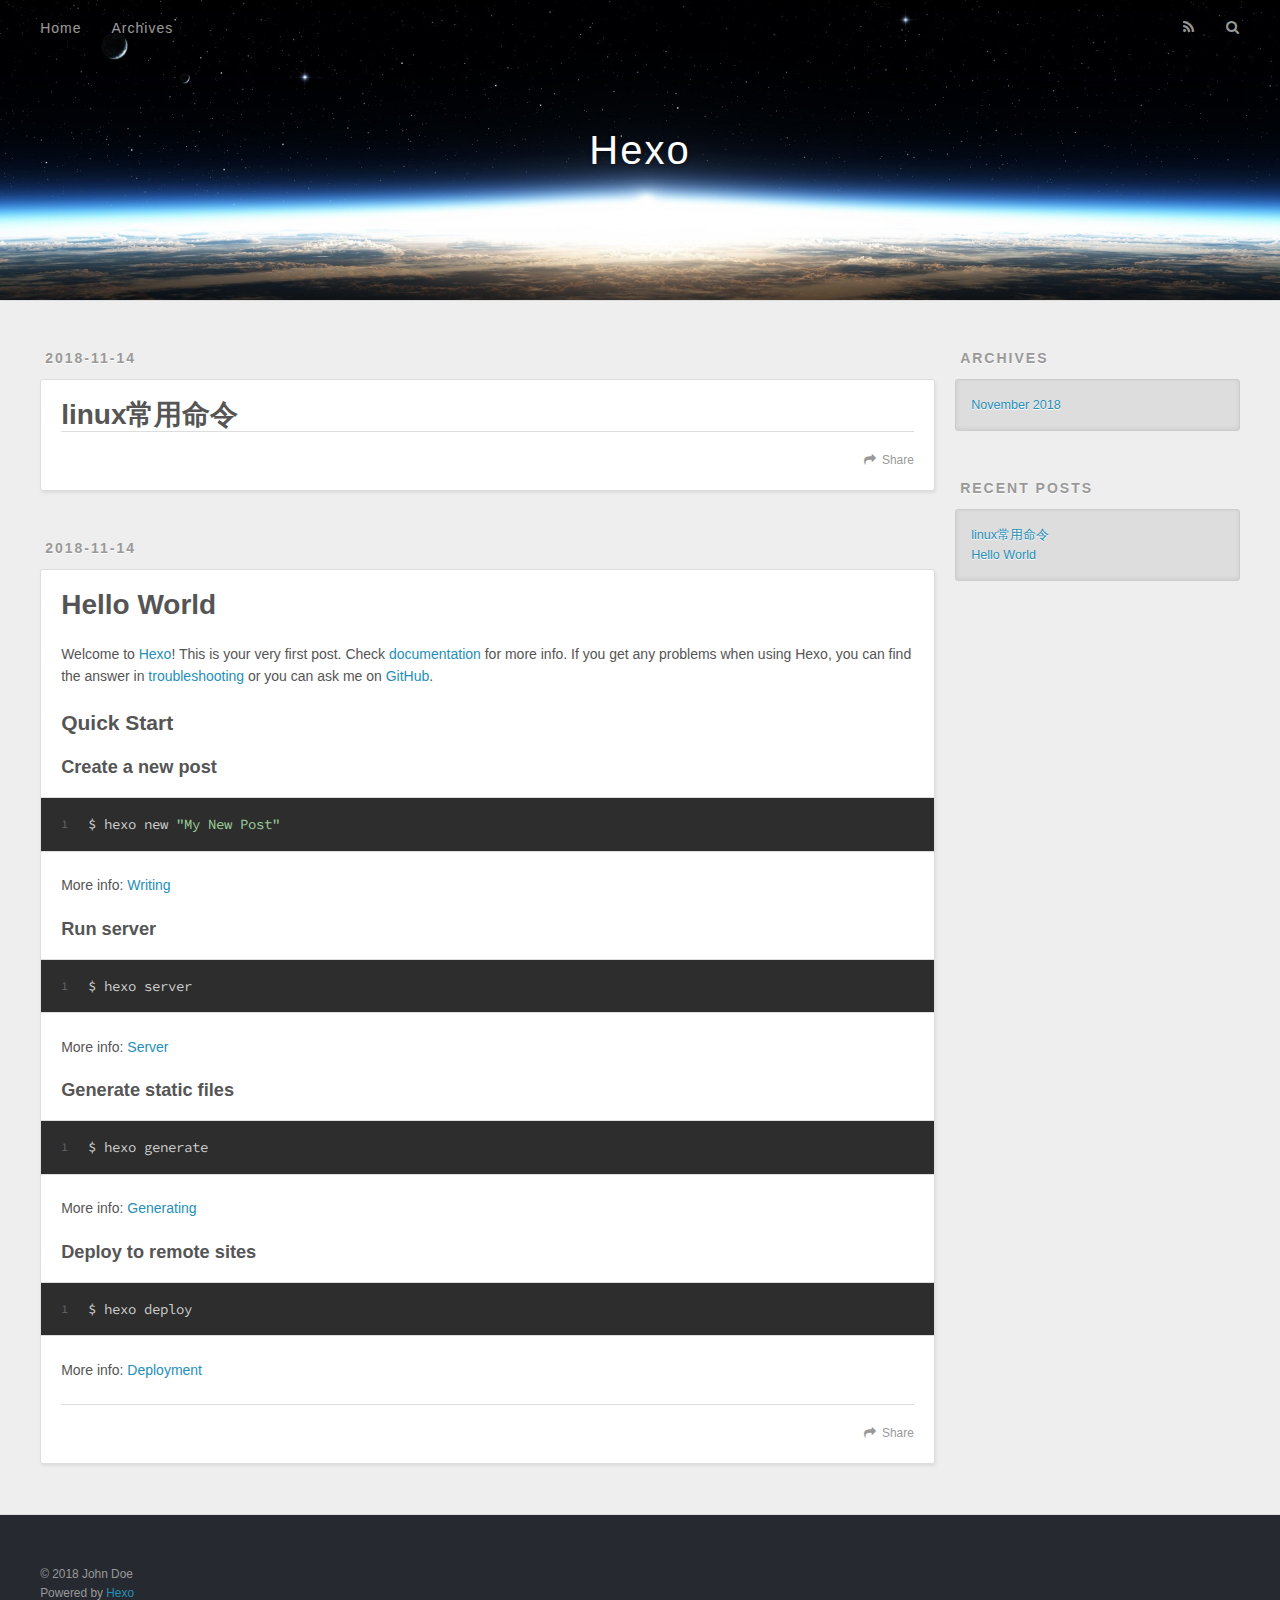
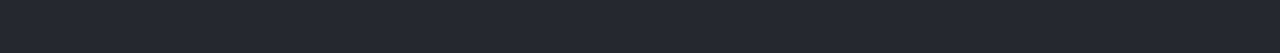
==== index.html @ 0364ac7b "Site updated: 2018-11-14 00:40:52" ====
<!DOCTYPE html>
<html>
<head><meta name="generator" content="Hexo 3.8.0">
  <meta charset="utf-8">
  

  
  <title>Hexo</title>
  <meta name="viewport" content="width=device-width, initial-scale=1, maximum-scale=1">
  <meta property="og:type" content="website">
<meta property="og:title" content="Hexo">
<meta property="og:url" content="http://yoursite.com/index.html">
<meta property="og:site_name" content="Hexo">
<meta property="og:locale" content="default">
<meta name="twitter:card" content="summary">
<meta name="twitter:title" content="Hexo">
  
    <link rel="alternate" href="/atom.xml" title="Hexo" type="application/atom+xml">
  
  
    <link rel="icon" href="/favicon.png">
  
  
    <link href="//fonts.googleapis.com/css?family=Source+Code+Pro" rel="stylesheet" type="text/css">
  
  <link rel="stylesheet" href="/css/style.css">
</head>
</html>
<body>
  <div id="container">
    <div id="wrap">
      <header id="header">
  <div id="banner"></div>
  <div id="header-outer" class="outer">
    <div id="header-title" class="inner">
      <h1 id="logo-wrap">
        <a href="/" id="logo">Hexo</a>
      </h1>
      
    </div>
    <div id="header-inner" class="inner">
      <nav id="main-nav">
        <a id="main-nav-toggle" class="nav-icon"></a>
        
          <a class="main-nav-link" href="/">Home</a>
        
          <a class="main-nav-link" href="/archives">Archives</a>
        
      </nav>
      <nav id="sub-nav">
        
          <a id="nav-rss-link" class="nav-icon" href="/atom.xml" title="RSS Feed"></a>
        
        <a id="nav-search-btn" class="nav-icon" title="Search"></a>
      </nav>
      <div id="search-form-wrap">
        <form action="//google.com/search" method="get" accept-charset="UTF-8" class="search-form"><input type="search" name="q" class="search-form-input" placeholder="Search"><button type="submit" class="search-form-submit">&#xF002;</button><input type="hidden" name="sitesearch" value="http://yoursite.com"></form>
      </div>
    </div>
  </div>
</header>
      <div class="outer">
        <section id="main">
  
    <article id="post-linux常用命令" class="article article-type-post" itemscope="" itemprop="blogPost">
  <div class="article-meta">
    <a href="/2018/11/14/linux常用命令/" class="article-date">
  <time datetime="2018-11-13T16:33:30.000Z" itemprop="datePublished">2018-11-14</time>
</a>
    
  </div>
  <div class="article-inner">
    
    
      <header class="article-header">
        
  
    <h1 itemprop="name">
      <a class="article-title" href="/2018/11/14/linux常用命令/">linux常用命令</a>
    </h1>
  

      </header>
    
    <div class="article-entry" itemprop="articleBody">
      
        
      
    </div>
    <footer class="article-footer">
      <a data-url="http://yoursite.com/2018/11/14/linux常用命令/" data-id="cjofyqvc00001dwv011heximp" class="article-share-link">Share</a>
      
      
    </footer>
  </div>
  
</article>


  
    <article id="post-hello-world" class="article article-type-post" itemscope="" itemprop="blogPost">
  <div class="article-meta">
    <a href="/2018/11/14/hello-world/" class="article-date">
  <time datetime="2018-11-13T16:28:07.221Z" itemprop="datePublished">2018-11-14</time>
</a>
    
  </div>
  <div class="article-inner">
    
    
      <header class="article-header">
        
  
    <h1 itemprop="name">
      <a class="article-title" href="/2018/11/14/hello-world/">Hello World</a>
    </h1>
  

      </header>
    
    <div class="article-entry" itemprop="articleBody">
      
        <p>Welcome to <a href="https://hexo.io/" target="_blank" rel="noopener">Hexo</a>! This is your very first post. Check <a href="https://hexo.io/docs/" target="_blank" rel="noopener">documentation</a> for more info. If you get any problems when using Hexo, you can find the answer in <a href="https://hexo.io/docs/troubleshooting.html" target="_blank" rel="noopener">troubleshooting</a> or you can ask me on <a href="https://github.com/hexojs/hexo/issues" target="_blank" rel="noopener">GitHub</a>.</p>
<h2 id="Quick-Start"><a href="#Quick-Start" class="headerlink" title="Quick Start"></a>Quick Start</h2><h3 id="Create-a-new-post"><a href="#Create-a-new-post" class="headerlink" title="Create a new post"></a>Create a new post</h3><figure class="highlight bash"><table><tr><td class="gutter"><pre><span class="line">1</span><br></pre></td><td class="code"><pre><span class="line">$ hexo new <span class="string">"My New Post"</span></span><br></pre></td></tr></table></figure>
<p>More info: <a href="https://hexo.io/docs/writing.html" target="_blank" rel="noopener">Writing</a></p>
<h3 id="Run-server"><a href="#Run-server" class="headerlink" title="Run server"></a>Run server</h3><figure class="highlight bash"><table><tr><td class="gutter"><pre><span class="line">1</span><br></pre></td><td class="code"><pre><span class="line">$ hexo server</span><br></pre></td></tr></table></figure>
<p>More info: <a href="https://hexo.io/docs/server.html" target="_blank" rel="noopener">Server</a></p>
<h3 id="Generate-static-files"><a href="#Generate-static-files" class="headerlink" title="Generate static files"></a>Generate static files</h3><figure class="highlight bash"><table><tr><td class="gutter"><pre><span class="line">1</span><br></pre></td><td class="code"><pre><span class="line">$ hexo generate</span><br></pre></td></tr></table></figure>
<p>More info: <a href="https://hexo.io/docs/generating.html" target="_blank" rel="noopener">Generating</a></p>
<h3 id="Deploy-to-remote-sites"><a href="#Deploy-to-remote-sites" class="headerlink" title="Deploy to remote sites"></a>Deploy to remote sites</h3><figure class="highlight bash"><table><tr><td class="gutter"><pre><span class="line">1</span><br></pre></td><td class="code"><pre><span class="line">$ hexo deploy</span><br></pre></td></tr></table></figure>
<p>More info: <a href="https://hexo.io/docs/deployment.html" target="_blank" rel="noopener">Deployment</a></p>

      
    </div>
    <footer class="article-footer">
      <a data-url="http://yoursite.com/2018/11/14/hello-world/" data-id="cjofyqvbm0000dwv0embj4l1k" class="article-share-link">Share</a>
      
      
    </footer>
  </div>
  
</article>


  


</section>
        
          <aside id="sidebar">
  
    

  
    

  
    
  
    
  <div class="widget-wrap">
    <h3 class="widget-title">Archives</h3>
    <div class="widget">
      <ul class="archive-list"><li class="archive-list-item"><a class="archive-list-link" href="/archives/2018/11/">November 2018</a></li></ul>
    </div>
  </div>


  
    
  <div class="widget-wrap">
    <h3 class="widget-title">Recent Posts</h3>
    <div class="widget">
      <ul>
        
          <li>
            <a href="/2018/11/14/linux常用命令/">linux常用命令</a>
          </li>
        
          <li>
            <a href="/2018/11/14/hello-world/">Hello World</a>
          </li>
        
      </ul>
    </div>
  </div>

  
</aside>
        
      </div>
      <footer id="footer">
  
  <div class="outer">
    <div id="footer-info" class="inner">
      &copy; 2018 John Doe<br>
      Powered by <a href="http://hexo.io/" target="_blank">Hexo</a>
    </div>
  </div>
</footer>
    </div>
    <nav id="mobile-nav">
  
    <a href="/" class="mobile-nav-link">Home</a>
  
    <a href="/archives" class="mobile-nav-link">Archives</a>
  
</nav>
    

<script src="//ajax.googleapis.com/ajax/libs/jquery/2.0.3/jquery.min.js"></script>


  <link rel="stylesheet" href="/fancybox/jquery.fancybox.css">
  <script src="/fancybox/jquery.fancybox.pack.js"></script>


<script src="/js/script.js"></script>



  </div>
</body>
</html>
---- css/style.css ----
body {
  width: 100%;
}
body:before,
body:after {
  content: "";
  display: table;
}
body:after {
  clear: both;
}
html,
body,
div,
span,
applet,
object,
iframe,
h1,
h2,
h3,
h4,
h5,
h6,
p,
blockquote,
pre,
a,
abbr,
acronym,
address,
big,
cite,
code,
del,
dfn,
em,
img,
ins,
kbd,
q,
s,
samp,
small,
strike,
strong,
sub,
sup,
tt,
var,
dl,
dt,
dd,
ol,
ul,
li,
fieldset,
form,
label,
legend,
table,
caption,
tbody,
tfoot,
thead,
tr,
th,
td {
  margin: 0;
  padding: 0;
  border: 0;
  outline: 0;
  font-weight: inherit;
  font-style: inherit;
  font-family: inherit;
  font-size: 100%;
  vertical-align: baseline;
}
body {
  line-height: 1;
  color: #000;
  background: #fff;
}
ol,
ul {
  list-style: none;
}
table {
  border-collapse: separate;
  border-spacing: 0;
  vertical-align: middle;
}
caption,
th,
td {
  text-align: left;
  font-weight: normal;
  vertical-align: middle;
}
a img {
  border: none;
}
input,
button {
  margin: 0;
  padding: 0;
}
input::-moz-focus-inner,
button::-moz-focus-inner {
  border: 0;
  padding: 0;
}
@font-face {
  font-family: FontAwesome;
  font-style: normal;
  font-weight: normal;
  src: url("fonts/fontawesome-webfont.eot?v=#4.0.3");
  src: url("fonts/fontawesome-webfont.eot?#iefix&v=#4.0.3") format("embedded-opentype"), url("fonts/fontawesome-webfont.woff?v=#4.0.3") format("woff"), url("fonts/fontawesome-webfont.ttf?v=#4.0.3") format("truetype"), url("fonts/fontawesome-webfont.svg#fontawesomeregular?v=#4.0.3") format("svg");
}
html,
body,
#container {
  height: 100%;
}
body {
  background: #eee;
  font: 14px -apple-system, BlinkMacSystemFont, "Segoe UI", "Roboto", "Oxygen", "Ubuntu", "Cantarell", "Fira Sans", "Droid Sans", "Helvetica Neue", sans-serif;
  -webkit-text-size-adjust: 100%;
}
.outer {
  max-width: 1220px;
  margin: 0 auto;
  padding: 0 20px;
}
.outer:before,
.outer:after {
  content: "";
  display: table;
}
.outer:after {
  clear: both;
}
.inner {
  display: inline;
  float: left;
  width: 98.33333333333333%;
  margin: 0 0.833333333333333%;
}
.left,
.alignleft {
  float: left;
}
.right,
.alignright {
  float: right;
}
.clear {
  clear: both;
}
#container {
  position: relative;
}
.mobile-nav-on {
  overflow: hidden;
}
#wrap {
  height: 100%;
  width: 100%;
  position: absolute;
  top: 0;
  left: 0;
  -webkit-transition: 0.2s ease-out;
  -moz-transition: 0.2s ease-out;
  -ms-transition: 0.2s ease-out;
  transition: 0.2s ease-out;
  z-index: 1;
  background: #eee;
}
.mobile-nav-on #wrap {
  left: 280px;
}
@media screen and (min-width: 768px) {
  #main {
    display: inline;
    float: left;
    width: 73.33333333333333%;
    margin: 0 0.833333333333333%;
  }
}
.article-date,
.article-category-link,
.archive-year,
.widget-title {
  text-decoration: none;
  text-transform: uppercase;
  letter-spacing: 2px;
  color: #999;
  margin-bottom: 1em;
  margin-left: 5px;
  line-height: 1em;
  text-shadow: 0 1px #fff;
  font-weight: bold;
}
.article-inner,
.archive-article-inner {
  background: #fff;
  -webkit-box-shadow: 1px 2px 3px #ddd;
  box-shadow: 1px 2px 3px #ddd;
  border: 1px solid #ddd;
  border-radius: 3px;
}
.article-entry h1,
.widget h1 {
  font-size: 2em;
}
.article-entry h2,
.widget h2 {
  font-size: 1.5em;
}
.article-entry h3,
.widget h3 {
  font-size: 1.3em;
}
.article-entry h4,
.widget h4 {
  font-size: 1.2em;
}
.article-entry h5,
.widget h5 {
  font-size: 1em;
}
.article-entry h6,
.widget h6 {
  font-size: 1em;
  color: #999;
}
.article-entry hr,
.widget hr {
  border: 1px dashed #ddd;
}
.article-entry strong,
.widget strong {
  font-weight: bold;
}
.article-entry em,
.widget em,
.article-entry cite,
.widget cite {
  font-style: italic;
}
.article-entry sup,
.widget sup,
.article-entry sub,
.widget sub {
  font-size: 0.75em;
  line-height: 0;
  position: relative;
  vertical-align: baseline;
}
.article-entry sup,
.widget sup {
  top: -0.5em;
}
.article-entry sub,
.widget sub {
  bottom: -0.2em;
}
.article-entry small,
.widget small {
  font-size: 0.85em;
}
.article-entry acronym,
.widget acronym,
.article-entry abbr,
.widget abbr {
  border-bottom: 1px dotted;
}
.article-entry ul,
.widget ul,
.article-entry ol,
.widget ol,
.article-entry dl,
.widget dl {
  margin: 0 20px;
  line-height: 1.6em;
}
.article-entry ul ul,
.widget ul ul,
.article-entry ol ul,
.widget ol ul,
.article-entry ul ol,
.widget ul ol,
.article-entry ol ol,
.widget ol ol {
  margin-top: 0;
  margin-bottom: 0;
}
.article-entry ul,
.widget ul {
  list-style: disc;
}
.article-entry ol,
.widget ol {
  list-style: decimal;
}
.article-entry dt,
.widget dt {
  font-weight: bold;
}
#header {
  height: 300px;
  position: relative;
  border-bottom: 1px solid #ddd;
}
#header:before,
#header:after {
  content: "";
  position: absolute;
  left: 0;
  right: 0;
  height: 40px;
}
#header:before {
  top: 0;
  background: -webkit-linear-gradient(rgba(0,0,0,0.2), transparent);
  background: -moz-linear-gradient(rgba(0,0,0,0.2), transparent);
  background: -ms-linear-gradient(rgba(0,0,0,0.2), transparent);
  background: linear-gradient(rgba(0,0,0,0.2), transparent);
}
#header:after {
  bottom: 0;
  background: -webkit-linear-gradient(transparent, rgba(0,0,0,0.2));
  background: -moz-linear-gradient(transparent, rgba(0,0,0,0.2));
  background: -ms-linear-gradient(transparent, rgba(0,0,0,0.2));
  background: linear-gradient(transparent, rgba(0,0,0,0.2));
}
#header-outer {
  height: 100%;
  position: relative;
}
#header-inner {
  position: relative;
  overflow: hidden;
}
#banner {
  position: absolute;
  top: 0;
  left: 0;
  width: 100%;
  height: 100%;
  background: url("images/banner.jpg") center #000;
  -webkit-background-size: cover;
  -moz-background-size: cover;
  background-size: cover;
  z-index: -1;
}
#header-title {
  text-align: center;
  height: 40px;
  position: absolute;
  top: 50%;
  left: 0;
  margin-top: -20px;
}
#logo,
#subtitle {
  text-decoration: none;
  color: #fff;
  font-weight: 300;
  text-shadow: 0 1px 4px rgba(0,0,0,0.3);
}
#logo {
  font-size: 40px;
  line-height: 40px;
  letter-spacing: 2px;
}
#subtitle {
  font-size: 16px;
  line-height: 16px;
  letter-spacing: 1px;
}
#subtitle-wrap {
  margin-top: 16px;
}
#main-nav {
  float: left;
  margin-left: -15px;
}
.nav-icon,
.main-nav-link {
  float: left;
  color: #fff;
  opacity: 0.6;
  text-decoration: none;
  text-shadow: 0 1px rgba(0,0,0,0.2);
  -webkit-transition: opacity 0.2s;
  -moz-transition: opacity 0.2s;
  -ms-transition: opacity 0.2s;
  transition: opacity 0.2s;
  display: block;
  padding: 20px 15px;
}
.nav-icon:hover,
.main-nav-link:hover {
  opacity: 1;
}
.nav-icon {
  font-family: FontAwesome;
  text-align: center;
  font-size: 14px;
  width: 14px;
  height: 14px;
  padding: 20px 15px;
  position: relative;
  cursor: pointer;
}
.main-nav-link {
  font-weight: 300;
  letter-spacing: 1px;
}
@media screen and (max-width: 479px) {
  .main-nav-link {
    display: none;
  }
}
#main-nav-toggle {
  display: none;
}
#main-nav-toggle:before {
  content: "\f0c9";
}
@media screen and (max-width: 479px) {
  #main-nav-toggle {
    display: block;
  }
}
#sub-nav {
  float: right;
  margin-right: -15px;
}
#nav-rss-link:before {
  content: "\f09e";
}
#nav-search-btn:before {
  content: "\f002";
}
#search-form-wrap {
  position: absolute;
  top: 15px;
  width: 150px;
  height: 30px;
  right: -150px;
  opacity: 0;
  -webkit-transition: 0.2s ease-out;
  -moz-transition: 0.2s ease-out;
  -ms-transition: 0.2s ease-out;
  transition: 0.2s ease-out;
}
#search-form-wrap.on {
  opacity: 1;
  right: 0;
}
@media screen and (max-width: 479px) {
  #search-form-wrap {
    width: 100%;
    right: -100%;
  }
}
.search-form {
  position: absolute;
  top: 0;
  left: 0;
  right: 0;
  background: #fff;
  padding: 5px 15px;
  border-radius: 15px;
  -webkit-box-shadow: 0 0 10px rgba(0,0,0,0.3);
  box-shadow: 0 0 10px rgba(0,0,0,0.3);
}
.search-form-input {
  border: none;
  background: none;
  color: #555;
  width: 100%;
  font: 13px -apple-system, BlinkMacSystemFont, "Segoe UI", "Roboto", "Oxygen", "Ubuntu", "Cantarell", "Fira Sans", "Droid Sans", "Helvetica Neue", sans-serif;
  outline: none;
}
.search-form-input::-webkit-search-results-decoration,
.search-form-input::-webkit-search-cancel-button {
  -webkit-appearance: none;
}
.search-form-submit {
  position: absolute;
  top: 50%;
  right: 10px;
  margin-top: -7px;
  font: 13px FontAwesome;
  border: none;
  background: none;
  color: #bbb;
  cursor: pointer;
}
.search-form-submit:hover,
.search-form-submit:focus {
  color: #777;
}
.article {
  margin: 50px 0;
}
.article-inner {
  overflow: hidden;
}
.article-meta:before,
.article-meta:after {
  content: "";
  display: table;
}
.article-meta:after {
  clear: both;
}
.article-date {
  float: left;
}
.article-category {
  float: left;
  line-height: 1em;
  color: #ccc;
  text-shadow: 0 1px #fff;
  margin-left: 8px;
}
.article-category:before {
  content: "\2022";
}
.article-category-link {
  margin: 0 12px 1em;
}
.article-header {
  padding: 20px 20px 0;
}
.article-title {
  text-decoration: none;
  font-size: 2em;
  font-weight: bold;
  color: #555;
  line-height: 1.1em;
  -webkit-transition: color 0.2s;
  -moz-transition: color 0.2s;
  -ms-transition: color 0.2s;
  transition: color 0.2s;
}
a.article-title:hover {
  color: #258fb8;
}
.article-entry {
  color: #555;
  padding: 0 20px;
}
.article-entry:before,
.article-entry:after {
  content: "";
  display: table;
}
.article-entry:after {
  clear: both;
}
.article-entry p,
.article-entry table {
  line-height: 1.6em;
  margin: 1.6em 0;
}
.article-entry h1,
.article-entry h2,
.article-entry h3,
.article-entry h4,
.article-entry h5,
.article-entry h6 {
  font-weight: bold;
}
.article-entry h1,
.article-entry h2,
.article-entry h3,
.article-entry h4,
.article-entry h5,
.article-entry h6 {
  line-height: 1.1em;
  margin: 1.1em 0;
}
.article-entry a {
  color: #258fb8;
  text-decoration: none;
}
.article-entry a:hover {
  text-decoration: underline;
}
.article-entry ul,
.article-entry ol,
.article-entry dl {
  margin-top: 1.6em;
  margin-bottom: 1.6em;
}
.article-entry img,
.article-entry video {
  max-width: 100%;
  height: auto;
  display: block;
  margin: auto;
}
.article-entry iframe {
  border: none;
}
.article-entry table {
  width: 100%;
  border-collapse: collapse;
  border-spacing: 0;
}
.article-entry th {
  font-weight: bold;
  border-bottom: 3px solid #ddd;
  padding-bottom: 0.5em;
}
.article-entry td {
  border-bottom: 1px solid #ddd;
  padding: 10px 0;
}
.article-entry blockquote {
  font-family: Georgia, "Times New Roman", serif;
  font-size: 1.4em;
  margin: 1.6em 20px;
  text-align: center;
}
.article-entry blockquote footer {
  font-size: 14px;
  margin: 1.6em 0;
  font-family: -apple-system, BlinkMacSystemFont, "Segoe UI", "Roboto", "Oxygen", "Ubuntu", "Cantarell", "Fira Sans", "Droid Sans", "Helvetica Neue", sans-serif;
}
.article-entry blockquote footer cite:before {
  content: "—";
  padding: 0 0.5em;
}
.article-entry .pullquote {
  text-align: left;
  width: 45%;
  margin: 0;
}
.article-entry .pullquote.left {
  margin-left: 0.5em;
  margin-right: 1em;
}
.article-entry .pullquote.right {
  margin-right: 0.5em;
  margin-left: 1em;
}
.article-entry .caption {
  color: #999;
  display: block;
  font-size: 0.9em;
  margin-top: 0.5em;
  position: relative;
  text-align: center;
}
.article-entry .video-container {
  position: relative;
  padding-top: 56.25%;
  height: 0;
  overflow: hidden;
}
.article-entry .video-container iframe,
.article-entry .video-container object,
.article-entry .video-container embed {
  position: absolute;
  top: 0;
  left: 0;
  width: 100%;
  height: 100%;
  margin-top: 0;
}
.article-more-link a {
  display: inline-block;
  line-height: 1em;
  padding: 6px 15px;
  border-radius: 15px;
  background: #eee;
  color: #999;
  text-shadow: 0 1px #fff;
  text-decoration: none;
}
.article-more-link a:hover {
  background: #258fb8;
  color: #fff;
  text-decoration: none;
  text-shadow: 0 1px #1e7293;
}
.article-footer {
  font-size: 0.85em;
  line-height: 1.6em;
  border-top: 1px solid #ddd;
  padding-top: 1.6em;
  margin: 0 20px 20px;
}
.article-footer:before,
.article-footer:after {
  content: "";
  display: table;
}
.article-footer:after {
  clear: both;
}
.article-footer a {
  color: #999;
  text-decoration: none;
}
.article-footer a:hover {
  color: #555;
}
.article-tag-list-item {
  float: left;
  margin-right: 10px;
}
.article-tag-list-link:before {
  content: "#";
}
.article-comment-link {
  float: right;
}
.article-comment-link:before {
  content: "\f075";
  font-family: FontAwesome;
  padding-right: 8px;
}
.article-share-link {
  cursor: pointer;
  float: right;
  margin-left: 20px;
}
.article-share-link:before {
  content: "\f064";
  font-family: FontAwesome;
  padding-right: 6px;
}
#article-nav {
  position: relative;
}
#article-nav:before,
#article-nav:after {
  content: "";
  display: table;
}
#article-nav:after {
  clear: both;
}
@media screen and (min-width: 768px) {
  #article-nav {
    margin: 50px 0;
  }
  #article-nav:before {
    width: 8px;
    height: 8px;
    position: absolute;
    top: 50%;
    left: 50%;
    margin-top: -4px;
    margin-left: -4px;
    content: "";
    border-radius: 50%;
    background: #ddd;
    -webkit-box-shadow: 0 1px 2px #fff;
    box-shadow: 0 1px 2px #fff;
  }
}
.article-nav-link-wrap {
  text-decoration: none;
  text-shadow: 0 1px #fff;
  color: #999;
  -webkit-box-sizing: border-box;
  -moz-box-sizing: border-box;
  box-sizing: border-box;
  margin-top: 50px;
  text-align: center;
  display: block;
}
.article-nav-link-wrap:hover {
  color: #555;
}
@media screen and (min-width: 768px) {
  .article-nav-link-wrap {
    width: 50%;
    margin-top: 0;
  }
}
@media screen and (min-width: 768px) {
  #article-nav-newer {
    float: left;
    text-align: right;
    padding-right: 20px;
  }
}
@media screen and (min-width: 768px) {
  #article-nav-older {
    float: right;
    text-align: left;
    padding-left: 20px;
  }
}
.article-nav-caption {
  text-transform: uppercase;
  letter-spacing: 2px;
  color: #ddd;
  line-height: 1em;
  font-weight: bold;
}
#article-nav-newer .article-nav-caption {
  margin-right: -2px;
}
.article-nav-title {
  font-size: 0.85em;
  line-height: 1.6em;
  margin-top: 0.5em;
}
.article-share-box {
  position: absolute;
  display: none;
  background: #fff;
  -webkit-box-shadow: 1px 2px 10px rgba(0,0,0,0.2);
  box-shadow: 1px 2px 10px rgba(0,0,0,0.2);
  border-radius: 3px;
  margin-left: -145px;
  overflow: hidden;
  z-index: 1;
}
.article-share-box.on {
  display: block;
}
.article-share-input {
  width: 100%;
  background: none;
  -webkit-box-sizing: border-box;
  -moz-box-sizing: border-box;
  box-sizing: border-box;
  font: 14px -apple-system, BlinkMacSystemFont, "Segoe UI", "Roboto", "Oxygen", "Ubuntu", "Cantarell", "Fira Sans", "Droid Sans", "Helvetica Neue", sans-serif;
  padding: 0 15px;
  color: #555;
  outline: none;
  border: 1px solid #ddd;
  border-radius: 3px 3px 0 0;
  height: 36px;
  line-height: 36px;
}
.article-share-links {
  background: #eee;
}
.article-share-links:before,
.article-share-links:after {
  content: "";
  display: table;
}
.article-share-links:after {
  clear: both;
}
.article-share-twitter,
.article-share-facebook,
.article-share-pinterest,
.article-share-google {
  width: 50px;
  height: 36px;
  display: block;
  float: left;
  position: relative;
  color: #999;
  text-shadow: 0 1px #fff;
}
.article-share-twitter:before,
.article-share-facebook:before,
.article-share-pinterest:before,
.article-share-google:before {
  font-size: 20px;
  font-family: FontAwesome;
  width: 20px;
  height: 20px;
  position: absolute;
  top: 50%;
  left: 50%;
  margin-top: -10px;
  margin-left: -10px;
  text-align: center;
}
.article-share-twitter:hover,
.article-share-facebook:hover,
.article-share-pinterest:hover,
.article-share-google:hover {
  color: #fff;
}
.article-share-twitter:before {
  content: "\f099";
}
.article-share-twitter:hover {
  background: #00aced;
  text-shadow: 0 1px #008abe;
}
.article-share-facebook:before {
  content: "\f09a";
}
.article-share-facebook:hover {
  background: #3b5998;
  text-shadow: 0 1px #2f477a;
}
.article-share-pinterest:before {
  content: "\f0d2";
}
.article-share-pinterest:hover {
  background: #cb2027;
  text-shadow: 0 1px #a21a1f;
}
.article-share-google:before {
  content: "\f0d5";
}
.article-share-google:hover {
  background: #dd4b39;
  text-shadow: 0 1px #be3221;
}
.article-gallery {
  background: #000;
  position: relative;
}
.article-gallery-photos {
  position: relative;
  overflow: hidden;
}
.article-gallery-img {
  display: none;
  max-width: 100%;
}
.article-gallery-img:first-child {
  display: block;
}
.article-gallery-img.loaded {
  position: absolute;
  display: block;
}
.article-gallery-img img {
  display: block;
  max-width: 100%;
  margin: 0 auto;
}
#comments {
  background: #fff;
  -webkit-box-shadow: 1px 2px 3px #ddd;
  box-shadow: 1px 2px 3px #ddd;
  padding: 20px;
  border: 1px solid #ddd;
  border-radius: 3px;
  margin: 50px 0;
}
#comments a {
  color: #258fb8;
}
.archives-wrap {
  margin: 50px 0;
}
.archives:before,
.archives:after {
  content: "";
  display: table;
}
.archives:after {
  clear: both;
}
.archive-year-wrap {
  margin-bottom: 1em;
}
.archives {
  -webkit-column-gap: 10px;
  -moz-column-gap: 10px;
  column-gap: 10px;
}
@media screen and (min-width: 480px) and (max-width: 767px) {
  .archives {
    -webkit-column-count: 2;
    -moz-column-count: 2;
    column-count: 2;
  }
}
@media screen and (min-width: 768px) {
  .archives {
    -webkit-column-count: 3;
    -moz-column-count: 3;
    column-count: 3;
  }
}
.archive-article {
  -webkit-column-break-inside: avoid;
  page-break-inside: avoid;
  overflow: hidden;
  break-inside: avoid-column;
}
.archive-article-inner {
  padding: 10px;
  margin-bottom: 15px;
}
.archive-article-title {
  text-decoration: none;
  font-weight: bold;
  color: #555;
  -webkit-transition: color 0.2s;
  -moz-transition: color 0.2s;
  -ms-transition: color 0.2s;
  transition: color 0.2s;
  line-height: 1.6em;
}
.archive-article-title:hover {
  color: #258fb8;
}
.archive-article-footer {
  margin-top: 1em;
}
.archive-article-date {
  color: #999;
  text-decoration: none;
  font-size: 0.85em;
  line-height: 1em;
  margin-bottom: 0.5em;
  display: block;
}
#page-nav {
  margin: 50px auto;
  background: #fff;
  -webkit-box-shadow: 1px 2px 3px #ddd;
  box-shadow: 1px 2px 3px #ddd;
  border: 1px solid #ddd;
  border-radius: 3px;
  text-align: center;
  color: #999;
  overflow: hidden;
}
#page-nav:before,
#page-nav:after {
  content: "";
  display: table;
}
#page-nav:after {
  clear: both;
}
#page-nav a,
#page-nav span {
  padding: 10px 20px;
  line-height: 1;
  height: 2ex;
}
#page-nav a {
  color: #999;
  text-decoration: none;
}
#page-nav a:hover {
  background: #999;
  color: #fff;
}
#page-nav .prev {
  float: left;
}
#page-nav .next {
  float: right;
}
#page-nav .page-number {
  display: inline-block;
}
@media screen and (max-width: 479px) {
  #page-nav .page-number {
    display: none;
  }
}
#page-nav .current {
  color: #555;
  font-weight: bold;
}
#page-nav .space {
  color: #ddd;
}
#footer {
  background: #262a30;
  padding: 50px 0;
  border-top: 1px solid #ddd;
  color: #999;
}
#footer a {
  color: #258fb8;
  text-decoration: none;
}
#footer a:hover {
  text-decoration: underline;
}
#footer-info {
  line-height: 1.6em;
  font-size: 0.85em;
}
.article-entry pre,
.article-entry .highlight {
  background: #2d2d2d;
  margin: 0 -20px;
  padding: 15px 20px;
  border-style: solid;
  border-color: #ddd;
  border-width: 1px 0;
  overflow: auto;
  color: #ccc;
  line-height: 22.400000000000002px;
}
.article-entry .highlight .gutter pre,
.article-entry .gist .gist-file .gist-data .line-numbers {
  color: #666;
  font-size: 0.85em;
}
.article-entry pre,
.article-entry code {
  font-family: "Source Code Pro", Consolas, Monaco, Menlo, Consolas, monospace;
}
.article-entry code {
  background: #eee;
  text-shadow: 0 1px #fff;
  padding: 0 0.3em;
}
.article-entry pre code {
  background: none;
  text-shadow: none;
  padding: 0;
}
.article-entry .highlight pre {
  border: none;
  margin: 0;
  padding: 0;
}
.article-entry .highlight table {
  margin: 0;
  width: auto;
}
.article-entry .highlight td {
  border: none;
  padding: 0;
}
.article-entry .highlight figcaption {
  font-size: 0.85em;
  color: #999;
  line-height: 1em;
  margin-bottom: 1em;
}
.article-entry .highlight figcaption:before,
.article-entry .highlight figcaption:after {
  content: "";
  display: table;
}
.article-entry .highlight figcaption:after {
  clear: both;
}
.article-entry .highlight figcaption a {
  float: right;
}
.article-entry .highlight .gutter pre {
  text-align: right;
  padding-right: 20px;
}
.article-entry .highlight .line {
  height: 22.400000000000002px;
}
.article-entry .highlight .line.marked {
  background: #515151;
}
.article-entry .gist {
  margin: 0 -20px;
  border-style: solid;
  border-color: #ddd;
  border-width: 1px 0;
  background: #2d2d2d;
  padding: 15px 20px 15px 0;
}
.article-entry .gist .gist-file {
  border: none;
  font-family: "Source Code Pro", Consolas, Monaco, Menlo, Consolas, monospace;
  margin: 0;
}
.article-entry .gist .gist-file .gist-data {
  background: none;
  border: none;
}
.article-entry .gist .gist-file .gist-data .line-numbers {
  background: none;
  border: none;
  padding: 0 20px 0 0;
}
.article-entry .gist .gist-file .gist-data .line-data {
  padding: 0 !important;
}
.article-entry .gist .gist-file .highlight {
  margin: 0;
  padding: 0;
  border: none;
}
.article-entry .gist .gist-file .gist-meta {
  background: #2d2d2d;
  color: #999;
  font: 0.85em -apple-system, BlinkMacSystemFont, "Segoe UI", "Roboto", "Oxygen", "Ubuntu", "Cantarell", "Fira Sans", "Droid Sans", "Helvetica Neue", sans-serif;
  text-shadow: 0 0;
  padding: 0;
  margin-top: 1em;
  margin-left: 20px;
}
.article-entry .gist .gist-file .gist-meta a {
  color: #258fb8;
  font-weight: normal;
}
.article-entry .gist .gist-file .gist-meta a:hover {
  text-decoration: underline;
}
pre .comment,
pre .title {
  color: #999;
}
pre .variable,
pre .attribute,
pre .tag,
pre .regexp,
pre .ruby .constant,
pre .xml .tag .title,
pre .xml .pi,
pre .xml .doctype,
pre .html .doctype,
pre .css .id,
pre .css .class,
pre .css .pseudo {
  color: #f2777a;
}
pre .number,
pre .preprocessor,
pre .built_in,
pre .literal,
pre .params,
pre .constant {
  color: #f99157;
}
pre .class,
pre .ruby .class .title,
pre .css .rules .attribute {
  color: #9c9;
}
pre .string,
pre .value,
pre .inheritance,
pre .header,
pre .ruby .symbol,
pre .xml .cdata {
  color: #9c9;
}
pre .css .hexcolor {
  color: #6cc;
}
pre .function,
pre .python .decorator,
pre .python .title,
pre .ruby .function .title,
pre .ruby .title .keyword,
pre .perl .sub,
pre .javascript .title,
pre .coffeescript .title {
  color: #69c;
}
pre .keyword,
pre .javascript .function {
  color: #c9c;
}
@media screen and (max-width: 479px) {
  #mobile-nav {
    position: absolute;
    top: 0;
    left: 0;
    width: 280px;
    height: 100%;
    background: #191919;
    border-right: 1px solid #fff;
  }
}
@media screen and (max-width: 479px) {
  .mobile-nav-link {
    display: block;
    color: #999;
    text-decoration: none;
    padding: 15px 20px;
    font-weight: bold;
  }
  .mobile-nav-link:hover {
    color: #fff;
  }
}
@media screen and (min-width: 768px) {
  #sidebar {
    display: inline;
    float: left;
    width: 23.333333333333332%;
    margin: 0 0.833333333333333%;
  }
}
.widget-wrap {
  margin: 50px 0;
}
.widget {
  color: #777;
  text-shadow: 0 1px #fff;
  background: #ddd;
  -webkit-box-shadow: 0 -1px 4px #ccc inset;
  box-shadow: 0 -1px 4px #ccc inset;
  border: 1px solid #ccc;
  padding: 15px;
  border-radius: 3px;
}
.widget a {
  color: #258fb8;
  text-decoration: none;
}
.widget a:hover {
  text-decoration: underline;
}
.widget ul ul,
.widget ol ul,
.widget dl ul,
.widget ul ol,
.widget ol ol,
.widget dl ol,
.widget ul dl,
.widget ol dl,
.widget dl dl {
  margin-left: 15px;
  list-style: disc;
}
.widget {
  line-height: 1.6em;
  word-wrap: break-word;
  font-size: 0.9em;
}
.widget ul,
.widget ol {
  list-style: none;
  margin: 0;
}
.widget ul ul,
.widget ol ul,
.widget ul ol,
.widget ol ol {
  margin: 0 20px;
}
.widget ul ul,
.widget ol ul {
  list-style: disc;
}
.widget ul ol,
.widget ol ol {
  list-style: decimal;
}
.category-list-count,
.tag-list-count,
.archive-list-count {
  padding-left: 5px;
  color: #999;
  font-size: 0.85em;
}
.category-list-count:before,
.tag-list-count:before,
.archive-list-count:before {
  content: "(";
}
.category-list-count:after,
.tag-list-count:after,
.archive-list-count:after {
  content: ")";
}
.tagcloud a {
  margin-right: 5px;
  display: inline-block;
}
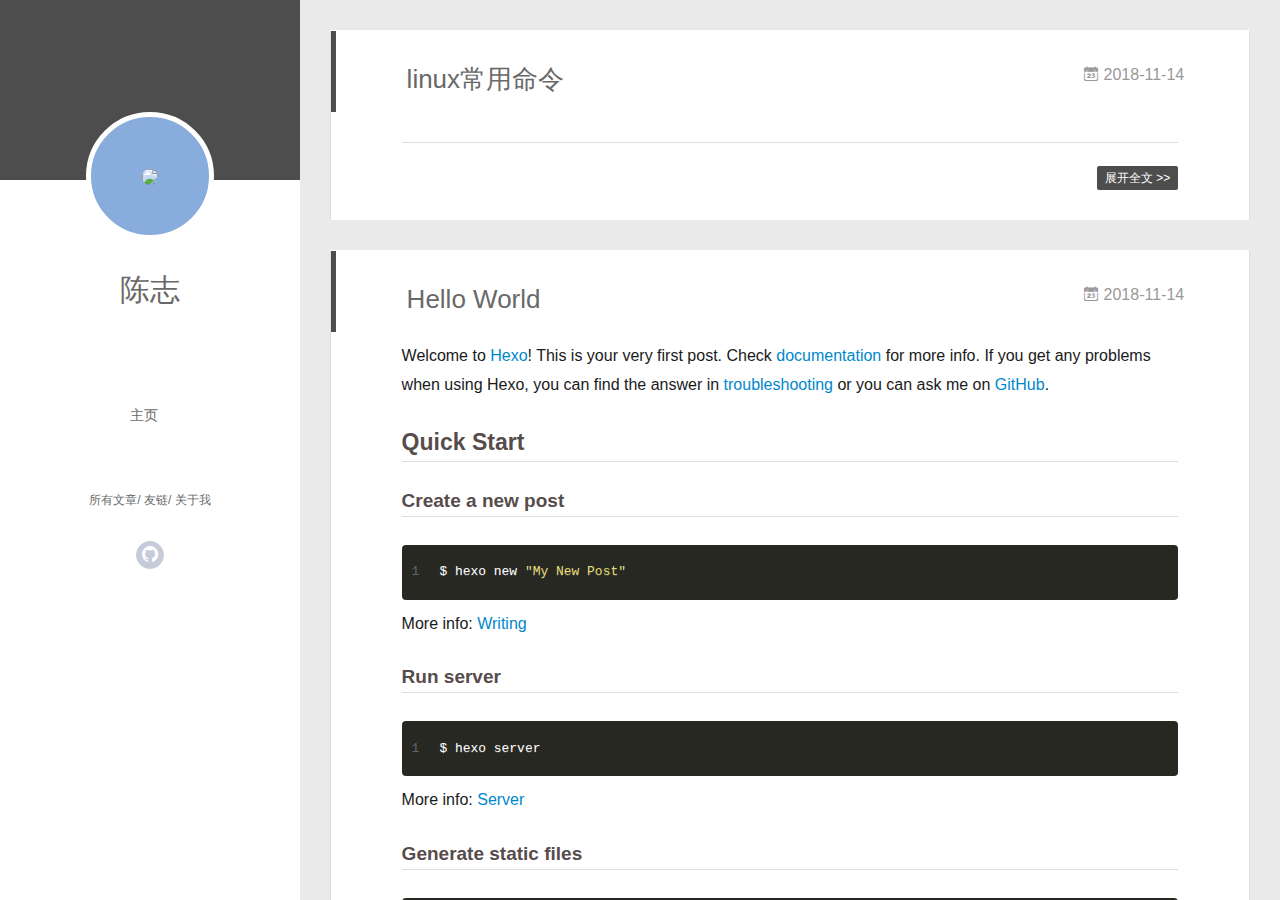
==== commit e06ab9ea: "Site updated: 2018-11-24 00:10:48" ====
--- a/index.html
+++ b/index.html
@@ -3,74 +3,139 @@
 <head><meta name="generator" content="Hexo 3.8.0">
   <meta charset="utf-8">
   
-
-  
-  <title>Hexo</title>
+  <meta name="renderer" content="webkit">
+  <meta http-equiv="X-UA-Compatible" content="IE=edge">
+  <link rel="dns-prefetch" href="http://yoursite.com">
+  <title>社会主义好青年的个人博客</title>
   <meta name="viewport" content="width=device-width, initial-scale=1, maximum-scale=1">
   <meta property="og:type" content="website">
-<meta property="og:title" content="Hexo">
+<meta property="og:title" content="社会主义好青年的个人博客">
 <meta property="og:url" content="http://yoursite.com/index.html">
-<meta property="og:site_name" content="Hexo">
-<meta property="og:locale" content="default">
+<meta property="og:site_name" content="社会主义好青年的个人博客">
+<meta property="og:locale" content="zh-CN">
 <meta name="twitter:card" content="summary">
-<meta name="twitter:title" content="Hexo">
-  
-    <link rel="alternate" href="/atom.xml" title="Hexo" type="application/atom+xml">
+<meta name="twitter:title" content="社会主义好青年的个人博客">
+  
+    <link rel="alternative" href="/atom.xml" title="社会主义好青年的个人博客" type="application/atom+xml">
   
   
     <link rel="icon" href="/favicon.png">
   
-  
-    <link href="//fonts.googleapis.com/css?family=Source+Code+Pro" rel="stylesheet" type="text/css">
-  
-  <link rel="stylesheet" href="/css/style.css">
+  <link rel="stylesheet" type="text/css" href="/./main.0cf68a.css">
+  <style type="text/css">
+  
+    #container.show {
+      background: linear-gradient(200deg,#a0cfe4,#e8c37e);
+    }
+  </style>
+  
+
+  
+
 </head>
 </html>
 <body>
-  <div id="container">
-    <div id="wrap">
-      <header id="header">
-  <div id="banner"></div>
-  <div id="header-outer" class="outer">
-    <div id="header-title" class="inner">
-      <h1 id="logo-wrap">
-        <a href="/" id="logo">Hexo</a>
-      </h1>
-      
-    </div>
-    <div id="header-inner" class="inner">
-      <nav id="main-nav">
-        <a id="main-nav-toggle" class="nav-icon"></a>
-        
-          <a class="main-nav-link" href="/">Home</a>
-        
-          <a class="main-nav-link" href="/archives">Archives</a>
-        
-      </nav>
-      <nav id="sub-nav">
-        
-          <a id="nav-rss-link" class="nav-icon" href="/atom.xml" title="RSS Feed"></a>
-        
-        <a id="nav-search-btn" class="nav-icon" title="Search"></a>
-      </nav>
-      <div id="search-form-wrap">
-        <form action="//google.com/search" method="get" accept-charset="UTF-8" class="search-form"><input type="search" name="q" class="search-form-input" placeholder="Search"><button type="submit" class="search-form-submit">&#xF002;</button><input type="hidden" name="sitesearch" value="http://yoursite.com"></form>
-      </div>
-    </div>
-  </div>
-</header>
-      <div class="outer">
-        <section id="main">
-  
-    <article id="post-linux常用命令" class="article article-type-post" itemscope="" itemprop="blogPost">
-  <div class="article-meta">
-    <a href="/2018/11/14/linux常用命令/" class="article-date">
-  <time datetime="2018-11-13T16:33:30.000Z" itemprop="datePublished">2018-11-14</time>
-</a>
-    
-  </div>
+  <div id="container" q-class="show:isCtnShow">
+    <canvas id="anm-canvas" class="anm-canvas"></canvas>
+    <div class="left-col" q-class="show:isShow">
+      
+<div class="overlay" style="background: #4d4d4d"></div>
+<div class="intrude-less">
+	<header id="header" class="inner">
+		<a href="/" class="profilepic">
+			<img src="http://localhost:4000/img/header.jpg" class="js-avatar">
+		</a>
+		<hgroup>
+		  <h1 class="header-author"><a href="/">陈志</a></h1>
+		</hgroup>
+		
+
+		<nav class="header-menu">
+			<ul>
+			
+				<li><a href="/">主页</a></li>
+	        
+			</ul>
+		</nav>
+		<nav class="header-smart-menu">
+    		
+    			
+    			<a q-on="click: openSlider(e, 'innerArchive')" href="javascript:void(0)">所有文章</a>
+    			
+            
+    			
+    			<a q-on="click: openSlider(e, 'friends')" href="javascript:void(0)">友链</a>
+    			
+            
+    			
+    			<a q-on="click: openSlider(e, 'aboutme')" href="javascript:void(0)">关于我</a>
+    			
+            
+		</nav>
+		<nav class="header-nav">
+			<div class="social">
+				
+					<a class="github" target="_blank" href="https://github.com/Evilcrown" title="github"><i class="icon-github"></i></a>
+		        
+			</div>
+		</nav>
+	</header>		
+</div>
+
+    </div>
+    <div class="mid-col" q-class="show:isShow,hide:isShow|isFalse">
+      
+<nav id="mobile-nav">
+  	<div class="overlay js-overlay" style="background: #4d4d4d"></div>
+	<div class="btnctn js-mobile-btnctn">
+  		<div class="slider-trigger list" q-on="click: openSlider(e)"><i class="icon icon-sort"></i></div>
+	</div>
+	<div class="intrude-less">
+		<header id="header" class="inner">
+			<div class="profilepic">
+				<img src="http://localhost:4000/img/header.jpg" class="js-avatar">
+			</div>
+			<hgroup>
+			  <h1 class="header-author js-header-author">陈志</h1>
+			</hgroup>
+			
+			
+			
+				
+			
+			
+			
+			<nav class="header-nav">
+				<div class="social">
+					
+						<a class="github" target="_blank" href="https://github.com/Evilcrown" title="github"><i class="icon-github"></i></a>
+			        
+				</div>
+			</nav>
+
+			<nav class="header-menu js-header-menu">
+				<ul style="width: 50%">
+				
+				
+					<li style="width: 100%"><a href="/">主页</a></li>
+		        
+				</ul>
+			</nav>
+		</header>				
+	</div>
+	<div class="mobile-mask" style="display:none" q-show="isShow"></div>
+</nav>
+
+      <div id="wrapper" class="body-wrap">
+        <div class="menu-l">
+          <div class="canvas-wrap">
+            <canvas data-colors="#eaeaea" data-sectionHeight="100" data-contentId="js-content" id="myCanvas1" class="anm-canvas"></canvas>
+          </div>
+          <div id="js-content" class="content-ll">
+            
+  
+    <article id="post-linux常用命令" class="article article-type-post  article-index" itemscope="" itemprop="blogPost">
   <div class="article-inner">
-    
     
       <header class="article-header">
         
@@ -80,33 +145,59 @@
     </h1>
   
 
+        
+        <a href="/2018/11/14/linux常用命令/" class="archive-article-date">
+  	<time datetime="2018-11-13T16:33:30.000Z" itemprop="datePublished"><i class="icon-calendar icon"></i>2018-11-14</time>
+</a>
+        
       </header>
     
     <div class="article-entry" itemprop="articleBody">
       
         
       
-    </div>
-    <footer class="article-footer">
-      <a data-url="http://yoursite.com/2018/11/14/linux常用命令/" data-id="cjofyqvc00001dwv011heximp" class="article-share-link">Share</a>
-      
-      
-    </footer>
-  </div>
-  
+
+      
+    </div>
+    <div class="article-info article-info-index">
+      
+      
+      
+
+      
+        <p class="article-more-link">
+          <a class="article-more-a" href="/2018/11/14/linux常用命令/">展开全文 >></a>
+        </p>
+      
+
+      
+      <div class="clearfix"></div>
+    </div>
+  </div>
 </article>
 
-
-  
-    <article id="post-hello-world" class="article article-type-post" itemscope="" itemprop="blogPost">
-  <div class="article-meta">
-    <a href="/2018/11/14/hello-world/" class="article-date">
-  <time datetime="2018-11-13T16:28:07.221Z" itemprop="datePublished">2018-11-14</time>
-</a>
-    
-  </div>
+<aside class="wrap-side-operation">
+    <div class="mod-side-operation">
+        
+        <div class="jump-container" id="js-jump-container" style="display:none;">
+            <a href="javascript:void(0)" class="mod-side-operation__jump-to-top">
+                <i class="icon-font icon-back"></i>
+            </a>
+            <div id="js-jump-plan-container" class="jump-plan-container" style="top: -11px;">
+                <i class="icon-font icon-plane jump-plane"></i>
+            </div>
+        </div>
+        
+        
+    </div>
+</aside>
+
+
+
+
+  
+    <article id="post-hello-world" class="article article-type-post  article-index" itemscope="" itemprop="blogPost">
   <div class="article-inner">
-    
     
       <header class="article-header">
         
@@ -116,6 +207,11 @@
     </h1>
   
 
+        
+        <a href="/2018/11/14/hello-world/" class="archive-article-date">
+  	<time datetime="2018-11-13T16:28:07.221Z" itemprop="datePublished"><i class="icon-calendar icon"></i>2018-11-14</time>
+</a>
+        
       </header>
     
     <div class="article-entry" itemprop="articleBody">
@@ -131,94 +227,272 @@
 <p>More info: <a href="https://hexo.io/docs/deployment.html" target="_blank" rel="noopener">Deployment</a></p>
 
       
-    </div>
-    <footer class="article-footer">
-      <a data-url="http://yoursite.com/2018/11/14/hello-world/" data-id="cjofyqvbm0000dwv0embj4l1k" class="article-share-link">Share</a>
-      
-      
-    </footer>
-  </div>
-  
+
+      
+    </div>
+    <div class="article-info article-info-index">
+      
+      
+      
+
+      
+        <p class="article-more-link">
+          <a class="article-more-a" href="/2018/11/14/hello-world/">展开全文 >></a>
+        </p>
+      
+
+      
+      <div class="clearfix"></div>
+    </div>
+  </div>
 </article>
 
-
-  
-
-
-</section>
-        
-          <aside id="sidebar">
-  
-    
-
-  
-    
-
-  
-    
-  
-    
-  <div class="widget-wrap">
-    <h3 class="widget-title">Archives</h3>
-    <div class="widget">
-      <ul class="archive-list"><li class="archive-list-item"><a class="archive-list-link" href="/archives/2018/11/">November 2018</a></li></ul>
-    </div>
-  </div>
-
-
-  
-    
-  <div class="widget-wrap">
-    <h3 class="widget-title">Recent Posts</h3>
-    <div class="widget">
-      <ul>
-        
-          <li>
-            <a href="/2018/11/14/linux常用命令/">linux常用命令</a>
-          </li>
-        
-          <li>
-            <a href="/2018/11/14/hello-world/">Hello World</a>
-          </li>
-        
-      </ul>
-    </div>
-  </div>
-
-  
+<aside class="wrap-side-operation">
+    <div class="mod-side-operation">
+        
+        <div class="jump-container" id="js-jump-container" style="display:none;">
+            <a href="javascript:void(0)" class="mod-side-operation__jump-to-top">
+                <i class="icon-font icon-back"></i>
+            </a>
+            <div id="js-jump-plan-container" class="jump-plan-container" style="top: -11px;">
+                <i class="icon-font icon-plane jump-plane"></i>
+            </div>
+        </div>
+        
+        
+    </div>
 </aside>
-        
+
+
+
+
+  
+  
+
+
+          </div>
+        </div>
       </div>
       <footer id="footer">
-  
   <div class="outer">
-    <div id="footer-info" class="inner">
-      &copy; 2018 John Doe<br>
-      Powered by <a href="http://hexo.io/" target="_blank">Hexo</a>
+    <div id="footer-info">
+    	<div class="footer-left">
+    		&copy; 2018 陈志
+    	</div>
+      	<div class="footer-right">
+      		<a href="http://hexo.io/" target="_blank">Hexo</a>  Theme <a href="https://github.com/litten/hexo-theme-yilia" target="_blank">Yilia</a> by Litten
+      	</div>
     </div>
   </div>
 </footer>
     </div>
-    <nav id="mobile-nav">
-  
-    <a href="/" class="mobile-nav-link">Home</a>
-  
-    <a href="/archives" class="mobile-nav-link">Archives</a>
-  
-</nav>
-    
-
-<script src="//ajax.googleapis.com/ajax/libs/jquery/2.0.3/jquery.min.js"></script>
-
-
-  <link rel="stylesheet" href="/fancybox/jquery.fancybox.css">
-  <script src="/fancybox/jquery.fancybox.pack.js"></script>
-
-
-<script src="/js/script.js"></script>
-
-
-
+    <script>
+	var yiliaConfig = {
+		mathjax: false,
+		isHome: true,
+		isPost: false,
+		isArchive: false,
+		isTag: false,
+		isCategory: false,
+		open_in_new: false,
+		toc_hide_index: true,
+		root: "/",
+		innerArchive: true,
+		showTags: false
+	}
+</script>
+
+<script>!function(t){function n(e){if(r[e])return r[e].exports;var i=r[e]={exports:{},id:e,loaded:!1};return t[e].call(i.exports,i,i.exports,n),i.loaded=!0,i.exports}var r={};n.m=t,n.c=r,n.p="./",n(0)}([function(t,n,r){r(195),t.exports=r(191)},function(t,n,r){var e=r(3),i=r(52),o=r(27),u=r(28),c=r(53),f="prototype",a=function(t,n,r){var s,l,h,v,p=t&a.F,d=t&a.G,y=t&a.S,g=t&a.P,b=t&a.B,m=d?e:y?e[n]||(e[n]={}):(e[n]||{})[f],x=d?i:i[n]||(i[n]={}),w=x[f]||(x[f]={});d&&(r=n);for(s in r)l=!p&&m&&void 0!==m[s],h=(l?m:r)[s],v=b&&l?c(h,e):g&&"function"==typeof h?c(Function.call,h):h,m&&u(m,s,h,t&a.U),x[s]!=h&&o(x,s,v),g&&w[s]!=h&&(w[s]=h)};e.core=i,a.F=1,a.G=2,a.S=4,a.P=8,a.B=16,a.W=32,a.U=64,a.R=128,t.exports=a},function(t,n,r){var e=r(6);t.exports=function(t){if(!e(t))throw TypeError(t+" is not an object!");return t}},function(t,n){var r=t.exports="undefined"!=typeof window&&window.Math==Math?window:"undefined"!=typeof self&&self.Math==Math?self:Function("return this")();"number"==typeof __g&&(__g=r)},function(t,n){t.exports=function(t){try{return!!t()}catch(t){return!0}}},function(t,n){var r=t.exports="undefined"!=typeof window&&window.Math==Math?window:"undefined"!=typeof self&&self.Math==Math?self:Function("return this")();"number"==typeof __g&&(__g=r)},function(t,n){t.exports=function(t){return"object"==typeof t?null!==t:"function"==typeof t}},function(t,n,r){var e=r(126)("wks"),i=r(76),o=r(3).Symbol,u="function"==typeof o;(t.exports=function(t){return e[t]||(e[t]=u&&o[t]||(u?o:i)("Symbol."+t))}).store=e},function(t,n){var r={}.hasOwnProperty;t.exports=function(t,n){return r.call(t,n)}},function(t,n,r){var e=r(94),i=r(33);t.exports=function(t){return e(i(t))}},function(t,n,r){t.exports=!r(4)(function(){return 7!=Object.defineProperty({},"a",{get:function(){return 7}}).a})},function(t,n,r){var e=r(2),i=r(167),o=r(50),u=Object.defineProperty;n.f=r(10)?Object.defineProperty:function(t,n,r){if(e(t),n=o(n,!0),e(r),i)try{return u(t,n,r)}catch(t){}if("get"in r||"set"in r)throw TypeError("Accessors not supported!");return"value"in r&&(t[n]=r.value),t}},function(t,n,r){t.exports=!r(18)(function(){return 7!=Object.defineProperty({},"a",{get:function(){return 7}}).a})},function(t,n,r){var e=r(14),i=r(22);t.exports=r(12)?function(t,n,r){return e.f(t,n,i(1,r))}:function(t,n,r){return t[n]=r,t}},function(t,n,r){var e=r(20),i=r(58),o=r(42),u=Object.defineProperty;n.f=r(12)?Object.defineProperty:function(t,n,r){if(e(t),n=o(n,!0),e(r),i)try{return u(t,n,r)}catch(t){}if("get"in r||"set"in r)throw TypeError("Accessors not supported!");return"value"in r&&(t[n]=r.value),t}},function(t,n,r){var e=r(40)("wks"),i=r(23),o=r(5).Symbol,u="function"==typeof o;(t.exports=function(t){return e[t]||(e[t]=u&&o[t]||(u?o:i)("Symbol."+t))}).store=e},function(t,n,r){var e=r(67),i=Math.min;t.exports=function(t){return t>0?i(e(t),9007199254740991):0}},function(t,n,r){var e=r(46);t.exports=function(t){return Object(e(t))}},function(t,n){t.exports=function(t){try{return!!t()}catch(t){return!0}}},function(t,n,r){var e=r(63),i=r(34);t.exports=Object.keys||function(t){return e(t,i)}},function(t,n,r){var e=r(21);t.exports=function(t){if(!e(t))throw TypeError(t+" is not an object!");return t}},function(t,n){t.exports=function(t){return"object"==typeof t?null!==t:"function"==typeof t}},function(t,n){t.exports=function(t,n){return{enumerable:!(1&t),configurable:!(2&t),writable:!(4&t),value:n}}},function(t,n){var r=0,e=Math.random();t.exports=function(t){return"Symbol(".concat(void 0===t?"":t,")_",(++r+e).toString(36))}},function(t,n){var r={}.hasOwnProperty;t.exports=function(t,n){return r.call(t,n)}},function(t,n){var r=t.exports={version:"2.4.0"};"number"==typeof __e&&(__e=r)},function(t,n){t.exports=function(t){if("function"!=typeof t)throw TypeError(t+" is not a function!");return t}},function(t,n,r){var e=r(11),i=r(66);t.exports=r(10)?function(t,n,r){return e.f(t,n,i(1,r))}:function(t,n,r){return t[n]=r,t}},function(t,n,r){var e=r(3),i=r(27),o=r(24),u=r(76)("src"),c="toString",f=Function[c],a=(""+f).split(c);r(52).inspectSource=function(t){return f.call(t)},(t.exports=function(t,n,r,c){var f="function"==typeof r;f&&(o(r,"name")||i(r,"name",n)),t[n]!==r&&(f&&(o(r,u)||i(r,u,t[n]?""+t[n]:a.join(String(n)))),t===e?t[n]=r:c?t[n]?t[n]=r:i(t,n,r):(delete t[n],i(t,n,r)))})(Function.prototype,c,function(){return"function"==typeof this&&this[u]||f.call(this)})},function(t,n,r){var e=r(1),i=r(4),o=r(46),u=function(t,n,r,e){var i=String(o(t)),u="<"+n;return""!==r&&(u+=" "+r+'="'+String(e).replace(/"/g,"&quot;")+'"'),u+">"+i+"</"+n+">"};t.exports=function(t,n){var r={};r[t]=n(u),e(e.P+e.F*i(function(){var n=""[t]('"');return n!==n.toLowerCase()||n.split('"').length>3}),"String",r)}},function(t,n,r){var e=r(115),i=r(46);t.exports=function(t){return e(i(t))}},function(t,n,r){var e=r(116),i=r(66),o=r(30),u=r(50),c=r(24),f=r(167),a=Object.getOwnPropertyDescriptor;n.f=r(10)?a:function(t,n){if(t=o(t),n=u(n,!0),f)try{return a(t,n)}catch(t){}if(c(t,n))return i(!e.f.call(t,n),t[n])}},function(t,n,r){var e=r(24),i=r(17),o=r(145)("IE_PROTO"),u=Object.prototype;t.exports=Object.getPrototypeOf||function(t){return t=i(t),e(t,o)?t[o]:"function"==typeof t.constructor&&t instanceof t.constructor?t.constructor.prototype:t instanceof Object?u:null}},function(t,n){t.exports=function(t){if(void 0==t)throw TypeError("Can't call method on  "+t);return t}},function(t,n){t.exports="constructor,hasOwnProperty,isPrototypeOf,propertyIsEnumerable,toLocaleString,toString,valueOf".split(",")},function(t,n){t.exports={}},function(t,n){t.exports=!0},function(t,n){n.f={}.propertyIsEnumerable},function(t,n,r){var e=r(14).f,i=r(8),o=r(15)("toStringTag");t.exports=function(t,n,r){t&&!i(t=r?t:t.prototype,o)&&e(t,o,{configurable:!0,value:n})}},function(t,n,r){var e=r(40)("keys"),i=r(23);t.exports=function(t){return e[t]||(e[t]=i(t))}},function(t,n,r){var e=r(5),i="__core-js_shared__",o=e[i]||(e[i]={});t.exports=function(t){return o[t]||(o[t]={})}},function(t,n){var r=Math.ceil,e=Math.floor;t.exports=function(t){return isNaN(t=+t)?0:(t>0?e:r)(t)}},function(t,n,r){var e=r(21);t.exports=function(t,n){if(!e(t))return t;var r,i;if(n&&"function"==typeof(r=t.toString)&&!e(i=r.call(t)))return i;if("function"==typeof(r=t.valueOf)&&!e(i=r.call(t)))return i;if(!n&&"function"==typeof(r=t.toString)&&!e(i=r.call(t)))return i;throw TypeError("Can't convert object to primitive value")}},function(t,n,r){var e=r(5),i=r(25),o=r(36),u=r(44),c=r(14).f;t.exports=function(t){var n=i.Symbol||(i.Symbol=o?{}:e.Symbol||{});"_"==t.charAt(0)||t in n||c(n,t,{value:u.f(t)})}},function(t,n,r){n.f=r(15)},function(t,n){var r={}.toString;t.exports=function(t){return r.call(t).slice(8,-1)}},function(t,n){t.exports=function(t){if(void 0==t)throw TypeError("Can't call method on  "+t);return t}},function(t,n,r){var e=r(4);t.exports=function(t,n){return!!t&&e(function(){n?t.call(null,function(){},1):t.call(null)})}},function(t,n,r){var e=r(53),i=r(115),o=r(17),u=r(16),c=r(203);t.exports=function(t,n){var r=1==t,f=2==t,a=3==t,s=4==t,l=6==t,h=5==t||l,v=n||c;return function(n,c,p){for(var d,y,g=o(n),b=i(g),m=e(c,p,3),x=u(b.length),w=0,S=r?v(n,x):f?v(n,0):void 0;x>w;w++)if((h||w in b)&&(d=b[w],y=m(d,w,g),t))if(r)S[w]=y;else if(y)switch(t){case 3:return!0;case 5:return d;case 6:return w;case 2:S.push(d)}else if(s)return!1;return l?-1:a||s?s:S}}},function(t,n,r){var e=r(1),i=r(52),o=r(4);t.exports=function(t,n){var r=(i.Object||{})[t]||Object[t],u={};u[t]=n(r),e(e.S+e.F*o(function(){r(1)}),"Object",u)}},function(t,n,r){var e=r(6);t.exports=function(t,n){if(!e(t))return t;var r,i;if(n&&"function"==typeof(r=t.toString)&&!e(i=r.call(t)))return i;if("function"==typeof(r=t.valueOf)&&!e(i=r.call(t)))return i;if(!n&&"function"==typeof(r=t.toString)&&!e(i=r.call(t)))return i;throw TypeError("Can't convert object to primitive value")}},function(t,n,r){var e=r(5),i=r(25),o=r(91),u=r(13),c="prototype",f=function(t,n,r){var a,s,l,h=t&f.F,v=t&f.G,p=t&f.S,d=t&f.P,y=t&f.B,g=t&f.W,b=v?i:i[n]||(i[n]={}),m=b[c],x=v?e:p?e[n]:(e[n]||{})[c];v&&(r=n);for(a in r)(s=!h&&x&&void 0!==x[a])&&a in b||(l=s?x[a]:r[a],b[a]=v&&"function"!=typeof x[a]?r[a]:y&&s?o(l,e):g&&x[a]==l?function(t){var n=function(n,r,e){if(this instanceof t){switch(arguments.length){case 0:return new t;case 1:return new t(n);case 2:return new t(n,r)}return new t(n,r,e)}return t.apply(this,arguments)};return n[c]=t[c],n}(l):d&&"function"==typeof l?o(Function.call,l):l,d&&((b.virtual||(b.virtual={}))[a]=l,t&f.R&&m&&!m[a]&&u(m,a,l)))};f.F=1,f.G=2,f.S=4,f.P=8,f.B=16,f.W=32,f.U=64,f.R=128,t.exports=f},function(t,n){var r=t.exports={version:"2.4.0"};"number"==typeof __e&&(__e=r)},function(t,n,r){var e=r(26);t.exports=function(t,n,r){if(e(t),void 0===n)return t;switch(r){case 1:return function(r){return t.call(n,r)};case 2:return function(r,e){return t.call(n,r,e)};case 3:return function(r,e,i){return t.call(n,r,e,i)}}return function(){return t.apply(n,arguments)}}},function(t,n,r){var e=r(183),i=r(1),o=r(126)("metadata"),u=o.store||(o.store=new(r(186))),c=function(t,n,r){var i=u.get(t);if(!i){if(!r)return;u.set(t,i=new e)}var o=i.get(n);if(!o){if(!r)return;i.set(n,o=new e)}return o},f=function(t,n,r){var e=c(n,r,!1);return void 0!==e&&e.has(t)},a=function(t,n,r){var e=c(n,r,!1);return void 0===e?void 0:e.get(t)},s=function(t,n,r,e){c(r,e,!0).set(t,n)},l=function(t,n){var r=c(t,n,!1),e=[];return r&&r.forEach(function(t,n){e.push(n)}),e},h=function(t){return void 0===t||"symbol"==typeof t?t:String(t)},v=function(t){i(i.S,"Reflect",t)};t.exports={store:u,map:c,has:f,get:a,set:s,keys:l,key:h,exp:v}},function(t,n,r){"use strict";if(r(10)){var e=r(69),i=r(3),o=r(4),u=r(1),c=r(127),f=r(152),a=r(53),s=r(68),l=r(66),h=r(27),v=r(73),p=r(67),d=r(16),y=r(75),g=r(50),b=r(24),m=r(180),x=r(114),w=r(6),S=r(17),_=r(137),O=r(70),E=r(32),P=r(71).f,j=r(154),F=r(76),M=r(7),A=r(48),N=r(117),T=r(146),I=r(155),k=r(80),L=r(123),R=r(74),C=r(130),D=r(160),U=r(11),W=r(31),G=U.f,B=W.f,V=i.RangeError,z=i.TypeError,q=i.Uint8Array,K="ArrayBuffer",J="Shared"+K,Y="BYTES_PER_ELEMENT",H="prototype",$=Array[H],X=f.ArrayBuffer,Q=f.DataView,Z=A(0),tt=A(2),nt=A(3),rt=A(4),et=A(5),it=A(6),ot=N(!0),ut=N(!1),ct=I.values,ft=I.keys,at=I.entries,st=$.lastIndexOf,lt=$.reduce,ht=$.reduceRight,vt=$.join,pt=$.sort,dt=$.slice,yt=$.toString,gt=$.toLocaleString,bt=M("iterator"),mt=M("toStringTag"),xt=F("typed_constructor"),wt=F("def_constructor"),St=c.CONSTR,_t=c.TYPED,Ot=c.VIEW,Et="Wrong length!",Pt=A(1,function(t,n){return Tt(T(t,t[wt]),n)}),jt=o(function(){return 1===new q(new Uint16Array([1]).buffer)[0]}),Ft=!!q&&!!q[H].set&&o(function(){new q(1).set({})}),Mt=function(t,n){if(void 0===t)throw z(Et);var r=+t,e=d(t);if(n&&!m(r,e))throw V(Et);return e},At=function(t,n){var r=p(t);if(r<0||r%n)throw V("Wrong offset!");return r},Nt=function(t){if(w(t)&&_t in t)return t;throw z(t+" is not a typed array!")},Tt=function(t,n){if(!(w(t)&&xt in t))throw z("It is not a typed array constructor!");return new t(n)},It=function(t,n){return kt(T(t,t[wt]),n)},kt=function(t,n){for(var r=0,e=n.length,i=Tt(t,e);e>r;)i[r]=n[r++];return i},Lt=function(t,n,r){G(t,n,{get:function(){return this._d[r]}})},Rt=function(t){var n,r,e,i,o,u,c=S(t),f=arguments.length,s=f>1?arguments[1]:void 0,l=void 0!==s,h=j(c);if(void 0!=h&&!_(h)){for(u=h.call(c),e=[],n=0;!(o=u.next()).done;n++)e.push(o.value);c=e}for(l&&f>2&&(s=a(s,arguments[2],2)),n=0,r=d(c.length),i=Tt(this,r);r>n;n++)i[n]=l?s(c[n],n):c[n];return i},Ct=function(){for(var t=0,n=arguments.length,r=Tt(this,n);n>t;)r[t]=arguments[t++];return r},Dt=!!q&&o(function(){gt.call(new q(1))}),Ut=function(){return gt.apply(Dt?dt.call(Nt(this)):Nt(this),arguments)},Wt={copyWithin:function(t,n){return D.call(Nt(this),t,n,arguments.length>2?arguments[2]:void 0)},every:function(t){return rt(Nt(this),t,arguments.length>1?arguments[1]:void 0)},fill:function(t){return C.apply(Nt(this),arguments)},filter:function(t){return It(this,tt(Nt(this),t,arguments.length>1?arguments[1]:void 0))},find:function(t){return et(Nt(this),t,arguments.length>1?arguments[1]:void 0)},findIndex:function(t){return it(Nt(this),t,arguments.length>1?arguments[1]:void 0)},forEach:function(t){Z(Nt(this),t,arguments.length>1?arguments[1]:void 0)},indexOf:function(t){return ut(Nt(this),t,arguments.length>1?arguments[1]:void 0)},includes:function(t){return ot(Nt(this),t,arguments.length>1?arguments[1]:void 0)},join:function(t){return vt.apply(Nt(this),arguments)},lastIndexOf:function(t){return st.apply(Nt(this),arguments)},map:function(t){return Pt(Nt(this),t,arguments.length>1?arguments[1]:void 0)},reduce:function(t){return lt.apply(Nt(this),arguments)},reduceRight:function(t){return ht.apply(Nt(this),arguments)},reverse:function(){for(var t,n=this,r=Nt(n).length,e=Math.floor(r/2),i=0;i<e;)t=n[i],n[i++]=n[--r],n[r]=t;return n},some:function(t){return nt(Nt(this),t,arguments.length>1?arguments[1]:void 0)},sort:function(t){return pt.call(Nt(this),t)},subarray:function(t,n){var r=Nt(this),e=r.length,i=y(t,e);return new(T(r,r[wt]))(r.buffer,r.byteOffset+i*r.BYTES_PER_ELEMENT,d((void 0===n?e:y(n,e))-i))}},Gt=function(t,n){return It(this,dt.call(Nt(this),t,n))},Bt=function(t){Nt(this);var n=At(arguments[1],1),r=this.length,e=S(t),i=d(e.length),o=0;if(i+n>r)throw V(Et);for(;o<i;)this[n+o]=e[o++]},Vt={entries:function(){return at.call(Nt(this))},keys:function(){return ft.call(Nt(this))},values:function(){return ct.call(Nt(this))}},zt=function(t,n){return w(t)&&t[_t]&&"symbol"!=typeof n&&n in t&&String(+n)==String(n)},qt=function(t,n){return zt(t,n=g(n,!0))?l(2,t[n]):B(t,n)},Kt=function(t,n,r){return!(zt(t,n=g(n,!0))&&w(r)&&b(r,"value"))||b(r,"get")||b(r,"set")||r.configurable||b(r,"writable")&&!r.writable||b(r,"enumerable")&&!r.enumerable?G(t,n,r):(t[n]=r.value,t)};St||(W.f=qt,U.f=Kt),u(u.S+u.F*!St,"Object",{getOwnPropertyDescriptor:qt,defineProperty:Kt}),o(function(){yt.call({})})&&(yt=gt=function(){return vt.call(this)});var Jt=v({},Wt);v(Jt,Vt),h(Jt,bt,Vt.values),v(Jt,{slice:Gt,set:Bt,constructor:function(){},toString:yt,toLocaleString:Ut}),Lt(Jt,"buffer","b"),Lt(Jt,"byteOffset","o"),Lt(Jt,"byteLength","l"),Lt(Jt,"length","e"),G(Jt,mt,{get:function(){return this[_t]}}),t.exports=function(t,n,r,f){f=!!f;var a=t+(f?"Clamped":"")+"Array",l="Uint8Array"!=a,v="get"+t,p="set"+t,y=i[a],g=y||{},b=y&&E(y),m=!y||!c.ABV,S={},_=y&&y[H],j=function(t,r){var e=t._d;return e.v[v](r*n+e.o,jt)},F=function(t,r,e){var i=t._d;f&&(e=(e=Math.round(e))<0?0:e>255?255:255&e),i.v[p](r*n+i.o,e,jt)},M=function(t,n){G(t,n,{get:function(){return j(this,n)},set:function(t){return F(this,n,t)},enumerable:!0})};m?(y=r(function(t,r,e,i){s(t,y,a,"_d");var o,u,c,f,l=0,v=0;if(w(r)){if(!(r instanceof X||(f=x(r))==K||f==J))return _t in r?kt(y,r):Rt.call(y,r);o=r,v=At(e,n);var p=r.byteLength;if(void 0===i){if(p%n)throw V(Et);if((u=p-v)<0)throw V(Et)}else if((u=d(i)*n)+v>p)throw V(Et);c=u/n}else c=Mt(r,!0),u=c*n,o=new X(u);for(h(t,"_d",{b:o,o:v,l:u,e:c,v:new Q(o)});l<c;)M(t,l++)}),_=y[H]=O(Jt),h(_,"constructor",y)):L(function(t){new y(null),new y(t)},!0)||(y=r(function(t,r,e,i){s(t,y,a);var o;return w(r)?r instanceof X||(o=x(r))==K||o==J?void 0!==i?new g(r,At(e,n),i):void 0!==e?new g(r,At(e,n)):new g(r):_t in r?kt(y,r):Rt.call(y,r):new g(Mt(r,l))}),Z(b!==Function.prototype?P(g).concat(P(b)):P(g),function(t){t in y||h(y,t,g[t])}),y[H]=_,e||(_.constructor=y));var A=_[bt],N=!!A&&("values"==A.name||void 0==A.name),T=Vt.values;h(y,xt,!0),h(_,_t,a),h(_,Ot,!0),h(_,wt,y),(f?new y(1)[mt]==a:mt in _)||G(_,mt,{get:function(){return a}}),S[a]=y,u(u.G+u.W+u.F*(y!=g),S),u(u.S,a,{BYTES_PER_ELEMENT:n,from:Rt,of:Ct}),Y in _||h(_,Y,n),u(u.P,a,Wt),R(a),u(u.P+u.F*Ft,a,{set:Bt}),u(u.P+u.F*!N,a,Vt),u(u.P+u.F*(_.toString!=yt),a,{toString:yt}),u(u.P+u.F*o(function(){new y(1).slice()}),a,{slice:Gt}),u(u.P+u.F*(o(function(){return[1,2].toLocaleString()!=new y([1,2]).toLocaleString()})||!o(function(){_.toLocaleString.call([1,2])})),a,{toLocaleString:Ut}),k[a]=N?A:T,e||N||h(_,bt,T)}}else t.exports=function(){}},function(t,n){var r={}.toString;t.exports=function(t){return r.call(t).slice(8,-1)}},function(t,n,r){var e=r(21),i=r(5).document,o=e(i)&&e(i.createElement);t.exports=function(t){return o?i.createElement(t):{}}},function(t,n,r){t.exports=!r(12)&&!r(18)(function(){return 7!=Object.defineProperty(r(57)("div"),"a",{get:function(){return 7}}).a})},function(t,n,r){"use strict";var e=r(36),i=r(51),o=r(64),u=r(13),c=r(8),f=r(35),a=r(96),s=r(38),l=r(103),h=r(15)("iterator"),v=!([].keys&&"next"in[].keys()),p="keys",d="values",y=function(){return this};t.exports=function(t,n,r,g,b,m,x){a(r,n,g);var w,S,_,O=function(t){if(!v&&t in F)return F[t];switch(t){case p:case d:return function(){return new r(this,t)}}return function(){return new r(this,t)}},E=n+" Iterator",P=b==d,j=!1,F=t.prototype,M=F[h]||F["@@iterator"]||b&&F[b],A=M||O(b),N=b?P?O("entries"):A:void 0,T="Array"==n?F.entries||M:M;if(T&&(_=l(T.call(new t)))!==Object.prototype&&(s(_,E,!0),e||c(_,h)||u(_,h,y)),P&&M&&M.name!==d&&(j=!0,A=function(){return M.call(this)}),e&&!x||!v&&!j&&F[h]||u(F,h,A),f[n]=A,f[E]=y,b)if(w={values:P?A:O(d),keys:m?A:O(p),entries:N},x)for(S in w)S in F||o(F,S,w[S]);else i(i.P+i.F*(v||j),n,w);return w}},function(t,n,r){var e=r(20),i=r(100),o=r(34),u=r(39)("IE_PROTO"),c=function(){},f="prototype",a=function(){var t,n=r(57)("iframe"),e=o.length;for(n.style.display="none",r(93).appendChild(n),n.src="javascript:",t=n.contentWindow.document,t.open(),t.write("<script>document.F=Object<\/script>"),t.close(),a=t.F;e--;)delete a[f][o[e]];return a()};t.exports=Object.create||function(t,n){var r;return null!==t?(c[f]=e(t),r=new c,c[f]=null,r[u]=t):r=a(),void 0===n?r:i(r,n)}},function(t,n,r){var e=r(63),i=r(34).concat("length","prototype");n.f=Object.getOwnPropertyNames||function(t){return e(t,i)}},function(t,n){n.f=Object.getOwnPropertySymbols},function(t,n,r){var e=r(8),i=r(9),o=r(90)(!1),u=r(39)("IE_PROTO");t.exports=function(t,n){var r,c=i(t),f=0,a=[];for(r in c)r!=u&&e(c,r)&&a.push(r);for(;n.length>f;)e(c,r=n[f++])&&(~o(a,r)||a.push(r));return a}},function(t,n,r){t.exports=r(13)},function(t,n,r){var e=r(76)("meta"),i=r(6),o=r(24),u=r(11).f,c=0,f=Object.isExtensible||function(){return!0},a=!r(4)(function(){return f(Object.preventExtensions({}))}),s=function(t){u(t,e,{value:{i:"O"+ ++c,w:{}}})},l=function(t,n){if(!i(t))return"symbol"==typeof t?t:("string"==typeof t?"S":"P")+t;if(!o(t,e)){if(!f(t))return"F";if(!n)return"E";s(t)}return t[e].i},h=function(t,n){if(!o(t,e)){if(!f(t))return!0;if(!n)return!1;s(t)}return t[e].w},v=function(t){return a&&p.NEED&&f(t)&&!o(t,e)&&s(t),t},p=t.exports={KEY:e,NEED:!1,fastKey:l,getWeak:h,onFreeze:v}},function(t,n){t.exports=function(t,n){return{enumerable:!(1&t),configurable:!(2&t),writable:!(4&t),value:n}}},function(t,n){var r=Math.ceil,e=Math.floor;t.exports=function(t){return isNaN(t=+t)?0:(t>0?e:r)(t)}},function(t,n){t.exports=function(t,n,r,e){if(!(t instanceof n)||void 0!==e&&e in t)throw TypeError(r+": incorrect invocation!");return t}},function(t,n){t.exports=!1},function(t,n,r){var e=r(2),i=r(173),o=r(133),u=r(145)("IE_PROTO"),c=function(){},f="prototype",a=function(){var t,n=r(132)("iframe"),e=o.length;for(n.style.display="none",r(135).appendChild(n),n.src="javascript:",t=n.contentWindow.document,t.open(),t.write("<script>document.F=Object<\/script>"),t.close(),a=t.F;e--;)delete a[f][o[e]];return a()};t.exports=Object.create||function(t,n){var r;return null!==t?(c[f]=e(t),r=new c,c[f]=null,r[u]=t):r=a(),void 0===n?r:i(r,n)}},function(t,n,r){var e=r(175),i=r(133).concat("length","prototype");n.f=Object.getOwnPropertyNames||function(t){return e(t,i)}},function(t,n,r){var e=r(175),i=r(133);t.exports=Object.keys||function(t){return e(t,i)}},function(t,n,r){var e=r(28);t.exports=function(t,n,r){for(var i in n)e(t,i,n[i],r);return t}},function(t,n,r){"use strict";var e=r(3),i=r(11),o=r(10),u=r(7)("species");t.exports=function(t){var n=e[t];o&&n&&!n[u]&&i.f(n,u,{configurable:!0,get:function(){return this}})}},function(t,n,r){var e=r(67),i=Math.max,o=Math.min;t.exports=function(t,n){return t=e(t),t<0?i(t+n,0):o(t,n)}},function(t,n){var r=0,e=Math.random();t.exports=function(t){return"Symbol(".concat(void 0===t?"":t,")_",(++r+e).toString(36))}},function(t,n,r){var e=r(33);t.exports=function(t){return Object(e(t))}},function(t,n,r){var e=r(7)("unscopables"),i=Array.prototype;void 0==i[e]&&r(27)(i,e,{}),t.exports=function(t){i[e][t]=!0}},function(t,n,r){var e=r(53),i=r(169),o=r(137),u=r(2),c=r(16),f=r(154),a={},s={},n=t.exports=function(t,n,r,l,h){var v,p,d,y,g=h?function(){return t}:f(t),b=e(r,l,n?2:1),m=0;if("function"!=typeof g)throw TypeError(t+" is not iterable!");if(o(g)){for(v=c(t.length);v>m;m++)if((y=n?b(u(p=t[m])[0],p[1]):b(t[m]))===a||y===s)return y}else for(d=g.call(t);!(p=d.next()).done;)if((y=i(d,b,p.value,n))===a||y===s)return y};n.BREAK=a,n.RETURN=s},function(t,n){t.exports={}},function(t,n,r){var e=r(11).f,i=r(24),o=r(7)("toStringTag");t.exports=function(t,n,r){t&&!i(t=r?t:t.prototype,o)&&e(t,o,{configurable:!0,value:n})}},function(t,n,r){var e=r(1),i=r(46),o=r(4),u=r(150),c="["+u+"]",f="​+",a=RegExp("^"+c+c+"*"),s=RegExp(c+c+"*$"),l=function(t,n,r){var i={},c=o(function(){return!!u[t]()||f[t]()!=f}),a=i[t]=c?n(h):u[t];r&&(i[r]=a),e(e.P+e.F*c,"String",i)},h=l.trim=function(t,n){return t=String(i(t)),1&n&&(t=t.replace(a,"")),2&n&&(t=t.replace(s,"")),t};t.exports=l},function(t,n,r){t.exports={default:r(86),__esModule:!0}},function(t,n,r){t.exports={default:r(87),__esModule:!0}},function(t,n,r){"use strict";function e(t){return t&&t.__esModule?t:{default:t}}n.__esModule=!0;var i=r(84),o=e(i),u=r(83),c=e(u),f="function"==typeof c.default&&"symbol"==typeof o.default?function(t){return typeof t}:function(t){return t&&"function"==typeof c.default&&t.constructor===c.default&&t!==c.default.prototype?"symbol":typeof t};n.default="function"==typeof c.default&&"symbol"===f(o.default)?function(t){return void 0===t?"undefined":f(t)}:function(t){return t&&"function"==typeof c.default&&t.constructor===c.default&&t!==c.default.prototype?"symbol":void 0===t?"undefined":f(t)}},function(t,n,r){r(110),r(108),r(111),r(112),t.exports=r(25).Symbol},function(t,n,r){r(109),r(113),t.exports=r(44).f("iterator")},function(t,n){t.exports=function(t){if("function"!=typeof t)throw TypeError(t+" is not a function!");return t}},function(t,n){t.exports=function(){}},function(t,n,r){var e=r(9),i=r(106),o=r(105);t.exports=function(t){return function(n,r,u){var c,f=e(n),a=i(f.length),s=o(u,a);if(t&&r!=r){for(;a>s;)if((c=f[s++])!=c)return!0}else for(;a>s;s++)if((t||s in f)&&f[s]===r)return t||s||0;return!t&&-1}}},function(t,n,r){var e=r(88);t.exports=function(t,n,r){if(e(t),void 0===n)return t;switch(r){case 1:return function(r){return t.call(n,r)};case 2:return function(r,e){return t.call(n,r,e)};case 3:return function(r,e,i){return t.call(n,r,e,i)}}return function(){return t.apply(n,arguments)}}},function(t,n,r){var e=r(19),i=r(62),o=r(37);t.exports=function(t){var n=e(t),r=i.f;if(r)for(var u,c=r(t),f=o.f,a=0;c.length>a;)f.call(t,u=c[a++])&&n.push(u);return n}},function(t,n,r){t.exports=r(5).document&&document.documentElement},function(t,n,r){var e=r(56);t.exports=Object("z").propertyIsEnumerable(0)?Object:function(t){return"String"==e(t)?t.split(""):Object(t)}},function(t,n,r){var e=r(56);t.exports=Array.isArray||function(t){return"Array"==e(t)}},function(t,n,r){"use strict";var e=r(60),i=r(22),o=r(38),u={};r(13)(u,r(15)("iterator"),function(){return this}),t.exports=function(t,n,r){t.prototype=e(u,{next:i(1,r)}),o(t,n+" Iterator")}},function(t,n){t.exports=function(t,n){return{value:n,done:!!t}}},function(t,n,r){var e=r(19),i=r(9);t.exports=function(t,n){for(var r,o=i(t),u=e(o),c=u.length,f=0;c>f;)if(o[r=u[f++]]===n)return r}},function(t,n,r){var e=r(23)("meta"),i=r(21),o=r(8),u=r(14).f,c=0,f=Object.isExtensible||function(){return!0},a=!r(18)(function(){return f(Object.preventExtensions({}))}),s=function(t){u(t,e,{value:{i:"O"+ ++c,w:{}}})},l=function(t,n){if(!i(t))return"symbol"==typeof t?t:("string"==typeof t?"S":"P")+t;if(!o(t,e)){if(!f(t))return"F";if(!n)return"E";s(t)}return t[e].i},h=function(t,n){if(!o(t,e)){if(!f(t))return!0;if(!n)return!1;s(t)}return t[e].w},v=function(t){return a&&p.NEED&&f(t)&&!o(t,e)&&s(t),t},p=t.exports={KEY:e,NEED:!1,fastKey:l,getWeak:h,onFreeze:v}},function(t,n,r){var e=r(14),i=r(20),o=r(19);t.exports=r(12)?Object.defineProperties:function(t,n){i(t);for(var r,u=o(n),c=u.length,f=0;c>f;)e.f(t,r=u[f++],n[r]);return t}},function(t,n,r){var e=r(37),i=r(22),o=r(9),u=r(42),c=r(8),f=r(58),a=Object.getOwnPropertyDescriptor;n.f=r(12)?a:function(t,n){if(t=o(t),n=u(n,!0),f)try{return a(t,n)}catch(t){}if(c(t,n))return i(!e.f.call(t,n),t[n])}},function(t,n,r){var e=r(9),i=r(61).f,o={}.toString,u="object"==typeof window&&window&&Object.getOwnPropertyNames?Object.getOwnPropertyNames(window):[],c=function(t){try{return i(t)}catch(t){return u.slice()}};t.exports.f=function(t){return u&&"[object Window]"==o.call(t)?c(t):i(e(t))}},function(t,n,r){var e=r(8),i=r(77),o=r(39)("IE_PROTO"),u=Object.prototype;t.exports=Object.getPrototypeOf||function(t){return t=i(t),e(t,o)?t[o]:"function"==typeof t.constructor&&t instanceof t.constructor?t.constructor.prototype:t instanceof Object?u:null}},function(t,n,r){var e=r(41),i=r(33);t.exports=function(t){return function(n,r){var o,u,c=String(i(n)),f=e(r),a=c.length;return f<0||f>=a?t?"":void 0:(o=c.charCodeAt(f),o<55296||o>56319||f+1===a||(u=c.charCodeAt(f+1))<56320||u>57343?t?c.charAt(f):o:t?c.slice(f,f+2):u-56320+(o-55296<<10)+65536)}}},function(t,n,r){var e=r(41),i=Math.max,o=Math.min;t.exports=function(t,n){return t=e(t),t<0?i(t+n,0):o(t,n)}},function(t,n,r){var e=r(41),i=Math.min;t.exports=function(t){return t>0?i(e(t),9007199254740991):0}},function(t,n,r){"use strict";var e=r(89),i=r(97),o=r(35),u=r(9);t.exports=r(59)(Array,"Array",function(t,n){this._t=u(t),this._i=0,this._k=n},function(){var t=this._t,n=this._k,r=this._i++;return!t||r>=t.length?(this._t=void 0,i(1)):"keys"==n?i(0,r):"values"==n?i(0,t[r]):i(0,[r,t[r]])},"values"),o.Arguments=o.Array,e("keys"),e("values"),e("entries")},function(t,n){},function(t,n,r){"use strict";var e=r(104)(!0);r(59)(String,"String",function(t){this._t=String(t),this._i=0},function(){var t,n=this._t,r=this._i;return r>=n.length?{value:void 0,done:!0}:(t=e(n,r),this._i+=t.length,{value:t,done:!1})})},function(t,n,r){"use strict";var e=r(5),i=r(8),o=r(12),u=r(51),c=r(64),f=r(99).KEY,a=r(18),s=r(40),l=r(38),h=r(23),v=r(15),p=r(44),d=r(43),y=r(98),g=r(92),b=r(95),m=r(20),x=r(9),w=r(42),S=r(22),_=r(60),O=r(102),E=r(101),P=r(14),j=r(19),F=E.f,M=P.f,A=O.f,N=e.Symbol,T=e.JSON,I=T&&T.stringify,k="prototype",L=v("_hidden"),R=v("toPrimitive"),C={}.propertyIsEnumerable,D=s("symbol-registry"),U=s("symbols"),W=s("op-symbols"),G=Object[k],B="function"==typeof N,V=e.QObject,z=!V||!V[k]||!V[k].findChild,q=o&&a(function(){return 7!=_(M({},"a",{get:function(){return M(this,"a",{value:7}).a}})).a})?function(t,n,r){var e=F(G,n);e&&delete G[n],M(t,n,r),e&&t!==G&&M(G,n,e)}:M,K=function(t){var n=U[t]=_(N[k]);return n._k=t,n},J=B&&"symbol"==typeof N.iterator?function(t){return"symbol"==typeof t}:function(t){return t instanceof N},Y=function(t,n,r){return t===G&&Y(W,n,r),m(t),n=w(n,!0),m(r),i(U,n)?(r.enumerable?(i(t,L)&&t[L][n]&&(t[L][n]=!1),r=_(r,{enumerable:S(0,!1)})):(i(t,L)||M(t,L,S(1,{})),t[L][n]=!0),q(t,n,r)):M(t,n,r)},H=function(t,n){m(t);for(var r,e=g(n=x(n)),i=0,o=e.length;o>i;)Y(t,r=e[i++],n[r]);return t},$=function(t,n){return void 0===n?_(t):H(_(t),n)},X=function(t){var n=C.call(this,t=w(t,!0));return!(this===G&&i(U,t)&&!i(W,t))&&(!(n||!i(this,t)||!i(U,t)||i(this,L)&&this[L][t])||n)},Q=function(t,n){if(t=x(t),n=w(n,!0),t!==G||!i(U,n)||i(W,n)){var r=F(t,n);return!r||!i(U,n)||i(t,L)&&t[L][n]||(r.enumerable=!0),r}},Z=function(t){for(var n,r=A(x(t)),e=[],o=0;r.length>o;)i(U,n=r[o++])||n==L||n==f||e.push(n);return e},tt=function(t){for(var n,r=t===G,e=A(r?W:x(t)),o=[],u=0;e.length>u;)!i(U,n=e[u++])||r&&!i(G,n)||o.push(U[n]);return o};B||(N=function(){if(this instanceof N)throw TypeError("Symbol is not a constructor!");var t=h(arguments.length>0?arguments[0]:void 0),n=function(r){this===G&&n.call(W,r),i(this,L)&&i(this[L],t)&&(this[L][t]=!1),q(this,t,S(1,r))};return o&&z&&q(G,t,{configurable:!0,set:n}),K(t)},c(N[k],"toString",function(){return this._k}),E.f=Q,P.f=Y,r(61).f=O.f=Z,r(37).f=X,r(62).f=tt,o&&!r(36)&&c(G,"propertyIsEnumerable",X,!0),p.f=function(t){return K(v(t))}),u(u.G+u.W+u.F*!B,{Symbol:N});for(var nt="hasInstance,isConcatSpreadable,iterator,match,replace,search,species,split,toPrimitive,toStringTag,unscopables".split(","),rt=0;nt.length>rt;)v(nt[rt++]);for(var nt=j(v.store),rt=0;nt.length>rt;)d(nt[rt++]);u(u.S+u.F*!B,"Symbol",{for:function(t){return i(D,t+="")?D[t]:D[t]=N(t)},keyFor:function(t){if(J(t))return y(D,t);throw TypeError(t+" is not a symbol!")},useSetter:function(){z=!0},useSimple:function(){z=!1}}),u(u.S+u.F*!B,"Object",{create:$,defineProperty:Y,defineProperties:H,getOwnPropertyDescriptor:Q,getOwnPropertyNames:Z,getOwnPropertySymbols:tt}),T&&u(u.S+u.F*(!B||a(function(){var t=N();return"[null]"!=I([t])||"{}"!=I({a:t})||"{}"!=I(Object(t))})),"JSON",{stringify:function(t){if(void 0!==t&&!J(t)){for(var n,r,e=[t],i=1;arguments.length>i;)e.push(arguments[i++]);return n=e[1],"function"==typeof n&&(r=n),!r&&b(n)||(n=function(t,n){if(r&&(n=r.call(this,t,n)),!J(n))return n}),e[1]=n,I.apply(T,e)}}}),N[k][R]||r(13)(N[k],R,N[k].valueOf),l(N,"Symbol"),l(Math,"Math",!0),l(e.JSON,"JSON",!0)},function(t,n,r){r(43)("asyncIterator")},function(t,n,r){r(43)("observable")},function(t,n,r){r(107);for(var e=r(5),i=r(13),o=r(35),u=r(15)("toStringTag"),c=["NodeList","DOMTokenList","MediaList","StyleSheetList","CSSRuleList"],f=0;f<5;f++){var a=c[f],s=e[a],l=s&&s.prototype;l&&!l[u]&&i(l,u,a),o[a]=o.Array}},function(t,n,r){var e=r(45),i=r(7)("toStringTag"),o="Arguments"==e(function(){return arguments}()),u=function(t,n){try{return t[n]}catch(t){}};t.exports=function(t){var n,r,c;return void 0===t?"Undefined":null===t?"Null":"string"==typeof(r=u(n=Object(t),i))?r:o?e(n):"Object"==(c=e(n))&&"function"==typeof n.callee?"Arguments":c}},function(t,n,r){var e=r(45);t.exports=Object("z").propertyIsEnumerable(0)?Object:function(t){return"String"==e(t)?t.split(""):Object(t)}},function(t,n){n.f={}.propertyIsEnumerable},function(t,n,r){var e=r(30),i=r(16),o=r(75);t.exports=function(t){return function(n,r,u){var c,f=e(n),a=i(f.length),s=o(u,a);if(t&&r!=r){for(;a>s;)if((c=f[s++])!=c)return!0}else for(;a>s;s++)if((t||s in f)&&f[s]===r)return t||s||0;return!t&&-1}}},function(t,n,r){"use strict";var e=r(3),i=r(1),o=r(28),u=r(73),c=r(65),f=r(79),a=r(68),s=r(6),l=r(4),h=r(123),v=r(81),p=r(136);t.exports=function(t,n,r,d,y,g){var b=e[t],m=b,x=y?"set":"add",w=m&&m.prototype,S={},_=function(t){var n=w[t];o(w,t,"delete"==t?function(t){return!(g&&!s(t))&&n.call(this,0===t?0:t)}:"has"==t?function(t){return!(g&&!s(t))&&n.call(this,0===t?0:t)}:"get"==t?function(t){return g&&!s(t)?void 0:n.call(this,0===t?0:t)}:"add"==t?function(t){return n.call(this,0===t?0:t),this}:function(t,r){return n.call(this,0===t?0:t,r),this})};if("function"==typeof m&&(g||w.forEach&&!l(function(){(new m).entries().next()}))){var O=new m,E=O[x](g?{}:-0,1)!=O,P=l(function(){O.has(1)}),j=h(function(t){new m(t)}),F=!g&&l(function(){for(var t=new m,n=5;n--;)t[x](n,n);return!t.has(-0)});j||(m=n(function(n,r){a(n,m,t);var e=p(new b,n,m);return void 0!=r&&f(r,y,e[x],e),e}),m.prototype=w,w.constructor=m),(P||F)&&(_("delete"),_("has"),y&&_("get")),(F||E)&&_(x),g&&w.clear&&delete w.clear}else m=d.getConstructor(n,t,y,x),u(m.prototype,r),c.NEED=!0;return v(m,t),S[t]=m,i(i.G+i.W+i.F*(m!=b),S),g||d.setStrong(m,t,y),m}},function(t,n,r){"use strict";var e=r(27),i=r(28),o=r(4),u=r(46),c=r(7);t.exports=function(t,n,r){var f=c(t),a=r(u,f,""[t]),s=a[0],l=a[1];o(function(){var n={};return n[f]=function(){return 7},7!=""[t](n)})&&(i(String.prototype,t,s),e(RegExp.prototype,f,2==n?function(t,n){return l.call(t,this,n)}:function(t){return l.call(t,this)}))}
+},function(t,n,r){"use strict";var e=r(2);t.exports=function(){var t=e(this),n="";return t.global&&(n+="g"),t.ignoreCase&&(n+="i"),t.multiline&&(n+="m"),t.unicode&&(n+="u"),t.sticky&&(n+="y"),n}},function(t,n){t.exports=function(t,n,r){var e=void 0===r;switch(n.length){case 0:return e?t():t.call(r);case 1:return e?t(n[0]):t.call(r,n[0]);case 2:return e?t(n[0],n[1]):t.call(r,n[0],n[1]);case 3:return e?t(n[0],n[1],n[2]):t.call(r,n[0],n[1],n[2]);case 4:return e?t(n[0],n[1],n[2],n[3]):t.call(r,n[0],n[1],n[2],n[3])}return t.apply(r,n)}},function(t,n,r){var e=r(6),i=r(45),o=r(7)("match");t.exports=function(t){var n;return e(t)&&(void 0!==(n=t[o])?!!n:"RegExp"==i(t))}},function(t,n,r){var e=r(7)("iterator"),i=!1;try{var o=[7][e]();o.return=function(){i=!0},Array.from(o,function(){throw 2})}catch(t){}t.exports=function(t,n){if(!n&&!i)return!1;var r=!1;try{var o=[7],u=o[e]();u.next=function(){return{done:r=!0}},o[e]=function(){return u},t(o)}catch(t){}return r}},function(t,n,r){t.exports=r(69)||!r(4)(function(){var t=Math.random();__defineSetter__.call(null,t,function(){}),delete r(3)[t]})},function(t,n){n.f=Object.getOwnPropertySymbols},function(t,n,r){var e=r(3),i="__core-js_shared__",o=e[i]||(e[i]={});t.exports=function(t){return o[t]||(o[t]={})}},function(t,n,r){for(var e,i=r(3),o=r(27),u=r(76),c=u("typed_array"),f=u("view"),a=!(!i.ArrayBuffer||!i.DataView),s=a,l=0,h="Int8Array,Uint8Array,Uint8ClampedArray,Int16Array,Uint16Array,Int32Array,Uint32Array,Float32Array,Float64Array".split(",");l<9;)(e=i[h[l++]])?(o(e.prototype,c,!0),o(e.prototype,f,!0)):s=!1;t.exports={ABV:a,CONSTR:s,TYPED:c,VIEW:f}},function(t,n){"use strict";var r={versions:function(){var t=window.navigator.userAgent;return{trident:t.indexOf("Trident")>-1,presto:t.indexOf("Presto")>-1,webKit:t.indexOf("AppleWebKit")>-1,gecko:t.indexOf("Gecko")>-1&&-1==t.indexOf("KHTML"),mobile:!!t.match(/AppleWebKit.*Mobile.*/),ios:!!t.match(/\(i[^;]+;( U;)? CPU.+Mac OS X/),android:t.indexOf("Android")>-1||t.indexOf("Linux")>-1,iPhone:t.indexOf("iPhone")>-1||t.indexOf("Mac")>-1,iPad:t.indexOf("iPad")>-1,webApp:-1==t.indexOf("Safari"),weixin:-1==t.indexOf("MicroMessenger")}}()};t.exports=r},function(t,n,r){"use strict";var e=r(85),i=function(t){return t&&t.__esModule?t:{default:t}}(e),o=function(){function t(t,n,e){return n||e?String.fromCharCode(n||e):r[t]||t}function n(t){return e[t]}var r={"&quot;":'"',"&lt;":"<","&gt;":">","&amp;":"&","&nbsp;":" "},e={};for(var u in r)e[r[u]]=u;return r["&apos;"]="'",e["'"]="&#39;",{encode:function(t){return t?(""+t).replace(/['<> "&]/g,n).replace(/\r?\n/g,"<br/>").replace(/\s/g,"&nbsp;"):""},decode:function(n){return n?(""+n).replace(/<br\s*\/?>/gi,"\n").replace(/&quot;|&lt;|&gt;|&amp;|&nbsp;|&apos;|&#(\d+);|&#(\d+)/g,t).replace(/\u00a0/g," "):""},encodeBase16:function(t){if(!t)return t;t+="";for(var n=[],r=0,e=t.length;e>r;r++)n.push(t.charCodeAt(r).toString(16).toUpperCase());return n.join("")},encodeBase16forJSON:function(t){if(!t)return t;t=t.replace(/[\u4E00-\u9FBF]/gi,function(t){return escape(t).replace("%u","\\u")});for(var n=[],r=0,e=t.length;e>r;r++)n.push(t.charCodeAt(r).toString(16).toUpperCase());return n.join("")},decodeBase16:function(t){if(!t)return t;t+="";for(var n=[],r=0,e=t.length;e>r;r+=2)n.push(String.fromCharCode("0x"+t.slice(r,r+2)));return n.join("")},encodeObject:function(t){if(t instanceof Array)for(var n=0,r=t.length;r>n;n++)t[n]=o.encodeObject(t[n]);else if("object"==(void 0===t?"undefined":(0,i.default)(t)))for(var e in t)t[e]=o.encodeObject(t[e]);else if("string"==typeof t)return o.encode(t);return t},loadScript:function(t){var n=document.createElement("script");document.getElementsByTagName("body")[0].appendChild(n),n.setAttribute("src",t)},addLoadEvent:function(t){var n=window.onload;"function"!=typeof window.onload?window.onload=t:window.onload=function(){n(),t()}}}}();t.exports=o},function(t,n,r){"use strict";var e=r(17),i=r(75),o=r(16);t.exports=function(t){for(var n=e(this),r=o(n.length),u=arguments.length,c=i(u>1?arguments[1]:void 0,r),f=u>2?arguments[2]:void 0,a=void 0===f?r:i(f,r);a>c;)n[c++]=t;return n}},function(t,n,r){"use strict";var e=r(11),i=r(66);t.exports=function(t,n,r){n in t?e.f(t,n,i(0,r)):t[n]=r}},function(t,n,r){var e=r(6),i=r(3).document,o=e(i)&&e(i.createElement);t.exports=function(t){return o?i.createElement(t):{}}},function(t,n){t.exports="constructor,hasOwnProperty,isPrototypeOf,propertyIsEnumerable,toLocaleString,toString,valueOf".split(",")},function(t,n,r){var e=r(7)("match");t.exports=function(t){var n=/./;try{"/./"[t](n)}catch(r){try{return n[e]=!1,!"/./"[t](n)}catch(t){}}return!0}},function(t,n,r){t.exports=r(3).document&&document.documentElement},function(t,n,r){var e=r(6),i=r(144).set;t.exports=function(t,n,r){var o,u=n.constructor;return u!==r&&"function"==typeof u&&(o=u.prototype)!==r.prototype&&e(o)&&i&&i(t,o),t}},function(t,n,r){var e=r(80),i=r(7)("iterator"),o=Array.prototype;t.exports=function(t){return void 0!==t&&(e.Array===t||o[i]===t)}},function(t,n,r){var e=r(45);t.exports=Array.isArray||function(t){return"Array"==e(t)}},function(t,n,r){"use strict";var e=r(70),i=r(66),o=r(81),u={};r(27)(u,r(7)("iterator"),function(){return this}),t.exports=function(t,n,r){t.prototype=e(u,{next:i(1,r)}),o(t,n+" Iterator")}},function(t,n,r){"use strict";var e=r(69),i=r(1),o=r(28),u=r(27),c=r(24),f=r(80),a=r(139),s=r(81),l=r(32),h=r(7)("iterator"),v=!([].keys&&"next"in[].keys()),p="keys",d="values",y=function(){return this};t.exports=function(t,n,r,g,b,m,x){a(r,n,g);var w,S,_,O=function(t){if(!v&&t in F)return F[t];switch(t){case p:case d:return function(){return new r(this,t)}}return function(){return new r(this,t)}},E=n+" Iterator",P=b==d,j=!1,F=t.prototype,M=F[h]||F["@@iterator"]||b&&F[b],A=M||O(b),N=b?P?O("entries"):A:void 0,T="Array"==n?F.entries||M:M;if(T&&(_=l(T.call(new t)))!==Object.prototype&&(s(_,E,!0),e||c(_,h)||u(_,h,y)),P&&M&&M.name!==d&&(j=!0,A=function(){return M.call(this)}),e&&!x||!v&&!j&&F[h]||u(F,h,A),f[n]=A,f[E]=y,b)if(w={values:P?A:O(d),keys:m?A:O(p),entries:N},x)for(S in w)S in F||o(F,S,w[S]);else i(i.P+i.F*(v||j),n,w);return w}},function(t,n){var r=Math.expm1;t.exports=!r||r(10)>22025.465794806718||r(10)<22025.465794806718||-2e-17!=r(-2e-17)?function(t){return 0==(t=+t)?t:t>-1e-6&&t<1e-6?t+t*t/2:Math.exp(t)-1}:r},function(t,n){t.exports=Math.sign||function(t){return 0==(t=+t)||t!=t?t:t<0?-1:1}},function(t,n,r){var e=r(3),i=r(151).set,o=e.MutationObserver||e.WebKitMutationObserver,u=e.process,c=e.Promise,f="process"==r(45)(u);t.exports=function(){var t,n,r,a=function(){var e,i;for(f&&(e=u.domain)&&e.exit();t;){i=t.fn,t=t.next;try{i()}catch(e){throw t?r():n=void 0,e}}n=void 0,e&&e.enter()};if(f)r=function(){u.nextTick(a)};else if(o){var s=!0,l=document.createTextNode("");new o(a).observe(l,{characterData:!0}),r=function(){l.data=s=!s}}else if(c&&c.resolve){var h=c.resolve();r=function(){h.then(a)}}else r=function(){i.call(e,a)};return function(e){var i={fn:e,next:void 0};n&&(n.next=i),t||(t=i,r()),n=i}}},function(t,n,r){var e=r(6),i=r(2),o=function(t,n){if(i(t),!e(n)&&null!==n)throw TypeError(n+": can't set as prototype!")};t.exports={set:Object.setPrototypeOf||("__proto__"in{}?function(t,n,e){try{e=r(53)(Function.call,r(31).f(Object.prototype,"__proto__").set,2),e(t,[]),n=!(t instanceof Array)}catch(t){n=!0}return function(t,r){return o(t,r),n?t.__proto__=r:e(t,r),t}}({},!1):void 0),check:o}},function(t,n,r){var e=r(126)("keys"),i=r(76);t.exports=function(t){return e[t]||(e[t]=i(t))}},function(t,n,r){var e=r(2),i=r(26),o=r(7)("species");t.exports=function(t,n){var r,u=e(t).constructor;return void 0===u||void 0==(r=e(u)[o])?n:i(r)}},function(t,n,r){var e=r(67),i=r(46);t.exports=function(t){return function(n,r){var o,u,c=String(i(n)),f=e(r),a=c.length;return f<0||f>=a?t?"":void 0:(o=c.charCodeAt(f),o<55296||o>56319||f+1===a||(u=c.charCodeAt(f+1))<56320||u>57343?t?c.charAt(f):o:t?c.slice(f,f+2):u-56320+(o-55296<<10)+65536)}}},function(t,n,r){var e=r(122),i=r(46);t.exports=function(t,n,r){if(e(n))throw TypeError("String#"+r+" doesn't accept regex!");return String(i(t))}},function(t,n,r){"use strict";var e=r(67),i=r(46);t.exports=function(t){var n=String(i(this)),r="",o=e(t);if(o<0||o==1/0)throw RangeError("Count can't be negative");for(;o>0;(o>>>=1)&&(n+=n))1&o&&(r+=n);return r}},function(t,n){t.exports="\t\n\v\f\r   ᠎             　\u2028\u2029\ufeff"},function(t,n,r){var e,i,o,u=r(53),c=r(121),f=r(135),a=r(132),s=r(3),l=s.process,h=s.setImmediate,v=s.clearImmediate,p=s.MessageChannel,d=0,y={},g="onreadystatechange",b=function(){var t=+this;if(y.hasOwnProperty(t)){var n=y[t];delete y[t],n()}},m=function(t){b.call(t.data)};h&&v||(h=function(t){for(var n=[],r=1;arguments.length>r;)n.push(arguments[r++]);return y[++d]=function(){c("function"==typeof t?t:Function(t),n)},e(d),d},v=function(t){delete y[t]},"process"==r(45)(l)?e=function(t){l.nextTick(u(b,t,1))}:p?(i=new p,o=i.port2,i.port1.onmessage=m,e=u(o.postMessage,o,1)):s.addEventListener&&"function"==typeof postMessage&&!s.importScripts?(e=function(t){s.postMessage(t+"","*")},s.addEventListener("message",m,!1)):e=g in a("script")?function(t){f.appendChild(a("script"))[g]=function(){f.removeChild(this),b.call(t)}}:function(t){setTimeout(u(b,t,1),0)}),t.exports={set:h,clear:v}},function(t,n,r){"use strict";var e=r(3),i=r(10),o=r(69),u=r(127),c=r(27),f=r(73),a=r(4),s=r(68),l=r(67),h=r(16),v=r(71).f,p=r(11).f,d=r(130),y=r(81),g="ArrayBuffer",b="DataView",m="prototype",x="Wrong length!",w="Wrong index!",S=e[g],_=e[b],O=e.Math,E=e.RangeError,P=e.Infinity,j=S,F=O.abs,M=O.pow,A=O.floor,N=O.log,T=O.LN2,I="buffer",k="byteLength",L="byteOffset",R=i?"_b":I,C=i?"_l":k,D=i?"_o":L,U=function(t,n,r){var e,i,o,u=Array(r),c=8*r-n-1,f=(1<<c)-1,a=f>>1,s=23===n?M(2,-24)-M(2,-77):0,l=0,h=t<0||0===t&&1/t<0?1:0;for(t=F(t),t!=t||t===P?(i=t!=t?1:0,e=f):(e=A(N(t)/T),t*(o=M(2,-e))<1&&(e--,o*=2),t+=e+a>=1?s/o:s*M(2,1-a),t*o>=2&&(e++,o/=2),e+a>=f?(i=0,e=f):e+a>=1?(i=(t*o-1)*M(2,n),e+=a):(i=t*M(2,a-1)*M(2,n),e=0));n>=8;u[l++]=255&i,i/=256,n-=8);for(e=e<<n|i,c+=n;c>0;u[l++]=255&e,e/=256,c-=8);return u[--l]|=128*h,u},W=function(t,n,r){var e,i=8*r-n-1,o=(1<<i)-1,u=o>>1,c=i-7,f=r-1,a=t[f--],s=127&a;for(a>>=7;c>0;s=256*s+t[f],f--,c-=8);for(e=s&(1<<-c)-1,s>>=-c,c+=n;c>0;e=256*e+t[f],f--,c-=8);if(0===s)s=1-u;else{if(s===o)return e?NaN:a?-P:P;e+=M(2,n),s-=u}return(a?-1:1)*e*M(2,s-n)},G=function(t){return t[3]<<24|t[2]<<16|t[1]<<8|t[0]},B=function(t){return[255&t]},V=function(t){return[255&t,t>>8&255]},z=function(t){return[255&t,t>>8&255,t>>16&255,t>>24&255]},q=function(t){return U(t,52,8)},K=function(t){return U(t,23,4)},J=function(t,n,r){p(t[m],n,{get:function(){return this[r]}})},Y=function(t,n,r,e){var i=+r,o=l(i);if(i!=o||o<0||o+n>t[C])throw E(w);var u=t[R]._b,c=o+t[D],f=u.slice(c,c+n);return e?f:f.reverse()},H=function(t,n,r,e,i,o){var u=+r,c=l(u);if(u!=c||c<0||c+n>t[C])throw E(w);for(var f=t[R]._b,a=c+t[D],s=e(+i),h=0;h<n;h++)f[a+h]=s[o?h:n-h-1]},$=function(t,n){s(t,S,g);var r=+n,e=h(r);if(r!=e)throw E(x);return e};if(u.ABV){if(!a(function(){new S})||!a(function(){new S(.5)})){S=function(t){return new j($(this,t))};for(var X,Q=S[m]=j[m],Z=v(j),tt=0;Z.length>tt;)(X=Z[tt++])in S||c(S,X,j[X]);o||(Q.constructor=S)}var nt=new _(new S(2)),rt=_[m].setInt8;nt.setInt8(0,2147483648),nt.setInt8(1,2147483649),!nt.getInt8(0)&&nt.getInt8(1)||f(_[m],{setInt8:function(t,n){rt.call(this,t,n<<24>>24)},setUint8:function(t,n){rt.call(this,t,n<<24>>24)}},!0)}else S=function(t){var n=$(this,t);this._b=d.call(Array(n),0),this[C]=n},_=function(t,n,r){s(this,_,b),s(t,S,b);var e=t[C],i=l(n);if(i<0||i>e)throw E("Wrong offset!");if(r=void 0===r?e-i:h(r),i+r>e)throw E(x);this[R]=t,this[D]=i,this[C]=r},i&&(J(S,k,"_l"),J(_,I,"_b"),J(_,k,"_l"),J(_,L,"_o")),f(_[m],{getInt8:function(t){return Y(this,1,t)[0]<<24>>24},getUint8:function(t){return Y(this,1,t)[0]},getInt16:function(t){var n=Y(this,2,t,arguments[1]);return(n[1]<<8|n[0])<<16>>16},getUint16:function(t){var n=Y(this,2,t,arguments[1]);return n[1]<<8|n[0]},getInt32:function(t){return G(Y(this,4,t,arguments[1]))},getUint32:function(t){return G(Y(this,4,t,arguments[1]))>>>0},getFloat32:function(t){return W(Y(this,4,t,arguments[1]),23,4)},getFloat64:function(t){return W(Y(this,8,t,arguments[1]),52,8)},setInt8:function(t,n){H(this,1,t,B,n)},setUint8:function(t,n){H(this,1,t,B,n)},setInt16:function(t,n){H(this,2,t,V,n,arguments[2])},setUint16:function(t,n){H(this,2,t,V,n,arguments[2])},setInt32:function(t,n){H(this,4,t,z,n,arguments[2])},setUint32:function(t,n){H(this,4,t,z,n,arguments[2])},setFloat32:function(t,n){H(this,4,t,K,n,arguments[2])},setFloat64:function(t,n){H(this,8,t,q,n,arguments[2])}});y(S,g),y(_,b),c(_[m],u.VIEW,!0),n[g]=S,n[b]=_},function(t,n,r){var e=r(3),i=r(52),o=r(69),u=r(182),c=r(11).f;t.exports=function(t){var n=i.Symbol||(i.Symbol=o?{}:e.Symbol||{});"_"==t.charAt(0)||t in n||c(n,t,{value:u.f(t)})}},function(t,n,r){var e=r(114),i=r(7)("iterator"),o=r(80);t.exports=r(52).getIteratorMethod=function(t){if(void 0!=t)return t[i]||t["@@iterator"]||o[e(t)]}},function(t,n,r){"use strict";var e=r(78),i=r(170),o=r(80),u=r(30);t.exports=r(140)(Array,"Array",function(t,n){this._t=u(t),this._i=0,this._k=n},function(){var t=this._t,n=this._k,r=this._i++;return!t||r>=t.length?(this._t=void 0,i(1)):"keys"==n?i(0,r):"values"==n?i(0,t[r]):i(0,[r,t[r]])},"values"),o.Arguments=o.Array,e("keys"),e("values"),e("entries")},function(t,n){function r(t,n){t.classList?t.classList.add(n):t.className+=" "+n}t.exports=r},function(t,n){function r(t,n){if(t.classList)t.classList.remove(n);else{var r=new RegExp("(^|\\b)"+n.split(" ").join("|")+"(\\b|$)","gi");t.className=t.className.replace(r," ")}}t.exports=r},function(t,n){function r(){throw new Error("setTimeout has not been defined")}function e(){throw new Error("clearTimeout has not been defined")}function i(t){if(s===setTimeout)return setTimeout(t,0);if((s===r||!s)&&setTimeout)return s=setTimeout,setTimeout(t,0);try{return s(t,0)}catch(n){try{return s.call(null,t,0)}catch(n){return s.call(this,t,0)}}}function o(t){if(l===clearTimeout)return clearTimeout(t);if((l===e||!l)&&clearTimeout)return l=clearTimeout,clearTimeout(t);try{return l(t)}catch(n){try{return l.call(null,t)}catch(n){return l.call(this,t)}}}function u(){d&&v&&(d=!1,v.length?p=v.concat(p):y=-1,p.length&&c())}function c(){if(!d){var t=i(u);d=!0;for(var n=p.length;n;){for(v=p,p=[];++y<n;)v&&v[y].run();y=-1,n=p.length}v=null,d=!1,o(t)}}function f(t,n){this.fun=t,this.array=n}function a(){}var s,l,h=t.exports={};!function(){try{s="function"==typeof setTimeout?setTimeout:r}catch(t){s=r}try{l="function"==typeof clearTimeout?clearTimeout:e}catch(t){l=e}}();var v,p=[],d=!1,y=-1;h.nextTick=function(t){var n=new Array(arguments.length-1);if(arguments.length>1)for(var r=1;r<arguments.length;r++)n[r-1]=arguments[r];p.push(new f(t,n)),1!==p.length||d||i(c)},f.prototype.run=function(){this.fun.apply(null,this.array)},h.title="browser",h.browser=!0,h.env={},h.argv=[],h.version="",h.versions={},h.on=a,h.addListener=a,h.once=a,h.off=a,h.removeListener=a,h.removeAllListeners=a,h.emit=a,h.prependListener=a,h.prependOnceListener=a,h.listeners=function(t){return[]},h.binding=function(t){throw new Error("process.binding is not supported")},h.cwd=function(){return"/"},h.chdir=function(t){throw new Error("process.chdir is not supported")},h.umask=function(){return 0}},function(t,n,r){var e=r(45);t.exports=function(t,n){if("number"!=typeof t&&"Number"!=e(t))throw TypeError(n);return+t}},function(t,n,r){"use strict";var e=r(17),i=r(75),o=r(16);t.exports=[].copyWithin||function(t,n){var r=e(this),u=o(r.length),c=i(t,u),f=i(n,u),a=arguments.length>2?arguments[2]:void 0,s=Math.min((void 0===a?u:i(a,u))-f,u-c),l=1;for(f<c&&c<f+s&&(l=-1,f+=s-1,c+=s-1);s-- >0;)f in r?r[c]=r[f]:delete r[c],c+=l,f+=l;return r}},function(t,n,r){var e=r(79);t.exports=function(t,n){var r=[];return e(t,!1,r.push,r,n),r}},function(t,n,r){var e=r(26),i=r(17),o=r(115),u=r(16);t.exports=function(t,n,r,c,f){e(n);var a=i(t),s=o(a),l=u(a.length),h=f?l-1:0,v=f?-1:1;if(r<2)for(;;){if(h in s){c=s[h],h+=v;break}if(h+=v,f?h<0:l<=h)throw TypeError("Reduce of empty array with no initial value")}for(;f?h>=0:l>h;h+=v)h in s&&(c=n(c,s[h],h,a));return c}},function(t,n,r){"use strict";var e=r(26),i=r(6),o=r(121),u=[].slice,c={},f=function(t,n,r){if(!(n in c)){for(var e=[],i=0;i<n;i++)e[i]="a["+i+"]";c[n]=Function("F,a","return new F("+e.join(",")+")")}return c[n](t,r)};t.exports=Function.bind||function(t){var n=e(this),r=u.call(arguments,1),c=function(){var e=r.concat(u.call(arguments));return this instanceof c?f(n,e.length,e):o(n,e,t)};return i(n.prototype)&&(c.prototype=n.prototype),c}},function(t,n,r){"use strict";var e=r(11).f,i=r(70),o=r(73),u=r(53),c=r(68),f=r(46),a=r(79),s=r(140),l=r(170),h=r(74),v=r(10),p=r(65).fastKey,d=v?"_s":"size",y=function(t,n){var r,e=p(n);if("F"!==e)return t._i[e];for(r=t._f;r;r=r.n)if(r.k==n)return r};t.exports={getConstructor:function(t,n,r,s){var l=t(function(t,e){c(t,l,n,"_i"),t._i=i(null),t._f=void 0,t._l=void 0,t[d]=0,void 0!=e&&a(e,r,t[s],t)});return o(l.prototype,{clear:function(){for(var t=this,n=t._i,r=t._f;r;r=r.n)r.r=!0,r.p&&(r.p=r.p.n=void 0),delete n[r.i];t._f=t._l=void 0,t[d]=0},delete:function(t){var n=this,r=y(n,t);if(r){var e=r.n,i=r.p;delete n._i[r.i],r.r=!0,i&&(i.n=e),e&&(e.p=i),n._f==r&&(n._f=e),n._l==r&&(n._l=i),n[d]--}return!!r},forEach:function(t){c(this,l,"forEach");for(var n,r=u(t,arguments.length>1?arguments[1]:void 0,3);n=n?n.n:this._f;)for(r(n.v,n.k,this);n&&n.r;)n=n.p},has:function(t){return!!y(this,t)}}),v&&e(l.prototype,"size",{get:function(){return f(this[d])}}),l},def:function(t,n,r){var e,i,o=y(t,n);return o?o.v=r:(t._l=o={i:i=p(n,!0),k:n,v:r,p:e=t._l,n:void 0,r:!1},t._f||(t._f=o),e&&(e.n=o),t[d]++,"F"!==i&&(t._i[i]=o)),t},getEntry:y,setStrong:function(t,n,r){s(t,n,function(t,n){this._t=t,this._k=n,this._l=void 0},function(){for(var t=this,n=t._k,r=t._l;r&&r.r;)r=r.p;return t._t&&(t._l=r=r?r.n:t._t._f)?"keys"==n?l(0,r.k):"values"==n?l(0,r.v):l(0,[r.k,r.v]):(t._t=void 0,l(1))},r?"entries":"values",!r,!0),h(n)}}},function(t,n,r){var e=r(114),i=r(161);t.exports=function(t){return function(){if(e(this)!=t)throw TypeError(t+"#toJSON isn't generic");return i(this)}}},function(t,n,r){"use strict";var e=r(73),i=r(65).getWeak,o=r(2),u=r(6),c=r(68),f=r(79),a=r(48),s=r(24),l=a(5),h=a(6),v=0,p=function(t){return t._l||(t._l=new d)},d=function(){this.a=[]},y=function(t,n){return l(t.a,function(t){return t[0]===n})};d.prototype={get:function(t){var n=y(this,t);if(n)return n[1]},has:function(t){return!!y(this,t)},set:function(t,n){var r=y(this,t);r?r[1]=n:this.a.push([t,n])},delete:function(t){var n=h(this.a,function(n){return n[0]===t});return~n&&this.a.splice(n,1),!!~n}},t.exports={getConstructor:function(t,n,r,o){var a=t(function(t,e){c(t,a,n,"_i"),t._i=v++,t._l=void 0,void 0!=e&&f(e,r,t[o],t)});return e(a.prototype,{delete:function(t){if(!u(t))return!1;var n=i(t);return!0===n?p(this).delete(t):n&&s(n,this._i)&&delete n[this._i]},has:function(t){if(!u(t))return!1;var n=i(t);return!0===n?p(this).has(t):n&&s(n,this._i)}}),a},def:function(t,n,r){var e=i(o(n),!0);return!0===e?p(t).set(n,r):e[t._i]=r,t},ufstore:p}},function(t,n,r){t.exports=!r(10)&&!r(4)(function(){return 7!=Object.defineProperty(r(132)("div"),"a",{get:function(){return 7}}).a})},function(t,n,r){var e=r(6),i=Math.floor;t.exports=function(t){return!e(t)&&isFinite(t)&&i(t)===t}},function(t,n,r){var e=r(2);t.exports=function(t,n,r,i){try{return i?n(e(r)[0],r[1]):n(r)}catch(n){var o=t.return;throw void 0!==o&&e(o.call(t)),n}}},function(t,n){t.exports=function(t,n){return{value:n,done:!!t}}},function(t,n){t.exports=Math.log1p||function(t){return(t=+t)>-1e-8&&t<1e-8?t-t*t/2:Math.log(1+t)}},function(t,n,r){"use strict";var e=r(72),i=r(125),o=r(116),u=r(17),c=r(115),f=Object.assign;t.exports=!f||r(4)(function(){var t={},n={},r=Symbol(),e="abcdefghijklmnopqrst";return t[r]=7,e.split("").forEach(function(t){n[t]=t}),7!=f({},t)[r]||Object.keys(f({},n)).join("")!=e})?function(t,n){for(var r=u(t),f=arguments.length,a=1,s=i.f,l=o.f;f>a;)for(var h,v=c(arguments[a++]),p=s?e(v).concat(s(v)):e(v),d=p.length,y=0;d>y;)l.call(v,h=p[y++])&&(r[h]=v[h]);return r}:f},function(t,n,r){var e=r(11),i=r(2),o=r(72);t.exports=r(10)?Object.defineProperties:function(t,n){i(t);for(var r,u=o(n),c=u.length,f=0;c>f;)e.f(t,r=u[f++],n[r]);return t}},function(t,n,r){var e=r(30),i=r(71).f,o={}.toString,u="object"==typeof window&&window&&Object.getOwnPropertyNames?Object.getOwnPropertyNames(window):[],c=function(t){try{return i(t)}catch(t){return u.slice()}};t.exports.f=function(t){return u&&"[object Window]"==o.call(t)?c(t):i(e(t))}},function(t,n,r){var e=r(24),i=r(30),o=r(117)(!1),u=r(145)("IE_PROTO");t.exports=function(t,n){var r,c=i(t),f=0,a=[];for(r in c)r!=u&&e(c,r)&&a.push(r);for(;n.length>f;)e(c,r=n[f++])&&(~o(a,r)||a.push(r));return a}},function(t,n,r){var e=r(72),i=r(30),o=r(116).f;t.exports=function(t){return function(n){for(var r,u=i(n),c=e(u),f=c.length,a=0,s=[];f>a;)o.call(u,r=c[a++])&&s.push(t?[r,u[r]]:u[r]);return s}}},function(t,n,r){var e=r(71),i=r(125),o=r(2),u=r(3).Reflect;t.exports=u&&u.ownKeys||function(t){var n=e.f(o(t)),r=i.f;return r?n.concat(r(t)):n}},function(t,n,r){var e=r(3).parseFloat,i=r(82).trim;t.exports=1/e(r(150)+"-0")!=-1/0?function(t){var n=i(String(t),3),r=e(n);return 0===r&&"-"==n.charAt(0)?-0:r}:e},function(t,n,r){var e=r(3).parseInt,i=r(82).trim,o=r(150),u=/^[\-+]?0[xX]/;t.exports=8!==e(o+"08")||22!==e(o+"0x16")?function(t,n){var r=i(String(t),3);return e(r,n>>>0||(u.test(r)?16:10))}:e},function(t,n){t.exports=Object.is||function(t,n){return t===n?0!==t||1/t==1/n:t!=t&&n!=n}},function(t,n,r){var e=r(16),i=r(149),o=r(46);t.exports=function(t,n,r,u){var c=String(o(t)),f=c.length,a=void 0===r?" ":String(r),s=e(n);if(s<=f||""==a)return c;var l=s-f,h=i.call(a,Math.ceil(l/a.length));return h.length>l&&(h=h.slice(0,l)),u?h+c:c+h}},function(t,n,r){n.f=r(7)},function(t,n,r){"use strict";var e=r(164);t.exports=r(118)("Map",function(t){return function(){return t(this,arguments.length>0?arguments[0]:void 0)}},{get:function(t){var n=e.getEntry(this,t);return n&&n.v},set:function(t,n){return e.def(this,0===t?0:t,n)}},e,!0)},function(t,n,r){r(10)&&"g"!=/./g.flags&&r(11).f(RegExp.prototype,"flags",{configurable:!0,get:r(120)})},function(t,n,r){"use strict";var e=r(164);t.exports=r(118)("Set",function(t){return function(){return t(this,arguments.length>0?arguments[0]:void 0)}},{add:function(t){return e.def(this,t=0===t?0:t,t)}},e)},function(t,n,r){"use strict";var e,i=r(48)(0),o=r(28),u=r(65),c=r(172),f=r(166),a=r(6),s=u.getWeak,l=Object.isExtensible,h=f.ufstore,v={},p=function(t){return function(){return t(this,arguments.length>0?arguments[0]:void 0)}},d={get:function(t){if(a(t)){var n=s(t);return!0===n?h(this).get(t):n?n[this._i]:void 0}},set:function(t,n){return f.def(this,t,n)}},y=t.exports=r(118)("WeakMap",p,d,f,!0,!0);7!=(new y).set((Object.freeze||Object)(v),7).get(v)&&(e=f.getConstructor(p),c(e.prototype,d),u.NEED=!0,i(["delete","has","get","set"],function(t){var n=y.prototype,r=n[t];o(n,t,function(n,i){if(a(n)&&!l(n)){this._f||(this._f=new e);var o=this._f[t](n,i);return"set"==t?this:o}return r.call(this,n,i)})}))},,,,function(t,n){"use strict";function r(){var t=document.querySelector("#page-nav");if(t&&!document.querySelector("#page-nav .extend.prev")&&(t.innerHTML='<a class="extend prev disabled" rel="prev">&laquo; Prev</a>'+t.innerHTML),t&&!document.querySelector("#page-nav .extend.next")&&(t.innerHTML=t.innerHTML+'<a class="extend next disabled" rel="next">Next &raquo;</a>'),yiliaConfig&&yiliaConfig.open_in_new){document.querySelectorAll(".article-entry a:not(.article-more-a)").forEach(function(t){var n=t.getAttribute("target");n&&""!==n||t.setAttribute("target","_blank")})}if(yiliaConfig&&yiliaConfig.toc_hide_index){document.querySelectorAll(".toc-number").forEach(function(t){t.style.display="none"})}var n=document.querySelector("#js-aboutme");n&&0!==n.length&&(n.innerHTML=n.innerText)}t.exports={init:r}},function(t,n,r){"use strict";function e(t){return t&&t.__esModule?t:{default:t}}function i(t,n){var r=/\/|index.html/g;return t.replace(r,"")===n.replace(r,"")}function o(){for(var t=document.querySelectorAll(".js-header-menu li a"),n=window.location.pathname,r=0,e=t.length;r<e;r++){var o=t[r];i(n,o.getAttribute("href"))&&(0,h.default)(o,"active")}}function u(t){for(var n=t.offsetLeft,r=t.offsetParent;null!==r;)n+=r.offsetLeft,r=r.offsetParent;return n}function c(t){for(var n=t.offsetTop,r=t.offsetParent;null!==r;)n+=r.offsetTop,r=r.offsetParent;return n}function f(t,n,r,e,i){var o=u(t),f=c(t)-n;if(f-r<=i){var a=t.$newDom;a||(a=t.cloneNode(!0),(0,d.default)(t,a),t.$newDom=a,a.style.position="fixed",a.style.top=(r||f)+"px",a.style.left=o+"px",a.style.zIndex=e||2,a.style.width="100%",a.style.color="#fff"),a.style.visibility="visible",t.style.visibility="hidden"}else{t.style.visibility="visible";var s=t.$newDom;s&&(s.style.visibility="hidden")}}function a(){var t=document.querySelector(".js-overlay"),n=document.querySelector(".js-header-menu");f(t,document.body.scrollTop,-63,2,0),f(n,document.body.scrollTop,1,3,0)}function s(){document.querySelector("#container").addEventListener("scroll",function(t){a()}),window.addEventListener("scroll",function(t){a()}),a()}var l=r(156),h=e(l),v=r(157),p=(e(v),r(382)),d=e(p),y=r(128),g=e(y),b=r(190),m=e(b),x=r(129);(function(){g.default.versions.mobile&&window.screen.width<800&&(o(),s())})(),(0,x.addLoadEvent)(function(){m.default.init()}),t.exports={}},,,,function(t,n,r){(function(t){"use strict";function n(t,n,r){t[n]||Object[e](t,n,{writable:!0,configurable:!0,value:r})}if(r(381),r(391),r(198),t._babelPolyfill)throw new Error("only one instance of babel-polyfill is allowed");t._babelPolyfill=!0;var e="defineProperty";n(String.prototype,"padLeft","".padStart),n(String.prototype,"padRight","".padEnd),"pop,reverse,shift,keys,values,entries,indexOf,every,some,forEach,map,filter,find,findIndex,includes,join,slice,concat,push,splice,unshift,sort,lastIndexOf,reduce,reduceRight,copyWithin,fill".split(",").forEach(function(t){[][t]&&n(Array,t,Function.call.bind([][t]))})}).call(n,function(){return this}())},,,function(t,n,r){r(210),t.exports=r(52).RegExp.escape},,,,function(t,n,r){var e=r(6),i=r(138),o=r(7)("species");t.exports=function(t){var n;return i(t)&&(n=t.constructor,"function"!=typeof n||n!==Array&&!i(n.prototype)||(n=void 0),e(n)&&null===(n=n[o])&&(n=void 0)),void 0===n?Array:n}},function(t,n,r){var e=r(202);t.exports=function(t,n){return new(e(t))(n)}},function(t,n,r){"use strict";var e=r(2),i=r(50),o="number";t.exports=function(t){if("string"!==t&&t!==o&&"default"!==t)throw TypeError("Incorrect hint");return i(e(this),t!=o)}},function(t,n,r){var e=r(72),i=r(125),o=r(116);t.exports=function(t){var n=e(t),r=i.f;if(r)for(var u,c=r(t),f=o.f,a=0;c.length>a;)f.call(t,u=c[a++])&&n.push(u);return n}},function(t,n,r){var e=r(72),i=r(30);t.exports=function(t,n){for(var r,o=i(t),u=e(o),c=u.length,f=0;c>f;)if(o[r=u[f++]]===n)return r}},function(t,n,r){"use strict";var e=r(208),i=r(121),o=r(26);t.exports=function(){for(var t=o(this),n=arguments.length,r=Array(n),u=0,c=e._,f=!1;n>u;)(r[u]=arguments[u++])===c&&(f=!0);return function(){var e,o=this,u=arguments.length,a=0,s=0;if(!f&&!u)return i(t,r,o);if(e=r.slice(),f)for(;n>a;a++)e[a]===c&&(e[a]=arguments[s++]);for(;u>s;)e.push(arguments[s++]);return i(t,e,o)}}},function(t,n,r){t.exports=r(3)},function(t,n){t.exports=function(t,n){var r=n===Object(n)?function(t){return n[t]}:n;return function(n){return String(n).replace(t,r)}}},function(t,n,r){var e=r(1),i=r(209)(/[\\^$*+?.()|[\]{}]/g,"\\$&");e(e.S,"RegExp",{escape:function(t){return i(t)}})},function(t,n,r){var e=r(1);e(e.P,"Array",{copyWithin:r(160)}),r(78)("copyWithin")},function(t,n,r){"use strict";var e=r(1),i=r(48)(4);e(e.P+e.F*!r(47)([].every,!0),"Array",{every:function(t){return i(this,t,arguments[1])}})},function(t,n,r){var e=r(1);e(e.P,"Array",{fill:r(130)}),r(78)("fill")},function(t,n,r){"use strict";var e=r(1),i=r(48)(2);e(e.P+e.F*!r(47)([].filter,!0),"Array",{filter:function(t){return i(this,t,arguments[1])}})},function(t,n,r){"use strict";var e=r(1),i=r(48)(6),o="findIndex",u=!0;o in[]&&Array(1)[o](function(){u=!1}),e(e.P+e.F*u,"Array",{findIndex:function(t){return i(this,t,arguments.length>1?arguments[1]:void 0)}}),r(78)(o)},function(t,n,r){"use strict";var e=r(1),i=r(48)(5),o="find",u=!0;o in[]&&Array(1)[o](function(){u=!1}),e(e.P+e.F*u,"Array",{find:function(t){return i(this,t,arguments.length>1?arguments[1]:void 0)}}),r(78)(o)},function(t,n,r){"use strict";var e=r(1),i=r(48)(0),o=r(47)([].forEach,!0);e(e.P+e.F*!o,"Array",{forEach:function(t){return i(this,t,arguments[1])}})},function(t,n,r){"use strict";var e=r(53),i=r(1),o=r(17),u=r(169),c=r(137),f=r(16),a=r(131),s=r(154);i(i.S+i.F*!r(123)(function(t){Array.from(t)}),"Array",{from:function(t){var n,r,i,l,h=o(t),v="function"==typeof this?this:Array,p=arguments.length,d=p>1?arguments[1]:void 0,y=void 0!==d,g=0,b=s(h);if(y&&(d=e(d,p>2?arguments[2]:void 0,2)),void 0==b||v==Array&&c(b))for(n=f(h.length),r=new v(n);n>g;g++)a(r,g,y?d(h[g],g):h[g]);else for(l=b.call(h),r=new v;!(i=l.next()).done;g++)a(r,g,y?u(l,d,[i.value,g],!0):i.value);return r.length=g,r}})},function(t,n,r){"use strict";var e=r(1),i=r(117)(!1),o=[].indexOf,u=!!o&&1/[1].indexOf(1,-0)<0;e(e.P+e.F*(u||!r(47)(o)),"Array",{indexOf:function(t){return u?o.apply(this,arguments)||0:i(this,t,arguments[1])}})},function(t,n,r){var e=r(1);e(e.S,"Array",{isArray:r(138)})},function(t,n,r){"use strict";var e=r(1),i=r(30),o=[].join;e(e.P+e.F*(r(115)!=Object||!r(47)(o)),"Array",{join:function(t){return o.call(i(this),void 0===t?",":t)}})},function(t,n,r){"use strict";var e=r(1),i=r(30),o=r(67),u=r(16),c=[].lastIndexOf,f=!!c&&1/[1].lastIndexOf(1,-0)<0;e(e.P+e.F*(f||!r(47)(c)),"Array",{lastIndexOf:function(t){if(f)return c.apply(this,arguments)||0;var n=i(this),r=u(n.length),e=r-1;for(arguments.length>1&&(e=Math.min(e,o(arguments[1]))),e<0&&(e=r+e);e>=0;e--)if(e in n&&n[e]===t)return e||0;return-1}})},function(t,n,r){"use strict";var e=r(1),i=r(48)(1);e(e.P+e.F*!r(47)([].map,!0),"Array",{map:function(t){return i(this,t,arguments[1])}})},function(t,n,r){"use strict";var e=r(1),i=r(131);e(e.S+e.F*r(4)(function(){function t(){}return!(Array.of.call(t)instanceof t)}),"Array",{of:function(){for(var t=0,n=arguments.length,r=new("function"==typeof this?this:Array)(n);n>t;)i(r,t,arguments[t++]);return r.length=n,r}})},function(t,n,r){"use strict";var e=r(1),i=r(162);e(e.P+e.F*!r(47)([].reduceRight,!0),"Array",{reduceRight:function(t){return i(this,t,arguments.length,arguments[1],!0)}})},function(t,n,r){"use strict";var e=r(1),i=r(162);e(e.P+e.F*!r(47)([].reduce,!0),"Array",{reduce:function(t){return i(this,t,arguments.length,arguments[1],!1)}})},function(t,n,r){"use strict";var e=r(1),i=r(135),o=r(45),u=r(75),c=r(16),f=[].slice;e(e.P+e.F*r(4)(function(){i&&f.call(i)}),"Array",{slice:function(t,n){var r=c(this.length),e=o(this);if(n=void 0===n?r:n,"Array"==e)return f.call(this,t,n);for(var i=u(t,r),a=u(n,r),s=c(a-i),l=Array(s),h=0;h<s;h++)l[h]="String"==e?this.charAt(i+h):this[i+h];return l}})},function(t,n,r){"use strict";var e=r(1),i=r(48)(3);e(e.P+e.F*!r(47)([].some,!0),"Array",{some:function(t){return i(this,t,arguments[1])}})},function(t,n,r){"use strict";var e=r(1),i=r(26),o=r(17),u=r(4),c=[].sort,f=[1,2,3];e(e.P+e.F*(u(function(){f.sort(void 0)})||!u(function(){f.sort(null)})||!r(47)(c)),"Array",{sort:function(t){return void 0===t?c.call(o(this)):c.call(o(this),i(t))}})},function(t,n,r){r(74)("Array")},function(t,n,r){var e=r(1);e(e.S,"Date",{now:function(){return(new Date).getTime()}})},function(t,n,r){"use strict";var e=r(1),i=r(4),o=Date.prototype.getTime,u=function(t){return t>9?t:"0"+t};e(e.P+e.F*(i(function(){return"0385-07-25T07:06:39.999Z"!=new Date(-5e13-1).toISOString()})||!i(function(){new Date(NaN).toISOString()})),"Date",{toISOString:function(){
+if(!isFinite(o.call(this)))throw RangeError("Invalid time value");var t=this,n=t.getUTCFullYear(),r=t.getUTCMilliseconds(),e=n<0?"-":n>9999?"+":"";return e+("00000"+Math.abs(n)).slice(e?-6:-4)+"-"+u(t.getUTCMonth()+1)+"-"+u(t.getUTCDate())+"T"+u(t.getUTCHours())+":"+u(t.getUTCMinutes())+":"+u(t.getUTCSeconds())+"."+(r>99?r:"0"+u(r))+"Z"}})},function(t,n,r){"use strict";var e=r(1),i=r(17),o=r(50);e(e.P+e.F*r(4)(function(){return null!==new Date(NaN).toJSON()||1!==Date.prototype.toJSON.call({toISOString:function(){return 1}})}),"Date",{toJSON:function(t){var n=i(this),r=o(n);return"number"!=typeof r||isFinite(r)?n.toISOString():null}})},function(t,n,r){var e=r(7)("toPrimitive"),i=Date.prototype;e in i||r(27)(i,e,r(204))},function(t,n,r){var e=Date.prototype,i="Invalid Date",o="toString",u=e[o],c=e.getTime;new Date(NaN)+""!=i&&r(28)(e,o,function(){var t=c.call(this);return t===t?u.call(this):i})},function(t,n,r){var e=r(1);e(e.P,"Function",{bind:r(163)})},function(t,n,r){"use strict";var e=r(6),i=r(32),o=r(7)("hasInstance"),u=Function.prototype;o in u||r(11).f(u,o,{value:function(t){if("function"!=typeof this||!e(t))return!1;if(!e(this.prototype))return t instanceof this;for(;t=i(t);)if(this.prototype===t)return!0;return!1}})},function(t,n,r){var e=r(11).f,i=r(66),o=r(24),u=Function.prototype,c="name",f=Object.isExtensible||function(){return!0};c in u||r(10)&&e(u,c,{configurable:!0,get:function(){try{var t=this,n=(""+t).match(/^\s*function ([^ (]*)/)[1];return o(t,c)||!f(t)||e(t,c,i(5,n)),n}catch(t){return""}}})},function(t,n,r){var e=r(1),i=r(171),o=Math.sqrt,u=Math.acosh;e(e.S+e.F*!(u&&710==Math.floor(u(Number.MAX_VALUE))&&u(1/0)==1/0),"Math",{acosh:function(t){return(t=+t)<1?NaN:t>94906265.62425156?Math.log(t)+Math.LN2:i(t-1+o(t-1)*o(t+1))}})},function(t,n,r){function e(t){return isFinite(t=+t)&&0!=t?t<0?-e(-t):Math.log(t+Math.sqrt(t*t+1)):t}var i=r(1),o=Math.asinh;i(i.S+i.F*!(o&&1/o(0)>0),"Math",{asinh:e})},function(t,n,r){var e=r(1),i=Math.atanh;e(e.S+e.F*!(i&&1/i(-0)<0),"Math",{atanh:function(t){return 0==(t=+t)?t:Math.log((1+t)/(1-t))/2}})},function(t,n,r){var e=r(1),i=r(142);e(e.S,"Math",{cbrt:function(t){return i(t=+t)*Math.pow(Math.abs(t),1/3)}})},function(t,n,r){var e=r(1);e(e.S,"Math",{clz32:function(t){return(t>>>=0)?31-Math.floor(Math.log(t+.5)*Math.LOG2E):32}})},function(t,n,r){var e=r(1),i=Math.exp;e(e.S,"Math",{cosh:function(t){return(i(t=+t)+i(-t))/2}})},function(t,n,r){var e=r(1),i=r(141);e(e.S+e.F*(i!=Math.expm1),"Math",{expm1:i})},function(t,n,r){var e=r(1),i=r(142),o=Math.pow,u=o(2,-52),c=o(2,-23),f=o(2,127)*(2-c),a=o(2,-126),s=function(t){return t+1/u-1/u};e(e.S,"Math",{fround:function(t){var n,r,e=Math.abs(t),o=i(t);return e<a?o*s(e/a/c)*a*c:(n=(1+c/u)*e,r=n-(n-e),r>f||r!=r?o*(1/0):o*r)}})},function(t,n,r){var e=r(1),i=Math.abs;e(e.S,"Math",{hypot:function(t,n){for(var r,e,o=0,u=0,c=arguments.length,f=0;u<c;)r=i(arguments[u++]),f<r?(e=f/r,o=o*e*e+1,f=r):r>0?(e=r/f,o+=e*e):o+=r;return f===1/0?1/0:f*Math.sqrt(o)}})},function(t,n,r){var e=r(1),i=Math.imul;e(e.S+e.F*r(4)(function(){return-5!=i(4294967295,5)||2!=i.length}),"Math",{imul:function(t,n){var r=65535,e=+t,i=+n,o=r&e,u=r&i;return 0|o*u+((r&e>>>16)*u+o*(r&i>>>16)<<16>>>0)}})},function(t,n,r){var e=r(1);e(e.S,"Math",{log10:function(t){return Math.log(t)/Math.LN10}})},function(t,n,r){var e=r(1);e(e.S,"Math",{log1p:r(171)})},function(t,n,r){var e=r(1);e(e.S,"Math",{log2:function(t){return Math.log(t)/Math.LN2}})},function(t,n,r){var e=r(1);e(e.S,"Math",{sign:r(142)})},function(t,n,r){var e=r(1),i=r(141),o=Math.exp;e(e.S+e.F*r(4)(function(){return-2e-17!=!Math.sinh(-2e-17)}),"Math",{sinh:function(t){return Math.abs(t=+t)<1?(i(t)-i(-t))/2:(o(t-1)-o(-t-1))*(Math.E/2)}})},function(t,n,r){var e=r(1),i=r(141),o=Math.exp;e(e.S,"Math",{tanh:function(t){var n=i(t=+t),r=i(-t);return n==1/0?1:r==1/0?-1:(n-r)/(o(t)+o(-t))}})},function(t,n,r){var e=r(1);e(e.S,"Math",{trunc:function(t){return(t>0?Math.floor:Math.ceil)(t)}})},function(t,n,r){"use strict";var e=r(3),i=r(24),o=r(45),u=r(136),c=r(50),f=r(4),a=r(71).f,s=r(31).f,l=r(11).f,h=r(82).trim,v="Number",p=e[v],d=p,y=p.prototype,g=o(r(70)(y))==v,b="trim"in String.prototype,m=function(t){var n=c(t,!1);if("string"==typeof n&&n.length>2){n=b?n.trim():h(n,3);var r,e,i,o=n.charCodeAt(0);if(43===o||45===o){if(88===(r=n.charCodeAt(2))||120===r)return NaN}else if(48===o){switch(n.charCodeAt(1)){case 66:case 98:e=2,i=49;break;case 79:case 111:e=8,i=55;break;default:return+n}for(var u,f=n.slice(2),a=0,s=f.length;a<s;a++)if((u=f.charCodeAt(a))<48||u>i)return NaN;return parseInt(f,e)}}return+n};if(!p(" 0o1")||!p("0b1")||p("+0x1")){p=function(t){var n=arguments.length<1?0:t,r=this;return r instanceof p&&(g?f(function(){y.valueOf.call(r)}):o(r)!=v)?u(new d(m(n)),r,p):m(n)};for(var x,w=r(10)?a(d):"MAX_VALUE,MIN_VALUE,NaN,NEGATIVE_INFINITY,POSITIVE_INFINITY,EPSILON,isFinite,isInteger,isNaN,isSafeInteger,MAX_SAFE_INTEGER,MIN_SAFE_INTEGER,parseFloat,parseInt,isInteger".split(","),S=0;w.length>S;S++)i(d,x=w[S])&&!i(p,x)&&l(p,x,s(d,x));p.prototype=y,y.constructor=p,r(28)(e,v,p)}},function(t,n,r){var e=r(1);e(e.S,"Number",{EPSILON:Math.pow(2,-52)})},function(t,n,r){var e=r(1),i=r(3).isFinite;e(e.S,"Number",{isFinite:function(t){return"number"==typeof t&&i(t)}})},function(t,n,r){var e=r(1);e(e.S,"Number",{isInteger:r(168)})},function(t,n,r){var e=r(1);e(e.S,"Number",{isNaN:function(t){return t!=t}})},function(t,n,r){var e=r(1),i=r(168),o=Math.abs;e(e.S,"Number",{isSafeInteger:function(t){return i(t)&&o(t)<=9007199254740991}})},function(t,n,r){var e=r(1);e(e.S,"Number",{MAX_SAFE_INTEGER:9007199254740991})},function(t,n,r){var e=r(1);e(e.S,"Number",{MIN_SAFE_INTEGER:-9007199254740991})},function(t,n,r){var e=r(1),i=r(178);e(e.S+e.F*(Number.parseFloat!=i),"Number",{parseFloat:i})},function(t,n,r){var e=r(1),i=r(179);e(e.S+e.F*(Number.parseInt!=i),"Number",{parseInt:i})},function(t,n,r){"use strict";var e=r(1),i=r(67),o=r(159),u=r(149),c=1..toFixed,f=Math.floor,a=[0,0,0,0,0,0],s="Number.toFixed: incorrect invocation!",l="0",h=function(t,n){for(var r=-1,e=n;++r<6;)e+=t*a[r],a[r]=e%1e7,e=f(e/1e7)},v=function(t){for(var n=6,r=0;--n>=0;)r+=a[n],a[n]=f(r/t),r=r%t*1e7},p=function(){for(var t=6,n="";--t>=0;)if(""!==n||0===t||0!==a[t]){var r=String(a[t]);n=""===n?r:n+u.call(l,7-r.length)+r}return n},d=function(t,n,r){return 0===n?r:n%2==1?d(t,n-1,r*t):d(t*t,n/2,r)},y=function(t){for(var n=0,r=t;r>=4096;)n+=12,r/=4096;for(;r>=2;)n+=1,r/=2;return n};e(e.P+e.F*(!!c&&("0.000"!==8e-5.toFixed(3)||"1"!==.9.toFixed(0)||"1.25"!==1.255.toFixed(2)||"1000000000000000128"!==(0xde0b6b3a7640080).toFixed(0))||!r(4)(function(){c.call({})})),"Number",{toFixed:function(t){var n,r,e,c,f=o(this,s),a=i(t),g="",b=l;if(a<0||a>20)throw RangeError(s);if(f!=f)return"NaN";if(f<=-1e21||f>=1e21)return String(f);if(f<0&&(g="-",f=-f),f>1e-21)if(n=y(f*d(2,69,1))-69,r=n<0?f*d(2,-n,1):f/d(2,n,1),r*=4503599627370496,(n=52-n)>0){for(h(0,r),e=a;e>=7;)h(1e7,0),e-=7;for(h(d(10,e,1),0),e=n-1;e>=23;)v(1<<23),e-=23;v(1<<e),h(1,1),v(2),b=p()}else h(0,r),h(1<<-n,0),b=p()+u.call(l,a);return a>0?(c=b.length,b=g+(c<=a?"0."+u.call(l,a-c)+b:b.slice(0,c-a)+"."+b.slice(c-a))):b=g+b,b}})},function(t,n,r){"use strict";var e=r(1),i=r(4),o=r(159),u=1..toPrecision;e(e.P+e.F*(i(function(){return"1"!==u.call(1,void 0)})||!i(function(){u.call({})})),"Number",{toPrecision:function(t){var n=o(this,"Number#toPrecision: incorrect invocation!");return void 0===t?u.call(n):u.call(n,t)}})},function(t,n,r){var e=r(1);e(e.S+e.F,"Object",{assign:r(172)})},function(t,n,r){var e=r(1);e(e.S,"Object",{create:r(70)})},function(t,n,r){var e=r(1);e(e.S+e.F*!r(10),"Object",{defineProperties:r(173)})},function(t,n,r){var e=r(1);e(e.S+e.F*!r(10),"Object",{defineProperty:r(11).f})},function(t,n,r){var e=r(6),i=r(65).onFreeze;r(49)("freeze",function(t){return function(n){return t&&e(n)?t(i(n)):n}})},function(t,n,r){var e=r(30),i=r(31).f;r(49)("getOwnPropertyDescriptor",function(){return function(t,n){return i(e(t),n)}})},function(t,n,r){r(49)("getOwnPropertyNames",function(){return r(174).f})},function(t,n,r){var e=r(17),i=r(32);r(49)("getPrototypeOf",function(){return function(t){return i(e(t))}})},function(t,n,r){var e=r(6);r(49)("isExtensible",function(t){return function(n){return!!e(n)&&(!t||t(n))}})},function(t,n,r){var e=r(6);r(49)("isFrozen",function(t){return function(n){return!e(n)||!!t&&t(n)}})},function(t,n,r){var e=r(6);r(49)("isSealed",function(t){return function(n){return!e(n)||!!t&&t(n)}})},function(t,n,r){var e=r(1);e(e.S,"Object",{is:r(180)})},function(t,n,r){var e=r(17),i=r(72);r(49)("keys",function(){return function(t){return i(e(t))}})},function(t,n,r){var e=r(6),i=r(65).onFreeze;r(49)("preventExtensions",function(t){return function(n){return t&&e(n)?t(i(n)):n}})},function(t,n,r){var e=r(6),i=r(65).onFreeze;r(49)("seal",function(t){return function(n){return t&&e(n)?t(i(n)):n}})},function(t,n,r){var e=r(1);e(e.S,"Object",{setPrototypeOf:r(144).set})},function(t,n,r){"use strict";var e=r(114),i={};i[r(7)("toStringTag")]="z",i+""!="[object z]"&&r(28)(Object.prototype,"toString",function(){return"[object "+e(this)+"]"},!0)},function(t,n,r){var e=r(1),i=r(178);e(e.G+e.F*(parseFloat!=i),{parseFloat:i})},function(t,n,r){var e=r(1),i=r(179);e(e.G+e.F*(parseInt!=i),{parseInt:i})},function(t,n,r){"use strict";var e,i,o,u=r(69),c=r(3),f=r(53),a=r(114),s=r(1),l=r(6),h=r(26),v=r(68),p=r(79),d=r(146),y=r(151).set,g=r(143)(),b="Promise",m=c.TypeError,x=c.process,w=c[b],x=c.process,S="process"==a(x),_=function(){},O=!!function(){try{var t=w.resolve(1),n=(t.constructor={})[r(7)("species")]=function(t){t(_,_)};return(S||"function"==typeof PromiseRejectionEvent)&&t.then(_)instanceof n}catch(t){}}(),E=function(t,n){return t===n||t===w&&n===o},P=function(t){var n;return!(!l(t)||"function"!=typeof(n=t.then))&&n},j=function(t){return E(w,t)?new F(t):new i(t)},F=i=function(t){var n,r;this.promise=new t(function(t,e){if(void 0!==n||void 0!==r)throw m("Bad Promise constructor");n=t,r=e}),this.resolve=h(n),this.reject=h(r)},M=function(t){try{t()}catch(t){return{error:t}}},A=function(t,n){if(!t._n){t._n=!0;var r=t._c;g(function(){for(var e=t._v,i=1==t._s,o=0;r.length>o;)!function(n){var r,o,u=i?n.ok:n.fail,c=n.resolve,f=n.reject,a=n.domain;try{u?(i||(2==t._h&&I(t),t._h=1),!0===u?r=e:(a&&a.enter(),r=u(e),a&&a.exit()),r===n.promise?f(m("Promise-chain cycle")):(o=P(r))?o.call(r,c,f):c(r)):f(e)}catch(t){f(t)}}(r[o++]);t._c=[],t._n=!1,n&&!t._h&&N(t)})}},N=function(t){y.call(c,function(){var n,r,e,i=t._v;if(T(t)&&(n=M(function(){S?x.emit("unhandledRejection",i,t):(r=c.onunhandledrejection)?r({promise:t,reason:i}):(e=c.console)&&e.error&&e.error("Unhandled promise rejection",i)}),t._h=S||T(t)?2:1),t._a=void 0,n)throw n.error})},T=function(t){if(1==t._h)return!1;for(var n,r=t._a||t._c,e=0;r.length>e;)if(n=r[e++],n.fail||!T(n.promise))return!1;return!0},I=function(t){y.call(c,function(){var n;S?x.emit("rejectionHandled",t):(n=c.onrejectionhandled)&&n({promise:t,reason:t._v})})},k=function(t){var n=this;n._d||(n._d=!0,n=n._w||n,n._v=t,n._s=2,n._a||(n._a=n._c.slice()),A(n,!0))},L=function(t){var n,r=this;if(!r._d){r._d=!0,r=r._w||r;try{if(r===t)throw m("Promise can't be resolved itself");(n=P(t))?g(function(){var e={_w:r,_d:!1};try{n.call(t,f(L,e,1),f(k,e,1))}catch(t){k.call(e,t)}}):(r._v=t,r._s=1,A(r,!1))}catch(t){k.call({_w:r,_d:!1},t)}}};O||(w=function(t){v(this,w,b,"_h"),h(t),e.call(this);try{t(f(L,this,1),f(k,this,1))}catch(t){k.call(this,t)}},e=function(t){this._c=[],this._a=void 0,this._s=0,this._d=!1,this._v=void 0,this._h=0,this._n=!1},e.prototype=r(73)(w.prototype,{then:function(t,n){var r=j(d(this,w));return r.ok="function"!=typeof t||t,r.fail="function"==typeof n&&n,r.domain=S?x.domain:void 0,this._c.push(r),this._a&&this._a.push(r),this._s&&A(this,!1),r.promise},catch:function(t){return this.then(void 0,t)}}),F=function(){var t=new e;this.promise=t,this.resolve=f(L,t,1),this.reject=f(k,t,1)}),s(s.G+s.W+s.F*!O,{Promise:w}),r(81)(w,b),r(74)(b),o=r(52)[b],s(s.S+s.F*!O,b,{reject:function(t){var n=j(this);return(0,n.reject)(t),n.promise}}),s(s.S+s.F*(u||!O),b,{resolve:function(t){if(t instanceof w&&E(t.constructor,this))return t;var n=j(this);return(0,n.resolve)(t),n.promise}}),s(s.S+s.F*!(O&&r(123)(function(t){w.all(t).catch(_)})),b,{all:function(t){var n=this,r=j(n),e=r.resolve,i=r.reject,o=M(function(){var r=[],o=0,u=1;p(t,!1,function(t){var c=o++,f=!1;r.push(void 0),u++,n.resolve(t).then(function(t){f||(f=!0,r[c]=t,--u||e(r))},i)}),--u||e(r)});return o&&i(o.error),r.promise},race:function(t){var n=this,r=j(n),e=r.reject,i=M(function(){p(t,!1,function(t){n.resolve(t).then(r.resolve,e)})});return i&&e(i.error),r.promise}})},function(t,n,r){var e=r(1),i=r(26),o=r(2),u=(r(3).Reflect||{}).apply,c=Function.apply;e(e.S+e.F*!r(4)(function(){u(function(){})}),"Reflect",{apply:function(t,n,r){var e=i(t),f=o(r);return u?u(e,n,f):c.call(e,n,f)}})},function(t,n,r){var e=r(1),i=r(70),o=r(26),u=r(2),c=r(6),f=r(4),a=r(163),s=(r(3).Reflect||{}).construct,l=f(function(){function t(){}return!(s(function(){},[],t)instanceof t)}),h=!f(function(){s(function(){})});e(e.S+e.F*(l||h),"Reflect",{construct:function(t,n){o(t),u(n);var r=arguments.length<3?t:o(arguments[2]);if(h&&!l)return s(t,n,r);if(t==r){switch(n.length){case 0:return new t;case 1:return new t(n[0]);case 2:return new t(n[0],n[1]);case 3:return new t(n[0],n[1],n[2]);case 4:return new t(n[0],n[1],n[2],n[3])}var e=[null];return e.push.apply(e,n),new(a.apply(t,e))}var f=r.prototype,v=i(c(f)?f:Object.prototype),p=Function.apply.call(t,v,n);return c(p)?p:v}})},function(t,n,r){var e=r(11),i=r(1),o=r(2),u=r(50);i(i.S+i.F*r(4)(function(){Reflect.defineProperty(e.f({},1,{value:1}),1,{value:2})}),"Reflect",{defineProperty:function(t,n,r){o(t),n=u(n,!0),o(r);try{return e.f(t,n,r),!0}catch(t){return!1}}})},function(t,n,r){var e=r(1),i=r(31).f,o=r(2);e(e.S,"Reflect",{deleteProperty:function(t,n){var r=i(o(t),n);return!(r&&!r.configurable)&&delete t[n]}})},function(t,n,r){"use strict";var e=r(1),i=r(2),o=function(t){this._t=i(t),this._i=0;var n,r=this._k=[];for(n in t)r.push(n)};r(139)(o,"Object",function(){var t,n=this,r=n._k;do{if(n._i>=r.length)return{value:void 0,done:!0}}while(!((t=r[n._i++])in n._t));return{value:t,done:!1}}),e(e.S,"Reflect",{enumerate:function(t){return new o(t)}})},function(t,n,r){var e=r(31),i=r(1),o=r(2);i(i.S,"Reflect",{getOwnPropertyDescriptor:function(t,n){return e.f(o(t),n)}})},function(t,n,r){var e=r(1),i=r(32),o=r(2);e(e.S,"Reflect",{getPrototypeOf:function(t){return i(o(t))}})},function(t,n,r){function e(t,n){var r,c,s=arguments.length<3?t:arguments[2];return a(t)===s?t[n]:(r=i.f(t,n))?u(r,"value")?r.value:void 0!==r.get?r.get.call(s):void 0:f(c=o(t))?e(c,n,s):void 0}var i=r(31),o=r(32),u=r(24),c=r(1),f=r(6),a=r(2);c(c.S,"Reflect",{get:e})},function(t,n,r){var e=r(1);e(e.S,"Reflect",{has:function(t,n){return n in t}})},function(t,n,r){var e=r(1),i=r(2),o=Object.isExtensible;e(e.S,"Reflect",{isExtensible:function(t){return i(t),!o||o(t)}})},function(t,n,r){var e=r(1);e(e.S,"Reflect",{ownKeys:r(177)})},function(t,n,r){var e=r(1),i=r(2),o=Object.preventExtensions;e(e.S,"Reflect",{preventExtensions:function(t){i(t);try{return o&&o(t),!0}catch(t){return!1}}})},function(t,n,r){var e=r(1),i=r(144);i&&e(e.S,"Reflect",{setPrototypeOf:function(t,n){i.check(t,n);try{return i.set(t,n),!0}catch(t){return!1}}})},function(t,n,r){function e(t,n,r){var f,h,v=arguments.length<4?t:arguments[3],p=o.f(s(t),n);if(!p){if(l(h=u(t)))return e(h,n,r,v);p=a(0)}return c(p,"value")?!(!1===p.writable||!l(v)||(f=o.f(v,n)||a(0),f.value=r,i.f(v,n,f),0)):void 0!==p.set&&(p.set.call(v,r),!0)}var i=r(11),o=r(31),u=r(32),c=r(24),f=r(1),a=r(66),s=r(2),l=r(6);f(f.S,"Reflect",{set:e})},function(t,n,r){var e=r(3),i=r(136),o=r(11).f,u=r(71).f,c=r(122),f=r(120),a=e.RegExp,s=a,l=a.prototype,h=/a/g,v=/a/g,p=new a(h)!==h;if(r(10)&&(!p||r(4)(function(){return v[r(7)("match")]=!1,a(h)!=h||a(v)==v||"/a/i"!=a(h,"i")}))){a=function(t,n){var r=this instanceof a,e=c(t),o=void 0===n;return!r&&e&&t.constructor===a&&o?t:i(p?new s(e&&!o?t.source:t,n):s((e=t instanceof a)?t.source:t,e&&o?f.call(t):n),r?this:l,a)};for(var d=u(s),y=0;d.length>y;)!function(t){t in a||o(a,t,{configurable:!0,get:function(){return s[t]},set:function(n){s[t]=n}})}(d[y++]);l.constructor=a,a.prototype=l,r(28)(e,"RegExp",a)}r(74)("RegExp")},function(t,n,r){r(119)("match",1,function(t,n,r){return[function(r){"use strict";var e=t(this),i=void 0==r?void 0:r[n];return void 0!==i?i.call(r,e):new RegExp(r)[n](String(e))},r]})},function(t,n,r){r(119)("replace",2,function(t,n,r){return[function(e,i){"use strict";var o=t(this),u=void 0==e?void 0:e[n];return void 0!==u?u.call(e,o,i):r.call(String(o),e,i)},r]})},function(t,n,r){r(119)("search",1,function(t,n,r){return[function(r){"use strict";var e=t(this),i=void 0==r?void 0:r[n];return void 0!==i?i.call(r,e):new RegExp(r)[n](String(e))},r]})},function(t,n,r){r(119)("split",2,function(t,n,e){"use strict";var i=r(122),o=e,u=[].push,c="split",f="length",a="lastIndex";if("c"=="abbc"[c](/(b)*/)[1]||4!="test"[c](/(?:)/,-1)[f]||2!="ab"[c](/(?:ab)*/)[f]||4!="."[c](/(.?)(.?)/)[f]||"."[c](/()()/)[f]>1||""[c](/.?/)[f]){var s=void 0===/()??/.exec("")[1];e=function(t,n){var r=String(this);if(void 0===t&&0===n)return[];if(!i(t))return o.call(r,t,n);var e,c,l,h,v,p=[],d=(t.ignoreCase?"i":"")+(t.multiline?"m":"")+(t.unicode?"u":"")+(t.sticky?"y":""),y=0,g=void 0===n?4294967295:n>>>0,b=new RegExp(t.source,d+"g");for(s||(e=new RegExp("^"+b.source+"$(?!\\s)",d));(c=b.exec(r))&&!((l=c.index+c[0][f])>y&&(p.push(r.slice(y,c.index)),!s&&c[f]>1&&c[0].replace(e,function(){for(v=1;v<arguments[f]-2;v++)void 0===arguments[v]&&(c[v]=void 0)}),c[f]>1&&c.index<r[f]&&u.apply(p,c.slice(1)),h=c[0][f],y=l,p[f]>=g));)b[a]===c.index&&b[a]++;return y===r[f]?!h&&b.test("")||p.push(""):p.push(r.slice(y)),p[f]>g?p.slice(0,g):p}}else"0"[c](void 0,0)[f]&&(e=function(t,n){return void 0===t&&0===n?[]:o.call(this,t,n)});return[function(r,i){var o=t(this),u=void 0==r?void 0:r[n];return void 0!==u?u.call(r,o,i):e.call(String(o),r,i)},e]})},function(t,n,r){"use strict";r(184);var e=r(2),i=r(120),o=r(10),u="toString",c=/./[u],f=function(t){r(28)(RegExp.prototype,u,t,!0)};r(4)(function(){return"/a/b"!=c.call({source:"a",flags:"b"})})?f(function(){var t=e(this);return"/".concat(t.source,"/","flags"in t?t.flags:!o&&t instanceof RegExp?i.call(t):void 0)}):c.name!=u&&f(function(){return c.call(this)})},function(t,n,r){"use strict";r(29)("anchor",function(t){return function(n){return t(this,"a","name",n)}})},function(t,n,r){"use strict";r(29)("big",function(t){return function(){return t(this,"big","","")}})},function(t,n,r){"use strict";r(29)("blink",function(t){return function(){return t(this,"blink","","")}})},function(t,n,r){"use strict";r(29)("bold",function(t){return function(){return t(this,"b","","")}})},function(t,n,r){"use strict";var e=r(1),i=r(147)(!1);e(e.P,"String",{codePointAt:function(t){return i(this,t)}})},function(t,n,r){"use strict";var e=r(1),i=r(16),o=r(148),u="endsWith",c=""[u];e(e.P+e.F*r(134)(u),"String",{endsWith:function(t){var n=o(this,t,u),r=arguments.length>1?arguments[1]:void 0,e=i(n.length),f=void 0===r?e:Math.min(i(r),e),a=String(t);return c?c.call(n,a,f):n.slice(f-a.length,f)===a}})},function(t,n,r){"use strict";r(29)("fixed",function(t){return function(){return t(this,"tt","","")}})},function(t,n,r){"use strict";r(29)("fontcolor",function(t){return function(n){return t(this,"font","color",n)}})},function(t,n,r){"use strict";r(29)("fontsize",function(t){return function(n){return t(this,"font","size",n)}})},function(t,n,r){var e=r(1),i=r(75),o=String.fromCharCode,u=String.fromCodePoint;e(e.S+e.F*(!!u&&1!=u.length),"String",{fromCodePoint:function(t){for(var n,r=[],e=arguments.length,u=0;e>u;){if(n=+arguments[u++],i(n,1114111)!==n)throw RangeError(n+" is not a valid code point");r.push(n<65536?o(n):o(55296+((n-=65536)>>10),n%1024+56320))}return r.join("")}})},function(t,n,r){"use strict";var e=r(1),i=r(148),o="includes";e(e.P+e.F*r(134)(o),"String",{includes:function(t){return!!~i(this,t,o).indexOf(t,arguments.length>1?arguments[1]:void 0)}})},function(t,n,r){"use strict";r(29)("italics",function(t){return function(){return t(this,"i","","")}})},function(t,n,r){"use strict";var e=r(147)(!0);r(140)(String,"String",function(t){this._t=String(t),this._i=0},function(){var t,n=this._t,r=this._i;return r>=n.length?{value:void 0,done:!0}:(t=e(n,r),this._i+=t.length,{value:t,done:!1})})},function(t,n,r){"use strict";r(29)("link",function(t){return function(n){return t(this,"a","href",n)}})},function(t,n,r){var e=r(1),i=r(30),o=r(16);e(e.S,"String",{raw:function(t){for(var n=i(t.raw),r=o(n.length),e=arguments.length,u=[],c=0;r>c;)u.push(String(n[c++])),c<e&&u.push(String(arguments[c]));return u.join("")}})},function(t,n,r){var e=r(1);e(e.P,"String",{repeat:r(149)})},function(t,n,r){"use strict";r(29)("small",function(t){return function(){return t(this,"small","","")}})},function(t,n,r){"use strict";var e=r(1),i=r(16),o=r(148),u="startsWith",c=""[u];e(e.P+e.F*r(134)(u),"String",{startsWith:function(t){var n=o(this,t,u),r=i(Math.min(arguments.length>1?arguments[1]:void 0,n.length)),e=String(t);return c?c.call(n,e,r):n.slice(r,r+e.length)===e}})},function(t,n,r){"use strict";r(29)("strike",function(t){return function(){return t(this,"strike","","")}})},function(t,n,r){"use strict";r(29)("sub",function(t){return function(){return t(this,"sub","","")}})},function(t,n,r){"use strict";r(29)("sup",function(t){return function(){return t(this,"sup","","")}})},function(t,n,r){"use strict";r(82)("trim",function(t){return function(){return t(this,3)}})},function(t,n,r){"use strict";var e=r(3),i=r(24),o=r(10),u=r(1),c=r(28),f=r(65).KEY,a=r(4),s=r(126),l=r(81),h=r(76),v=r(7),p=r(182),d=r(153),y=r(206),g=r(205),b=r(138),m=r(2),x=r(30),w=r(50),S=r(66),_=r(70),O=r(174),E=r(31),P=r(11),j=r(72),F=E.f,M=P.f,A=O.f,N=e.Symbol,T=e.JSON,I=T&&T.stringify,k="prototype",L=v("_hidden"),R=v("toPrimitive"),C={}.propertyIsEnumerable,D=s("symbol-registry"),U=s("symbols"),W=s("op-symbols"),G=Object[k],B="function"==typeof N,V=e.QObject,z=!V||!V[k]||!V[k].findChild,q=o&&a(function(){return 7!=_(M({},"a",{get:function(){return M(this,"a",{value:7}).a}})).a})?function(t,n,r){var e=F(G,n);e&&delete G[n],M(t,n,r),e&&t!==G&&M(G,n,e)}:M,K=function(t){var n=U[t]=_(N[k]);return n._k=t,n},J=B&&"symbol"==typeof N.iterator?function(t){return"symbol"==typeof t}:function(t){return t instanceof N},Y=function(t,n,r){return t===G&&Y(W,n,r),m(t),n=w(n,!0),m(r),i(U,n)?(r.enumerable?(i(t,L)&&t[L][n]&&(t[L][n]=!1),r=_(r,{enumerable:S(0,!1)})):(i(t,L)||M(t,L,S(1,{})),t[L][n]=!0),q(t,n,r)):M(t,n,r)},H=function(t,n){m(t);for(var r,e=g(n=x(n)),i=0,o=e.length;o>i;)Y(t,r=e[i++],n[r]);return t},$=function(t,n){return void 0===n?_(t):H(_(t),n)},X=function(t){var n=C.call(this,t=w(t,!0));return!(this===G&&i(U,t)&&!i(W,t))&&(!(n||!i(this,t)||!i(U,t)||i(this,L)&&this[L][t])||n)},Q=function(t,n){if(t=x(t),n=w(n,!0),t!==G||!i(U,n)||i(W,n)){var r=F(t,n);return!r||!i(U,n)||i(t,L)&&t[L][n]||(r.enumerable=!0),r}},Z=function(t){for(var n,r=A(x(t)),e=[],o=0;r.length>o;)i(U,n=r[o++])||n==L||n==f||e.push(n);return e},tt=function(t){for(var n,r=t===G,e=A(r?W:x(t)),o=[],u=0;e.length>u;)!i(U,n=e[u++])||r&&!i(G,n)||o.push(U[n]);return o};B||(N=function(){if(this instanceof N)throw TypeError("Symbol is not a constructor!");var t=h(arguments.length>0?arguments[0]:void 0),n=function(r){this===G&&n.call(W,r),i(this,L)&&i(this[L],t)&&(this[L][t]=!1),q(this,t,S(1,r))};return o&&z&&q(G,t,{configurable:!0,set:n}),K(t)},c(N[k],"toString",function(){return this._k}),E.f=Q,P.f=Y,r(71).f=O.f=Z,r(116).f=X,r(125).f=tt,o&&!r(69)&&c(G,"propertyIsEnumerable",X,!0),p.f=function(t){return K(v(t))}),u(u.G+u.W+u.F*!B,{Symbol:N});for(var nt="hasInstance,isConcatSpreadable,iterator,match,replace,search,species,split,toPrimitive,toStringTag,unscopables".split(","),rt=0;nt.length>rt;)v(nt[rt++]);for(var nt=j(v.store),rt=0;nt.length>rt;)d(nt[rt++]);u(u.S+u.F*!B,"Symbol",{for:function(t){return i(D,t+="")?D[t]:D[t]=N(t)},keyFor:function(t){if(J(t))return y(D,t);throw TypeError(t+" is not a symbol!")},useSetter:function(){z=!0},useSimple:function(){z=!1}}),u(u.S+u.F*!B,"Object",{create:$,defineProperty:Y,defineProperties:H,getOwnPropertyDescriptor:Q,getOwnPropertyNames:Z,getOwnPropertySymbols:tt}),T&&u(u.S+u.F*(!B||a(function(){var t=N();return"[null]"!=I([t])||"{}"!=I({a:t})||"{}"!=I(Object(t))})),"JSON",{stringify:function(t){if(void 0!==t&&!J(t)){for(var n,r,e=[t],i=1;arguments.length>i;)e.push(arguments[i++]);return n=e[1],"function"==typeof n&&(r=n),!r&&b(n)||(n=function(t,n){if(r&&(n=r.call(this,t,n)),!J(n))return n}),e[1]=n,I.apply(T,e)}}}),N[k][R]||r(27)(N[k],R,N[k].valueOf),l(N,"Symbol"),l(Math,"Math",!0),l(e.JSON,"JSON",!0)},function(t,n,r){"use strict";var e=r(1),i=r(127),o=r(152),u=r(2),c=r(75),f=r(16),a=r(6),s=r(3).ArrayBuffer,l=r(146),h=o.ArrayBuffer,v=o.DataView,p=i.ABV&&s.isView,d=h.prototype.slice,y=i.VIEW,g="ArrayBuffer";e(e.G+e.W+e.F*(s!==h),{ArrayBuffer:h}),e(e.S+e.F*!i.CONSTR,g,{isView:function(t){return p&&p(t)||a(t)&&y in t}}),e(e.P+e.U+e.F*r(4)(function(){return!new h(2).slice(1,void 0).byteLength}),g,{slice:function(t,n){if(void 0!==d&&void 0===n)return d.call(u(this),t);for(var r=u(this).byteLength,e=c(t,r),i=c(void 0===n?r:n,r),o=new(l(this,h))(f(i-e)),a=new v(this),s=new v(o),p=0;e<i;)s.setUint8(p++,a.getUint8(e++));return o}}),r(74)(g)},function(t,n,r){var e=r(1);e(e.G+e.W+e.F*!r(127).ABV,{DataView:r(152).DataView})},function(t,n,r){r(55)("Float32",4,function(t){return function(n,r,e){return t(this,n,r,e)}})},function(t,n,r){r(55)("Float64",8,function(t){return function(n,r,e){return t(this,n,r,e)}})},function(t,n,r){r(55)("Int16",2,function(t){return function(n,r,e){return t(this,n,r,e)}})},function(t,n,r){r(55)("Int32",4,function(t){return function(n,r,e){return t(this,n,r,e)}})},function(t,n,r){r(55)("Int8",1,function(t){return function(n,r,e){return t(this,n,r,e)}})},function(t,n,r){r(55)("Uint16",2,function(t){return function(n,r,e){return t(this,n,r,e)}})},function(t,n,r){r(55)("Uint32",4,function(t){return function(n,r,e){return t(this,n,r,e)}})},function(t,n,r){r(55)("Uint8",1,function(t){return function(n,r,e){return t(this,n,r,e)}})},function(t,n,r){r(55)("Uint8",1,function(t){return function(n,r,e){return t(this,n,r,e)}},!0)},function(t,n,r){"use strict";var e=r(166);r(118)("WeakSet",function(t){return function(){return t(this,arguments.length>0?arguments[0]:void 0)}},{add:function(t){return e.def(this,t,!0)}},e,!1,!0)},function(t,n,r){"use strict";var e=r(1),i=r(117)(!0);e(e.P,"Array",{includes:function(t){return i(this,t,arguments.length>1?arguments[1]:void 0)}}),r(78)("includes")},function(t,n,r){var e=r(1),i=r(143)(),o=r(3).process,u="process"==r(45)(o);e(e.G,{asap:function(t){var n=u&&o.domain;i(n?n.bind(t):t)}})},function(t,n,r){var e=r(1),i=r(45);e(e.S,"Error",{isError:function(t){return"Error"===i(t)}})},function(t,n,r){var e=r(1);e(e.P+e.R,"Map",{toJSON:r(165)("Map")})},function(t,n,r){var e=r(1);e(e.S,"Math",{iaddh:function(t,n,r,e){var i=t>>>0,o=n>>>0,u=r>>>0;return o+(e>>>0)+((i&u|(i|u)&~(i+u>>>0))>>>31)|0}})},function(t,n,r){var e=r(1);e(e.S,"Math",{imulh:function(t,n){var r=65535,e=+t,i=+n,o=e&r,u=i&r,c=e>>16,f=i>>16,a=(c*u>>>0)+(o*u>>>16);return c*f+(a>>16)+((o*f>>>0)+(a&r)>>16)}})},function(t,n,r){var e=r(1);e(e.S,"Math",{isubh:function(t,n,r,e){var i=t>>>0,o=n>>>0,u=r>>>0;return o-(e>>>0)-((~i&u|~(i^u)&i-u>>>0)>>>31)|0}})},function(t,n,r){var e=r(1);e(e.S,"Math",{umulh:function(t,n){var r=65535,e=+t,i=+n,o=e&r,u=i&r,c=e>>>16,f=i>>>16,a=(c*u>>>0)+(o*u>>>16);return c*f+(a>>>16)+((o*f>>>0)+(a&r)>>>16)}})},function(t,n,r){"use strict";var e=r(1),i=r(17),o=r(26),u=r(11);r(10)&&e(e.P+r(124),"Object",{__defineGetter__:function(t,n){u.f(i(this),t,{get:o(n),enumerable:!0,configurable:!0})}})},function(t,n,r){"use strict";var e=r(1),i=r(17),o=r(26),u=r(11);r(10)&&e(e.P+r(124),"Object",{__defineSetter__:function(t,n){u.f(i(this),t,{set:o(n),enumerable:!0,configurable:!0})}})},function(t,n,r){var e=r(1),i=r(176)(!0);e(e.S,"Object",{entries:function(t){return i(t)}})},function(t,n,r){var e=r(1),i=r(177),o=r(30),u=r(31),c=r(131);e(e.S,"Object",{getOwnPropertyDescriptors:function(t){for(var n,r=o(t),e=u.f,f=i(r),a={},s=0;f.length>s;)c(a,n=f[s++],e(r,n));return a}})},function(t,n,r){"use strict";var e=r(1),i=r(17),o=r(50),u=r(32),c=r(31).f;r(10)&&e(e.P+r(124),"Object",{__lookupGetter__:function(t){var n,r=i(this),e=o(t,!0);do{if(n=c(r,e))return n.get}while(r=u(r))}})},function(t,n,r){"use strict";var e=r(1),i=r(17),o=r(50),u=r(32),c=r(31).f;r(10)&&e(e.P+r(124),"Object",{__lookupSetter__:function(t){var n,r=i(this),e=o(t,!0);do{if(n=c(r,e))return n.set}while(r=u(r))}})},function(t,n,r){var e=r(1),i=r(176)(!1);e(e.S,"Object",{values:function(t){return i(t)}})},function(t,n,r){"use strict";var e=r(1),i=r(3),o=r(52),u=r(143)(),c=r(7)("observable"),f=r(26),a=r(2),s=r(68),l=r(73),h=r(27),v=r(79),p=v.RETURN,d=function(t){return null==t?void 0:f(t)},y=function(t){var n=t._c;n&&(t._c=void 0,n())},g=function(t){return void 0===t._o},b=function(t){g(t)||(t._o=void 0,y(t))},m=function(t,n){a(t),this._c=void 0,this._o=t,t=new x(this);try{var r=n(t),e=r;null!=r&&("function"==typeof r.unsubscribe?r=function(){e.unsubscribe()}:f(r),this._c=r)}catch(n){return void t.error(n)}g(this)&&y(this)};m.prototype=l({},{unsubscribe:function(){b(this)}});var x=function(t){this._s=t};x.prototype=l({},{next:function(t){var n=this._s;if(!g(n)){var r=n._o;try{var e=d(r.next);if(e)return e.call(r,t)}catch(t){try{b(n)}finally{throw t}}}},error:function(t){var n=this._s;if(g(n))throw t;var r=n._o;n._o=void 0;try{var e=d(r.error);if(!e)throw t;t=e.call(r,t)}catch(t){try{y(n)}finally{throw t}}return y(n),t},complete:function(t){var n=this._s;if(!g(n)){var r=n._o;n._o=void 0;try{var e=d(r.complete);t=e?e.call(r,t):void 0}catch(t){try{y(n)}finally{throw t}}return y(n),t}}});var w=function(t){s(this,w,"Observable","_f")._f=f(t)};l(w.prototype,{subscribe:function(t){return new m(t,this._f)},forEach:function(t){var n=this;return new(o.Promise||i.Promise)(function(r,e){f(t);var i=n.subscribe({next:function(n){try{return t(n)}catch(t){e(t),i.unsubscribe()}},error:e,complete:r})})}}),l(w,{from:function(t){var n="function"==typeof this?this:w,r=d(a(t)[c]);if(r){var e=a(r.call(t));return e.constructor===n?e:new n(function(t){return e.subscribe(t)})}return new n(function(n){var r=!1;return u(function(){if(!r){try{if(v(t,!1,function(t){if(n.next(t),r)return p})===p)return}catch(t){if(r)throw t;return void n.error(t)}n.complete()}}),function(){r=!0}})},of:function(){for(var t=0,n=arguments.length,r=Array(n);t<n;)r[t]=arguments[t++];return new("function"==typeof this?this:w)(function(t){var n=!1;return u(function(){if(!n){for(var e=0;e<r.length;++e)if(t.next(r[e]),n)return;t.complete()}}),function(){n=!0}})}}),h(w.prototype,c,function(){return this}),e(e.G,{Observable:w}),r(74)("Observable")},function(t,n,r){var e=r(54),i=r(2),o=e.key,u=e.set;e.exp({defineMetadata:function(t,n,r,e){u(t,n,i(r),o(e))}})},function(t,n,r){var e=r(54),i=r(2),o=e.key,u=e.map,c=e.store;e.exp({deleteMetadata:function(t,n){var r=arguments.length<3?void 0:o(arguments[2]),e=u(i(n),r,!1);if(void 0===e||!e.delete(t))return!1;if(e.size)return!0;var f=c.get(n);return f.delete(r),!!f.size||c.delete(n)}})},function(t,n,r){var e=r(185),i=r(161),o=r(54),u=r(2),c=r(32),f=o.keys,a=o.key,s=function(t,n){var r=f(t,n),o=c(t);if(null===o)return r;var u=s(o,n);return u.length?r.length?i(new e(r.concat(u))):u:r};o.exp({getMetadataKeys:function(t){return s(u(t),arguments.length<2?void 0:a(arguments[1]))}})},function(t,n,r){var e=r(54),i=r(2),o=r(32),u=e.has,c=e.get,f=e.key,a=function(t,n,r){if(u(t,n,r))return c(t,n,r);var e=o(n);return null!==e?a(t,e,r):void 0};e.exp({getMetadata:function(t,n){return a(t,i(n),arguments.length<3?void 0:f(arguments[2]))}})},function(t,n,r){var e=r(54),i=r(2),o=e.keys,u=e.key;e.exp({getOwnMetadataKeys:function(t){
+return o(i(t),arguments.length<2?void 0:u(arguments[1]))}})},function(t,n,r){var e=r(54),i=r(2),o=e.get,u=e.key;e.exp({getOwnMetadata:function(t,n){return o(t,i(n),arguments.length<3?void 0:u(arguments[2]))}})},function(t,n,r){var e=r(54),i=r(2),o=r(32),u=e.has,c=e.key,f=function(t,n,r){if(u(t,n,r))return!0;var e=o(n);return null!==e&&f(t,e,r)};e.exp({hasMetadata:function(t,n){return f(t,i(n),arguments.length<3?void 0:c(arguments[2]))}})},function(t,n,r){var e=r(54),i=r(2),o=e.has,u=e.key;e.exp({hasOwnMetadata:function(t,n){return o(t,i(n),arguments.length<3?void 0:u(arguments[2]))}})},function(t,n,r){var e=r(54),i=r(2),o=r(26),u=e.key,c=e.set;e.exp({metadata:function(t,n){return function(r,e){c(t,n,(void 0!==e?i:o)(r),u(e))}}})},function(t,n,r){var e=r(1);e(e.P+e.R,"Set",{toJSON:r(165)("Set")})},function(t,n,r){"use strict";var e=r(1),i=r(147)(!0);e(e.P,"String",{at:function(t){return i(this,t)}})},function(t,n,r){"use strict";var e=r(1),i=r(46),o=r(16),u=r(122),c=r(120),f=RegExp.prototype,a=function(t,n){this._r=t,this._s=n};r(139)(a,"RegExp String",function(){var t=this._r.exec(this._s);return{value:t,done:null===t}}),e(e.P,"String",{matchAll:function(t){if(i(this),!u(t))throw TypeError(t+" is not a regexp!");var n=String(this),r="flags"in f?String(t.flags):c.call(t),e=new RegExp(t.source,~r.indexOf("g")?r:"g"+r);return e.lastIndex=o(t.lastIndex),new a(e,n)}})},function(t,n,r){"use strict";var e=r(1),i=r(181);e(e.P,"String",{padEnd:function(t){return i(this,t,arguments.length>1?arguments[1]:void 0,!1)}})},function(t,n,r){"use strict";var e=r(1),i=r(181);e(e.P,"String",{padStart:function(t){return i(this,t,arguments.length>1?arguments[1]:void 0,!0)}})},function(t,n,r){"use strict";r(82)("trimLeft",function(t){return function(){return t(this,1)}},"trimStart")},function(t,n,r){"use strict";r(82)("trimRight",function(t){return function(){return t(this,2)}},"trimEnd")},function(t,n,r){r(153)("asyncIterator")},function(t,n,r){r(153)("observable")},function(t,n,r){var e=r(1);e(e.S,"System",{global:r(3)})},function(t,n,r){for(var e=r(155),i=r(28),o=r(3),u=r(27),c=r(80),f=r(7),a=f("iterator"),s=f("toStringTag"),l=c.Array,h=["NodeList","DOMTokenList","MediaList","StyleSheetList","CSSRuleList"],v=0;v<5;v++){var p,d=h[v],y=o[d],g=y&&y.prototype;if(g){g[a]||u(g,a,l),g[s]||u(g,s,d),c[d]=l;for(p in e)g[p]||i(g,p,e[p],!0)}}},function(t,n,r){var e=r(1),i=r(151);e(e.G+e.B,{setImmediate:i.set,clearImmediate:i.clear})},function(t,n,r){var e=r(3),i=r(1),o=r(121),u=r(207),c=e.navigator,f=!!c&&/MSIE .\./.test(c.userAgent),a=function(t){return f?function(n,r){return t(o(u,[].slice.call(arguments,2),"function"==typeof n?n:Function(n)),r)}:t};i(i.G+i.B+i.F*f,{setTimeout:a(e.setTimeout),setInterval:a(e.setInterval)})},function(t,n,r){r(330),r(269),r(271),r(270),r(273),r(275),r(280),r(274),r(272),r(282),r(281),r(277),r(278),r(276),r(268),r(279),r(283),r(284),r(236),r(238),r(237),r(286),r(285),r(256),r(266),r(267),r(257),r(258),r(259),r(260),r(261),r(262),r(263),r(264),r(265),r(239),r(240),r(241),r(242),r(243),r(244),r(245),r(246),r(247),r(248),r(249),r(250),r(251),r(252),r(253),r(254),r(255),r(317),r(322),r(329),r(320),r(312),r(313),r(318),r(323),r(325),r(308),r(309),r(310),r(311),r(314),r(315),r(316),r(319),r(321),r(324),r(326),r(327),r(328),r(231),r(233),r(232),r(235),r(234),r(220),r(218),r(224),r(221),r(227),r(229),r(217),r(223),r(214),r(228),r(212),r(226),r(225),r(219),r(222),r(211),r(213),r(216),r(215),r(230),r(155),r(302),r(307),r(184),r(303),r(304),r(305),r(306),r(287),r(183),r(185),r(186),r(342),r(331),r(332),r(337),r(340),r(341),r(335),r(338),r(336),r(339),r(333),r(334),r(288),r(289),r(290),r(291),r(292),r(295),r(293),r(294),r(296),r(297),r(298),r(299),r(301),r(300),r(343),r(369),r(372),r(371),r(373),r(374),r(370),r(375),r(376),r(354),r(357),r(353),r(351),r(352),r(355),r(356),r(346),r(368),r(377),r(345),r(347),r(349),r(348),r(350),r(359),r(360),r(362),r(361),r(364),r(363),r(365),r(366),r(367),r(344),r(358),r(380),r(379),r(378),t.exports=r(52)},function(t,n){function r(t,n){if("string"==typeof n)return t.insertAdjacentHTML("afterend",n);var r=t.nextSibling;return r?t.parentNode.insertBefore(n,r):t.parentNode.appendChild(n)}t.exports=r},,,,,,,,,function(t,n,r){(function(n,r){!function(n){"use strict";function e(t,n,r,e){var i=n&&n.prototype instanceof o?n:o,u=Object.create(i.prototype),c=new p(e||[]);return u._invoke=s(t,r,c),u}function i(t,n,r){try{return{type:"normal",arg:t.call(n,r)}}catch(t){return{type:"throw",arg:t}}}function o(){}function u(){}function c(){}function f(t){["next","throw","return"].forEach(function(n){t[n]=function(t){return this._invoke(n,t)}})}function a(t){function n(r,e,o,u){var c=i(t[r],t,e);if("throw"!==c.type){var f=c.arg,a=f.value;return a&&"object"==typeof a&&m.call(a,"__await")?Promise.resolve(a.__await).then(function(t){n("next",t,o,u)},function(t){n("throw",t,o,u)}):Promise.resolve(a).then(function(t){f.value=t,o(f)},u)}u(c.arg)}function e(t,r){function e(){return new Promise(function(e,i){n(t,r,e,i)})}return o=o?o.then(e,e):e()}"object"==typeof r&&r.domain&&(n=r.domain.bind(n));var o;this._invoke=e}function s(t,n,r){var e=P;return function(o,u){if(e===F)throw new Error("Generator is already running");if(e===M){if("throw"===o)throw u;return y()}for(r.method=o,r.arg=u;;){var c=r.delegate;if(c){var f=l(c,r);if(f){if(f===A)continue;return f}}if("next"===r.method)r.sent=r._sent=r.arg;else if("throw"===r.method){if(e===P)throw e=M,r.arg;r.dispatchException(r.arg)}else"return"===r.method&&r.abrupt("return",r.arg);e=F;var a=i(t,n,r);if("normal"===a.type){if(e=r.done?M:j,a.arg===A)continue;return{value:a.arg,done:r.done}}"throw"===a.type&&(e=M,r.method="throw",r.arg=a.arg)}}}function l(t,n){var r=t.iterator[n.method];if(r===g){if(n.delegate=null,"throw"===n.method){if(t.iterator.return&&(n.method="return",n.arg=g,l(t,n),"throw"===n.method))return A;n.method="throw",n.arg=new TypeError("The iterator does not provide a 'throw' method")}return A}var e=i(r,t.iterator,n.arg);if("throw"===e.type)return n.method="throw",n.arg=e.arg,n.delegate=null,A;var o=e.arg;return o?o.done?(n[t.resultName]=o.value,n.next=t.nextLoc,"return"!==n.method&&(n.method="next",n.arg=g),n.delegate=null,A):o:(n.method="throw",n.arg=new TypeError("iterator result is not an object"),n.delegate=null,A)}function h(t){var n={tryLoc:t[0]};1 in t&&(n.catchLoc=t[1]),2 in t&&(n.finallyLoc=t[2],n.afterLoc=t[3]),this.tryEntries.push(n)}function v(t){var n=t.completion||{};n.type="normal",delete n.arg,t.completion=n}function p(t){this.tryEntries=[{tryLoc:"root"}],t.forEach(h,this),this.reset(!0)}function d(t){if(t){var n=t[w];if(n)return n.call(t);if("function"==typeof t.next)return t;if(!isNaN(t.length)){var r=-1,e=function n(){for(;++r<t.length;)if(m.call(t,r))return n.value=t[r],n.done=!1,n;return n.value=g,n.done=!0,n};return e.next=e}}return{next:y}}function y(){return{value:g,done:!0}}var g,b=Object.prototype,m=b.hasOwnProperty,x="function"==typeof Symbol?Symbol:{},w=x.iterator||"@@iterator",S=x.asyncIterator||"@@asyncIterator",_=x.toStringTag||"@@toStringTag",O="object"==typeof t,E=n.regeneratorRuntime;if(E)return void(O&&(t.exports=E));E=n.regeneratorRuntime=O?t.exports:{},E.wrap=e;var P="suspendedStart",j="suspendedYield",F="executing",M="completed",A={},N={};N[w]=function(){return this};var T=Object.getPrototypeOf,I=T&&T(T(d([])));I&&I!==b&&m.call(I,w)&&(N=I);var k=c.prototype=o.prototype=Object.create(N);u.prototype=k.constructor=c,c.constructor=u,c[_]=u.displayName="GeneratorFunction",E.isGeneratorFunction=function(t){var n="function"==typeof t&&t.constructor;return!!n&&(n===u||"GeneratorFunction"===(n.displayName||n.name))},E.mark=function(t){return Object.setPrototypeOf?Object.setPrototypeOf(t,c):(t.__proto__=c,_ in t||(t[_]="GeneratorFunction")),t.prototype=Object.create(k),t},E.awrap=function(t){return{__await:t}},f(a.prototype),a.prototype[S]=function(){return this},E.AsyncIterator=a,E.async=function(t,n,r,i){var o=new a(e(t,n,r,i));return E.isGeneratorFunction(n)?o:o.next().then(function(t){return t.done?t.value:o.next()})},f(k),k[_]="Generator",k.toString=function(){return"[object Generator]"},E.keys=function(t){var n=[];for(var r in t)n.push(r);return n.reverse(),function r(){for(;n.length;){var e=n.pop();if(e in t)return r.value=e,r.done=!1,r}return r.done=!0,r}},E.values=d,p.prototype={constructor:p,reset:function(t){if(this.prev=0,this.next=0,this.sent=this._sent=g,this.done=!1,this.delegate=null,this.method="next",this.arg=g,this.tryEntries.forEach(v),!t)for(var n in this)"t"===n.charAt(0)&&m.call(this,n)&&!isNaN(+n.slice(1))&&(this[n]=g)},stop:function(){this.done=!0;var t=this.tryEntries[0],n=t.completion;if("throw"===n.type)throw n.arg;return this.rval},dispatchException:function(t){function n(n,e){return o.type="throw",o.arg=t,r.next=n,e&&(r.method="next",r.arg=g),!!e}if(this.done)throw t;for(var r=this,e=this.tryEntries.length-1;e>=0;--e){var i=this.tryEntries[e],o=i.completion;if("root"===i.tryLoc)return n("end");if(i.tryLoc<=this.prev){var u=m.call(i,"catchLoc"),c=m.call(i,"finallyLoc");if(u&&c){if(this.prev<i.catchLoc)return n(i.catchLoc,!0);if(this.prev<i.finallyLoc)return n(i.finallyLoc)}else if(u){if(this.prev<i.catchLoc)return n(i.catchLoc,!0)}else{if(!c)throw new Error("try statement without catch or finally");if(this.prev<i.finallyLoc)return n(i.finallyLoc)}}}},abrupt:function(t,n){for(var r=this.tryEntries.length-1;r>=0;--r){var e=this.tryEntries[r];if(e.tryLoc<=this.prev&&m.call(e,"finallyLoc")&&this.prev<e.finallyLoc){var i=e;break}}i&&("break"===t||"continue"===t)&&i.tryLoc<=n&&n<=i.finallyLoc&&(i=null);var o=i?i.completion:{};return o.type=t,o.arg=n,i?(this.method="next",this.next=i.finallyLoc,A):this.complete(o)},complete:function(t,n){if("throw"===t.type)throw t.arg;return"break"===t.type||"continue"===t.type?this.next=t.arg:"return"===t.type?(this.rval=this.arg=t.arg,this.method="return",this.next="end"):"normal"===t.type&&n&&(this.next=n),A},finish:function(t){for(var n=this.tryEntries.length-1;n>=0;--n){var r=this.tryEntries[n];if(r.finallyLoc===t)return this.complete(r.completion,r.afterLoc),v(r),A}},catch:function(t){for(var n=this.tryEntries.length-1;n>=0;--n){var r=this.tryEntries[n];if(r.tryLoc===t){var e=r.completion;if("throw"===e.type){var i=e.arg;v(r)}return i}}throw new Error("illegal catch attempt")},delegateYield:function(t,n,r){return this.delegate={iterator:d(t),resultName:n,nextLoc:r},"next"===this.method&&(this.arg=g),A}}}("object"==typeof n?n:"object"==typeof window?window:"object"==typeof self?self:this)}).call(n,function(){return this}(),r(158))}])</script><script src="/./main.0cf68a.js"></script><script>!function(){!function(e){var t=document.createElement("script");document.getElementsByTagName("body")[0].appendChild(t),t.setAttribute("src",e)}("/slider.e37972.js")}()</script>
+
+
+    
+<div class="tools-col" q-class="show:isShow,hide:isShow|isFalse" q-on="click:stop(e)">
+  <div class="tools-nav header-menu">
+    
+    
+      
+      
+      
+    
+      
+      
+      
+    
+      
+      
+      
+    
+    
+
+    <ul style="width: 70%">
+    
+    
+      
+      <li style="width: 33.333333333333336%" q-on="click: openSlider(e, 'innerArchive')"><a href="javascript:void(0)" q-class="active:innerArchive">所有文章</a></li>
+      
+        
+      
+      <li style="width: 33.333333333333336%" q-on="click: openSlider(e, 'friends')"><a href="javascript:void(0)" q-class="active:friends">友链</a></li>
+      
+        
+      
+      <li style="width: 33.333333333333336%" q-on="click: openSlider(e, 'aboutme')"><a href="javascript:void(0)" q-class="active:aboutme">关于我</a></li>
+      
+        
+    </ul>
+  </div>
+  <div class="tools-wrap">
+    
+    	<section class="tools-section tools-section-all" q-show="innerArchive">
+        <div class="search-wrap">
+          <input class="search-ipt" q-model="search" type="text" placeholder="find something…">
+          <i class="icon-search icon" q-show="search|isEmptyStr"></i>
+          <i class="icon-close icon" q-show="search|isNotEmptyStr" q-on="click:clearChose(e)"></i>
+        </div>
+        <div class="widget tagcloud search-tag">
+          <p class="search-tag-wording">tag:</p>
+          <label class="search-switch">
+            <input type="checkbox" q-on="click:toggleTag(e)" q-attr="checked:showTags">
+          </label>
+          <ul class="article-tag-list" q-show="showTags">
+            
+            <div class="clearfix"></div>
+          </ul>
+        </div>
+        <ul class="search-ul">
+          <p q-show="jsonFail" style="padding: 20px; font-size: 12px;">
+            缺失模块。<br>1、请确保node版本大于6.2<br>2、在博客根目录（注意不是yilia根目录）执行以下命令：<br> npm i hexo-generator-json-content --save<br><br>
+            3、在根目录_config.yml里添加配置：
+<pre style="font-size: 12px;" q-show="jsonFail">
+  jsonContent:
+    meta: false
+    pages: false
+    posts:
+      title: true
+      date: true
+      path: true
+      text: false
+      raw: false
+      content: false
+      slug: false
+      updated: false
+      comments: false
+      link: false
+      permalink: false
+      excerpt: false
+      categories: false
+      tags: true
+</pre>
+          </p>
+          <li class="search-li" q-repeat="items" q-show="isShow">
+            <a q-attr="href:path|urlformat" class="search-title"><i class="icon-quo-left icon"></i><span q-text="title"></span></a>
+            <p class="search-time">
+              <i class="icon-calendar icon"></i>
+              <span q-text="date|dateformat"></span>
+            </p>
+            <p class="search-tag">
+              <i class="icon-price-tags icon"></i>
+              <span q-repeat="tags" q-on="click:choseTag(e, name)" q-text="name|tagformat"></span>
+            </p>
+          </li>
+        </ul>
+    	</section>
+    
+
+    
+    	<section class="tools-section tools-section-friends" q-show="friends">
+  		
+        <ul class="search-ul">
+          
+            <li class="search-li">
+              <a href="http://localhost:4000/" target="_blank" class="search-title"><i class="icon-quo-left icon"></i>吾爱破解</a>
+            </li>
+          
+        </ul>
+  		
+    	</section>
+    
+
+    
+    	<section class="tools-section tools-section-me" q-show="aboutme">
+  	  	
+  	  		<div class="aboutme-wrap" id="js-aboutme">很惭愧&lt;br&gt;&lt;br&gt;只做了一点微小的工作&lt;br&gt;谢谢大家</div>
+  	  	
+    	</section>
+    
+  </div>
+  
+</div>
+    <!-- Root element of PhotoSwipe. Must have class pswp. -->
+<div class="pswp" tabindex="-1" role="dialog" aria-hidden="true">
+
+    <!-- Background of PhotoSwipe. 
+         It's a separate element as animating opacity is faster than rgba(). -->
+    <div class="pswp__bg"></div>
+
+    <!-- Slides wrapper with overflow:hidden. -->
+    <div class="pswp__scroll-wrap">
+
+        <!-- Container that holds slides. 
+            PhotoSwipe keeps only 3 of them in the DOM to save memory.
+            Don't modify these 3 pswp__item elements, data is added later on. -->
+        <div class="pswp__container">
+            <div class="pswp__item"></div>
+            <div class="pswp__item"></div>
+            <div class="pswp__item"></div>
+        </div>
+
+        <!-- Default (PhotoSwipeUI_Default) interface on top of sliding area. Can be changed. -->
+        <div class="pswp__ui pswp__ui--hidden">
+
+            <div class="pswp__top-bar">
+
+                <!--  Controls are self-explanatory. Order can be changed. -->
+
+                <div class="pswp__counter"></div>
+
+                <button class="pswp__button pswp__button--close" title="Close (Esc)"></button>
+
+                <button class="pswp__button pswp__button--share" style="display:none" title="Share"></button>
+
+                <button class="pswp__button pswp__button--fs" title="Toggle fullscreen"></button>
+
+                <button class="pswp__button pswp__button--zoom" title="Zoom in/out"></button>
+
+                <!-- Preloader demo http://codepen.io/dimsemenov/pen/yyBWoR -->
+                <!-- element will get class pswp__preloader--active when preloader is running -->
+                <div class="pswp__preloader">
+                    <div class="pswp__preloader__icn">
+                      <div class="pswp__preloader__cut">
+                        <div class="pswp__preloader__donut"></div>
+                      </div>
+                    </div>
+                </div>
+            </div>
+
+            <div class="pswp__share-modal pswp__share-modal--hidden pswp__single-tap">
+                <div class="pswp__share-tooltip"></div> 
+            </div>
+
+            <button class="pswp__button pswp__button--arrow--left" title="Previous (arrow left)">
+            </button>
+
+            <button class="pswp__button pswp__button--arrow--right" title="Next (arrow right)">
+            </button>
+
+            <div class="pswp__caption">
+                <div class="pswp__caption__center"></div>
+            </div>
+
+        </div>
+
+    </div>
+
+</div>
   </div>
 </body>
 </html>--- a/main.0cf68a.css
+++ b/main.0cf68a.css
@@ -0,0 +1 @@
+.clearfix:after,.clearfix:before{content:"";display:table}.clearfix:after{clear:both}.left-col.show{box-shadow:0 0 6px 0 rgba(0,0,0,.75)}.mid-col,.mid-col.show .article,.tools-col,.tools-col .tools-section .search-tag.tagcloud .article-tag-list,.tools-col .tools-section .search-ul .search-tag span:hover,.tools-col .tools-section .search-ul .search-time span:hover,.tools-col .tools-section .search-ul .search-title:hover,.tools-col .tools-section .search-wrap .icon{transition:all .2s ease-in;-ms-transition:all .2s ease-in}@-webkit-keyframes leftIn{0%,60%,75%,90%,to{-webkit-animation-timing-function:cubic-bezier(.215,.61,.355,1);animation-timing-function:cubic-bezier(.215,.61,.355,1)}0%{-webkit-transform:translateZ(0);transform:translateZ(0)}60%{-webkit-transform:translate3d(358px,0,0);transform:translate3d(358px,0,0)}75%{-webkit-transform:translate3d(323px,0,0);transform:translate3d(323px,0,0)}90%{-webkit-transform:translate3d(338px,0,0);transform:translate3d(338px,0,0)}to{-webkit-transform:translate3d(333px,0,0);transform:translate3d(333px,0,0)}}@keyframes leftIn{0%,60%,75%,90%,to{-webkit-animation-timing-function:cubic-bezier(.215,.61,.355,1);animation-timing-function:cubic-bezier(.215,.61,.355,1)}0%{-webkit-transform:translateZ(0);transform:translateZ(0)}60%{-webkit-transform:translate3d(358px,0,0);transform:translate3d(358px,0,0)}75%{-webkit-transform:translate3d(323px,0,0);transform:translate3d(323px,0,0)}90%{-webkit-transform:translate3d(338px,0,0);transform:translate3d(338px,0,0)}to{-webkit-transform:translate3d(333px,0,0);transform:translate3d(333px,0,0)}}.mid-col.show{-webkit-animation-duration:.8s;animation-duration:.8s;-webkit-animation-fill-mode:both;animation-fill-mode:both;-webkit-animation-name:leftIn;animation-name:leftIn}@-webkit-keyframes leftOut{0%,60%,75%,90%,to{-webkit-animation-timing-function:cubic-bezier(.215,.61,.355,1);animation-timing-function:cubic-bezier(.215,.61,.355,1)}0%{-webkit-transform:translate3d(333px,0,0);transform:translate3d(333px,0,0)}60%{-webkit-transform:translate3d(-25px,0,0);transform:translate3d(-25px,0,0)}75%{-webkit-transform:translate3d(10px,0,0);transform:translate3d(10px,0,0)}90%{-webkit-transform:translate3d(-5px,0,0);transform:translate3d(-5px,0,0)}to{-webkit-transform:translateZ(0);transform:translateZ(0)}}@keyframes leftOut{0%,60%,75%,90%,to{-webkit-animation-timing-function:cubic-bezier(.215,.61,.355,1);animation-timing-function:cubic-bezier(.215,.61,.355,1)}0%{-webkit-transform:translate3d(333px,0,0);transform:translate3d(333px,0,0)}60%{-webkit-transform:translate3d(-25px,0,0);transform:translate3d(-25px,0,0)}75%{-webkit-transform:translate3d(10px,0,0);transform:translate3d(10px,0,0)}90%{-webkit-transform:translate3d(-5px,0,0);transform:translate3d(-5px,0,0)}to{-webkit-transform:translateZ(0);transform:translateZ(0)}}.mid-col.hide{-webkit-animation-duration:.8s;animation-duration:.8s;-webkit-animation-name:leftOut;animation-name:leftOut}@-webkit-keyframes smallLeftIn{0%,60%,75%,90%,to{-webkit-animation-timing-function:cubic-bezier(.215,.61,.355,1);animation-timing-function:cubic-bezier(.215,.61,.355,1)}0%{-webkit-transform:translateZ(0);transform:translateZ(0)}60%{-webkit-transform:translate3d(325px,0,0);transform:translate3d(325px,0,0)}75%{-webkit-transform:translate3d(290px,0,0);transform:translate3d(290px,0,0)}90%{-webkit-transform:translate3d(305px,0,0);transform:translate3d(305px,0,0)}to{-webkit-transform:translate3d(300px,0,0);transform:translate3d(300px,0,0)}}@keyframes smallLeftIn{0%,60%,75%,90%,to{-webkit-animation-timing-function:cubic-bezier(.215,.61,.355,1);animation-timing-function:cubic-bezier(.215,.61,.355,1)}0%{-webkit-transform:translateZ(0);transform:translateZ(0)}60%{-webkit-transform:translate3d(325px,0,0);transform:translate3d(325px,0,0)}75%{-webkit-transform:translate3d(290px,0,0);transform:translate3d(290px,0,0)}90%{-webkit-transform:translate3d(305px,0,0);transform:translate3d(305px,0,0)}to{-webkit-transform:translate3d(300px,0,0);transform:translate3d(300px,0,0)}}.tools-col.show{-webkit-animation-duration:.8s;animation-duration:.8s;-webkit-animation-fill-mode:both;animation-fill-mode:both;-webkit-animation-name:smallLeftIn;animation-name:smallLeftIn}@-webkit-keyframes smallleftOut{0%,60%,75%,90%,to{-webkit-animation-timing-function:cubic-bezier(.215,.61,.355,1);animation-timing-function:cubic-bezier(.215,.61,.355,1)}0%{-webkit-transform:translate3d(333px,0,0);transform:translate3d(333px,0,0)}60%{-webkit-transform:translate3d(-25px,0,0);transform:translate3d(-25px,0,0)}75%{-webkit-transform:translate3d(10px,0,0);transform:translate3d(10px,0,0)}90%{-webkit-transform:translate3d(-5px,0,0);transform:translate3d(-5px,0,0)}to{-webkit-transform:translateZ(0);transform:translateZ(0)}}@keyframes smallleftOut{0%,60%,75%,90%,to{-webkit-animation-timing-function:cubic-bezier(.215,.61,.355,1);animation-timing-function:cubic-bezier(.215,.61,.355,1)}0%{-webkit-transform:translate3d(333px,0,0);transform:translate3d(333px,0,0)}60%{-webkit-transform:translate3d(-25px,0,0);transform:translate3d(-25px,0,0)}75%{-webkit-transform:translate3d(10px,0,0);transform:translate3d(10px,0,0)}90%{-webkit-transform:translate3d(-5px,0,0);transform:translate3d(-5px,0,0)}to{-webkit-transform:translateZ(0);transform:translateZ(0)}}.tools-col.hide{-webkit-animation-duration:.8s;animation-duration:.8s;-webkit-animation-fill-mode:both;animation-fill-mode:both;-webkit-animation-name:smallleftOut;animation-name:smallleftOut}html{-ms-text-size-adjust:100%;-webkit-text-size-adjust:100%;-webkit-tap-highlight-color:transparent;height:100%}body{margin:0;font-size:14px;font-family:Helvetica Neue,Helvetica,STHeiTi,Arial,sans-serif;line-height:1.5;color:#333;background-color:#fff;min-height:100%}article,aside,details,figcaption,figure,footer,header,hgroup,main,menu,nav,section,summary{display:block}audio,canvas,progress,video{display:inline-block}audio:not([controls]){display:none;height:0}progress{vertical-align:baseline}[hidden],template{display:none}a{background:transparent;text-decoration:none;color:#08c}a:active{outline:0}abbr[title]{border-bottom:1px dotted}b,strong{font-weight:700}dfn{font-style:italic}mark{background:#ff0;color:#000}small{font-size:80%}sub,sup{font-size:75%;line-height:0;position:relative;vertical-align:baseline}sup{top:-.5em}sub{bottom:-.25em}img{border:0;vertical-align:middle;max-width:100%}svg:not(:root){overflow:hidden}pre{overflow:auto;white-space:pre;white-space:pre-wrap;word-wrap:break-word}code,kbd,pre,samp{font-family:monospace,monospace;font-size:1em}button,input,optgroup,select,textarea{color:inherit;font:inherit;margin:0;vertical-align:middle}button,input,select{overflow:visible}button,select{text-transform:none}button,html input[type=button],input[type=reset],input[type=submit]{-webkit-appearance:button;cursor:pointer}[disabled]{cursor:default}button::-moz-focus-inner,input::-moz-focus-inner{border:0;padding:0}input{line-height:normal}input[type=checkbox],input[type=radio]{box-sizing:border-box;padding:0}input[type=number]::-webkit-inner-spin-button,input[type=number]::-webkit-outer-spin-button{height:auto}input[type=search]{-webkit-appearance:textfield;box-sizing:border-box}input[type=search]::-webkit-search-cancel-button,input[type=search]::-webkit-search-decoration{-webkit-appearance:none}fieldset{border:1px solid silver;margin:0 2px;padding:.35em .625em .75em}legend{border:0;padding:0}textarea{overflow:auto;resize:vertical;vertical-align:top}optgroup{font-weight:700}button,input,select,textarea{outline:0}input,textarea{-webkit-user-modify:read-write-plaintext-only}input::-ms-clear,input::-ms-reveal{display:none}input::-moz-placeholder,textarea::-moz-placeholder{color:#999}input:-ms-input-placeholder,textarea:-ms-input-placeholder{color:#999}input::-webkit-input-placeholder,textarea::-webkit-input-placeholder{color:#999}.placeholder{color:#999}table{border-collapse:collapse;border-spacing:0}td,th{padding:0}blockquote,figure,form,h1,h2,h3,h4,h5,h6,p{margin:0}dd,dl,li,ol,ul{margin:0;padding:0}ol,ul{list-style:none outside none}h1,h2,h3{line-height:2;font-weight:400}h1{font-size:18px}h2{font-size:16px}h3{font-size:14px}i{font-style:normal}*{box-sizing:border-box}@font-face{font-family:iconfont;src:url(./fonts/iconfont.b322fa.eot);src:url(./fonts/iconfont.b322fa.eot#iefix) format("embedded-opentype"),url(./fonts/iconfont.8c627f.woff) format("woff"),url(./fonts/iconfont.16acc2.ttf) format("truetype"),url(./fonts/iconfont.45d7ee.svg#iconfont) format("svg")}[class*=" icon-"],[class^=icon-]{font-family:iconfont!important;speak:none;font-size:16px;font-style:normal;font-weight:400;font-variant:normal;text-transform:none;line-height:1;-webkit-font-smoothing:antialiased;-moz-osx-font-smoothing:grayscale}.icon-twitter:before{content:"\E600"}.icon-facebook:before{content:"\E601"}.icon-clock:before{content:"\E602"}.icon-mail:before{content:"\E609"}.icon-link:before{content:"\E6AB"}.icon-search:before{content:"\E65B"}.icon-smile:before{content:"\E64A"}.icon-roundrightfill:before{content:"\E65A"}.icon-list:before{content:"\E682"}.icon-book:before{content:"\E6FE"}.icon-home:before{content:"\E6BB"}.icon-share:before{content:"\E618"}.icon-back:before{content:"\E625"}.icon-qq:before{content:"\E62D"}.icon-weibo:before{content:"\E619"}.icon-segmentfault:before{content:"\E603"}.icon-sort:before{content:"\E700"}.icon-jianshu:before{content:"\E613"}.icon-circle-left:before{content:"\E71F"}.icon-circle-right:before{content:"\E720"}.icon-loading:before{content:"\E614"}.icon-acfun:before{content:"\E604"}.icon-close:before{content:"\E60C"}.icon-tumblr:before{content:"\E6B0"}.icon-calendar:before{content:"\E667"}.icon-rss:before{content:"\E877"}.icon-price-tags:before{content:"\E6F9"}.icon-quo-left:before{content:"\E7F5"}.icon-quo-right:before{content:"\E7F6"}.icon-back1:before{content:"\E64E"}.icon-github:before{content:"\E735"}.icon-film:before{content:"\E7B7"}.icon-weixin:before{content:"\E61F"}.icon-qzone:before{content:"\E680"}.icon-category:before{content:"\E605"}.icon-douban:before{content:"\E64C"}.icon-roundleftfill:before{content:"\E799"}.icon-tuding:before{content:"\E651"}.icon-zhihu:before{content:"\E61B"}.icon-linkedin:before{content:"\E6D4"}.icon-google:before{content:"\E635"}.icon-plane:before{content:"\E62F"}.icon-bilibili:before{content:"\E622"}.icon-psn:before{content:"\E6C7"}body,button,input,select,textarea{color:#1a1a1a;font-family:lucida grande,lucida sans unicode,lucida,helvetica,Hiragino Sans GB,Microsoft YaHei,WenQuanYi Micro Hei,sans-serif;font-size:16px;font-size:1rem;line-height:1.75}body{overflow-y:hidden;background:#eaeaea}#container,body,html{height:100%;overflow-x:hidden;overflow-y:auto}#mobile-nav{display:none}#container{position:relative;min-height:100%}#container .anm-canvas{display:none}#container.show .anm-canvas{display:block;position:fixed}.body-wrap{margin-bottom:80px}.mid-col{position:absolute;right:0;min-height:100%;background:#eaeaea;left:300px;width:auto}.mid-col.show{background:none;opacity:.9}.mid-col.show .article{background:hsla(0,0%,100%,.3)}.left-col{background:#fff;width:300px;position:fixed;opacity:1;transition:all .2s ease-in;height:100%;z-index:999}.left-col .overlay{width:100%;height:180px;position:absolute}.left-col .intrude-less{width:76%;text-align:center;margin:112px auto 0}.left-col #header{width:100%;height:300px;position:relative;border-bottom:1px solid color-border}.left-col #header a{color:#696969}.left-col #header a:hover{color:#b0a0aa}.left-col #header .header-subtitle{text-align:center;color:#999;font-size:14px;line-height:25px;overflow:hidden;text-overflow:ellipsis;display:-webkit-box;-webkit-line-clamp:2;-webkit-box-orient:vertical}.left-col #header .header-menu{font-weight:300;line-height:31px;text-transform:uppercase;float:none;min-height:150px;margin-left:-12px;text-align:center;display:-webkit-box;-webkit-box-orient:horizontal;-webkit-box-pack:center;-webkit-box-align:center}.left-col #header .header-menu li{cursor:default}.left-col #header .header-menu li a{font-size:14px;min-width:300px}.left-col #header .header-smart-menu{font-size:12px;margin-bottom:20px}.left-col #header .header-smart-menu a:after{content:"/"}.left-col #header .header-smart-menu a:last-child:after{content:""}.left-col #header .profilepic{display:block;border:5px solid #fff;border-radius:300px;width:128px;height:128px;margin:0 auto;position:relative;overflow:hidden;background:#88acdb;-webkit-transition:all .2s ease-in;display:-webkit-box;-webkit-box-orient:horizontal;-webkit-box-pack:center;-webkit-box-align:center;text-align:center}.left-col #header .profilepic img{border-radius:300px;opacity:1;-webkit-transition:all .2s ease-in}.left-col #header .profilepic img.show{width:100%;height:100%;opacity:1}.left-col #header .header-author{text-align:center;margin:.67em 0;font-family:Roboto,serif;font-size:30px;transition:.3s}::-webkit-scrollbar{width:10px;height:10px}::-webkit-scrollbar-button{width:0;height:0}::-webkit-scrollbar-button:end:decrement,::-webkit-scrollbar-button:start:increment{display:none}::-webkit-scrollbar-corner{display:block}::-webkit-scrollbar-thumb{border-radius:8px;background-color:rgba(0,0,0,.2)}::-webkit-scrollbar-thumb:hover{border-radius:8px;background-color:rgba(0,0,0,.5)}::-webkit-scrollbar-thumb,::-webkit-scrollbar-track{border-right:1px solid transparent;border-left:1px solid transparent}::-webkit-scrollbar-track:hover{background-color:rgba(0,0,0,.15)}::-webkit-scrollbar-button:start{width:10px;height:10px;background:url(./img/scrollbar_arrow.png) no-repeat 0 0}::-webkit-scrollbar-button:start:hover{background:url(./img/scrollbar_arrow.png) no-repeat -15px 0}::-webkit-scrollbar-button:start:active{background:url(./img/scrollbar_arrow.png) no-repeat -30px 0}::-webkit-scrollbar-button:end{width:10px;height:10px;background:url(./img/scrollbar_arrow.png) no-repeat 0 -18px}::-webkit-scrollbar-button:end:hover{background:url(./img/scrollbar_arrow.png) no-repeat -15px -18px}::-webkit-scrollbar-button:end:active{background:url(./img/scrollbar_arrow.png) no-repeat -30px -18px}.article-entry .highlight,.article-entry pre{background:#272822;margin:10px 0;padding:10px;overflow:auto;color:#fff;font-size:.9em;line-height:22.400000000000002px}.article-entry .gist .gist-file .gist-data .line-numbers,.article-entry .highlight .gutter pre,.article-entry .highlight .gutter pre .line{color:#666}.article-entry code,.article-entry pre{font-family:Source Code Pro,Consolas,Monaco,Menlo,monospace}.article-entry code{background:#eee;padding:0 .3em;border:none}.article-entry pre code{background:none;text-shadow:none;padding:0;color:#fff}.article-entry .highlight{border-radius:4px}.article-entry .highlight pre{border:none;margin:0;padding:0}.article-entry .highlight table{margin:0;width:auto}.article-entry .highlight td{border:none;padding:0}.article-entry .highlight figcaption{color:highlight-comment;line-height:1em;margin-bottom:1em}.article-entry .highlight figcaption:after,.article-entry .highlight figcaption:before{content:"";display:table}.article-entry .highlight figcaption:after{clear:both}.article-entry .highlight figcaption a{float:right}.article-entry .highlight .gutter pre{text-align:right;padding-right:20px}.article-entry .highlight .gutter pre .line{text-shadow:none}.article-entry .highlight .line{color:#fff;min-height:19px}.article-entry .gist{margin:0 -20px;border-style:solid;border-color:#ddd;border-width:1px 0;background:#272822;padding:15px 20px 15px 0}.article-entry .gist .gist-file{border:none;font-family:Source Code Pro,Consolas,Monaco,Menlo,monospace;margin:0}.article-entry .gist .gist-file .gist-data{background:none;border:none}.article-entry .gist .gist-file .gist-data .line-numbers{background:none;border:none;padding:0 20px 0 0}.article-entry .gist .gist-file .gist-data .line-data{padding:0!important}.article-entry .gist .gist-file .highlight{margin:0;padding:0;border:none}.article-entry .gist .gist-file .gist-meta{background:#272822;color:highlight-comment;font:.85em Helvetica Neue,Helvetica,Arial,sans-serif;text-shadow:0 0;padding:0;margin-top:1em;margin-left:20px}.article-entry .gist .gist-file .gist-meta a{color:#258fb8;font-weight:400}.article-entry .gist .gist-file .gist-meta a:hover{text-decoration:underline}pre .comment{color:#75715e}pre .class .params,pre .function .keyword,pre .keyword{color:#66d9ef}pre .css .value,pre .doctype,pre .function,pre .params,pre .tag{color:#fff}pre .at_rule,pre .at_rule .keyword,pre .css~* .tag,pre .preprocessor,pre .preprocessor .keyword,pre .title{color:#f92672}pre .attribute,pre .built_in,pre .class,pre .css~* .class,pre .function .title{color:#a6e22e}pre .string,pre .value{color:#e6db74}pre .number{color:#7163d7}pre .css~* .id,pre .id{color:#fd971f}#header .tagcloud a{color:#fff}.tagcloud a{display:inline-block;text-decoration:none;font-weight:400;font-size:10px;color:#fff;height:18px;line-height:18px;float:left;padding:0 5px 0 10px;position:relative;border-radius:0 5px 5px 0;margin:5px 9px 5px 8px;font-family:Menlo,Monaco,Andale Mono,lucida console,Courier New,monospace}.tagcloud a:hover{opacity:.8}.tagcloud a:before{content:" ";width:0;height:0;position:absolute;top:0;left:-18px;border:9px solid transparent}.tagcloud a:after{content:" ";width:4px;height:4px;background-color:#fff;border-radius:4px;box-shadow:0 0 0 1px rgba(0,0,0,.3);position:absolute;top:7px;left:2px}.tagcloud a.color1{background:#ff945c}.tagcloud a.color1:before{border-right-color:#ff945c}.tagcloud a.color2{background:#cc8167}.tagcloud a.color2:before{border-right-color:#cc8167}.tagcloud a.color3{background:#ba8f6c}.tagcloud a.color3:before{border-right-color:#ba8f6c}.tagcloud a.color4{background:#94635c}.tagcloud a.color4:before{border-right-color:#94635c}.tagcloud a.color5{background:#7b5d5f}.tagcloud a.color5:before{border-right-color:#7b5d5f}.article-tag-list .article-tag-list-item{float:left}.article-pop-out .icon-tuding{color:#999;float:left;margin-right:10px;margin-top:6px}.article-category,.article-category .article-tag-list,.article-tag,.article-tag .article-tag-list{float:left}.article-category .icon,.article-tag .icon{color:#999;float:left;margin-right:10px;margin-top:6px}.article-pop-out{float:left}.archive-article-date{color:#999;margin-right:7.6923%;float:right}.archive-article-date .icon{margin:5px 5px 5px 0}.glass{background-color:rgba(54,70,93,.9);z-index:998;transition:opacity .15s;width:100%;height:100%;display:none}.glass,.tagcloud-ctn{left:0;opacity:1;bottom:0;position:fixed;right:0;top:0}.tagcloud-ctn{z-index:90120;background-size:100% 100%}.tagcloud-ctn .tagcloud-global{position:fixed;top:50%;left:50%;margin-top:-115px;margin-left:-315px;width:630px}.tagcloud-ctn .tagcloud-global a{width:80px;height:80px;border-radius:50%;background:#f2992e;color:#fff;display:block;float:left;line-height:80px;text-align:center}.tagcloud-ctn .tagcloud-global .tab-post-types .tab-post-type:first-child .post-type-icon{background:#f2992e}.tagcloud-ctn .tagcloud-global .tab-post-types .tab-post-type:nth-child(2) .post-type-icon{background:#56bc8a}.tagcloud-ctn .tagcloud-global .tab-post-types .tab-post-type:nth-child(3) .post-type-icon{background:#4aa8d8}.tagcloud-ctn .tagcloud-global .tab-post-types .tab-post-type:nth-child(4) .post-type-icon{background:#a77dc2}.tagcloud-ctn .tagcloud-global .tab-post-types .tab-post-type:nth-child(5) .post-type-icon{background:#dd765d}#header .header-nav{width:100%;position:absolute;transition:-webkit-transform .3s ease-in;transition:transform .3s ease-in;transition:transform .3s ease-in,-webkit-transform .3s ease-in}#header .header-nav .social{margin-top:10px;text-align:center;display:-webkit-box;display:-ms-flexbox;display:flex;-ms-flex-wrap:wrap;flex-wrap:wrap;-webkit-box-pack:center;-ms-flex-pack:center;justify-content:center}#header .header-nav .social a{border-radius:50%;display:-moz-inline-stack;display:inline-block;vertical-align:middle;*vertical-align:auto;zoom:1;*display:inline;margin:0 8px 15px;transition:.3s;text-align:center;color:#fff;opacity:.7;width:28px;height:28px;line-height:26px}#header .header-nav .social a:hover{opacity:1}#header .header-nav .social a.weibo{background:#aaf;border:1px solid #aaf}#header .header-nav .social a.weibo:hover{border:1px solid #aaf}#header .header-nav .social a.segmentfault{background:#009a61;border:1px solid #009a61}#header .header-nav .social a.segmentfault:hover{border:1px solid #009a61}#header .header-nav .social a.rss{background:#ef7522;border:1px solid #ef7522}#header .header-nav .social a.rss:hover{border:1px solid #cf5d0f}#header .header-nav .social a.github{background:#afb6ca;border:1px solid #afb6ca}#header .header-nav .social a.github:hover{border:1px solid #909ab6}#header .header-nav .social a.facebook{background:#3b5998;border:1px solid #3b5998}#header .header-nav .social a.facebook:hover{border:1px solid #2d4373}#header .header-nav .social a.google{background:#c83d20;border:1px solid #c83d20}#header .header-nav .social a.google:hover{border:1px solid #9c3019}#header .header-nav .social a.twitter{background:#55cff8;border:1px solid #55cff8}#header .header-nav .social a.twitter:hover{border:1px solid #24c1f6}#header .header-nav .social a.linkedin{background:#005a87;border:1px solid #005a87}#header .header-nav .social a.linkedin:hover{border:1px solid #006b98}#header .header-nav .social a.acfun{background:#fd4c5d;border:1px solid #fd4c5d}#header .header-nav .social a.acfun:hover{border:1px solid #fd4c5d}#header .header-nav .social a.bilibili{background:#e15280;border:1px solid #e15280}#header .header-nav .social a.bilibili:hover{border:1px solid #e15280}#header .header-nav .social a.zhihu{background:#0078d8;border:1px solid #0078d8}#header .header-nav .social a.zhihu:hover{border:1px solid #0078d8}#header .header-nav .social a.douban{background:#06c611;border:1px solid #06c611}#header .header-nav .social a.douban:hover{border:1px solid #06c611}#header .header-nav .social a.mail{background:#005a87;border:1px solid #005a87}#header .header-nav .social a.mail:hover{border:1px solid #006b98}#header .header-nav .social a.jianshu{background:#ff5722;border:1px solid #ff5722}#header .header-nav .social a.jianshu:hover{border:1px solid #ff5722}#header .header-nav .social a.weixin{background:#4caf50;border:1px solid #4caf50}#header .header-nav .social a.weixin:hover{border:1px solid #4caf50}#header .header-nav .social a.qq{background:#34baad;border:1px solid #34baad}#header .header-nav .social a.qq:hover{border:1px solid #34baad}#header .header-nav .social a.psn{background:#086ef6;border:1px solid #086ef6}#header .header-nav .social a.psn:hover{border:1px solid #086ef6}#page-nav{text-align:center;margin-top:30px}#page-nav .page-number{width:20px;height:25px;background:#4d4d4d;display:inline-block;color:#fff;line-height:25px;font-size:12px;margin:0 5px 30px;border-radius:2px}#page-nav .page-number:hover{background:#5e5e5e}#page-nav .current{background:#88acdb;cursor:default}#page-nav .current:hover{background:#88acdb}#page-nav .extend{color:#4d4d4d;margin:0 27px;opacity:1}#page-nav .extend:hover{color:#5e5e5e}#page-nav:hover .extend{opacity:1}.archives-wrap{position:relative;margin:0 30px;padding-right:60px;border-bottom:1px solid #eee;background:#fff}.archives-wrap:first-child{margin-top:30px}.archives-wrap:last-child{margin-bottom:80px}.archives-wrap .archive-year-wrap{line-height:35px;width:200px;position:absolute;padding-top:15px;font-size:1.8em;z-index:1}.archives-wrap .archive-year-wrap a{color:#666;font-weight:700;padding-left:48px}.archives{position:relative}.archives .article-info{border:none}.archives .archive-article{margin-left:200px;padding:20px 0;border-bottom:1px solid #eee;border-top:1px solid #fff;position:relative}.archives .archive-article:first-child{border-top:none}.archives .archive-article:last-child{border-bottom:none}.archives .archive-article-title{font-size:16px;color:#333;transition:color .3s}.archives .archive-article-title:hover{color:#657b83}.archives .archive-article-title span{display:block;color:#a8a8a8;font-size:12px;line-height:14px;height:7px;padding-left:2px}.archives .archive-article-title span:before{display:inline-block;content:"\201C";font-family:serif;font-size:30px;float:left;margin:4px 4px 0 -12px;color:#c8c8c8}.archive-article-inner .icon-clock{margin-right:5px}.archive-article-inner .archive-article-header{position:relative;min-height:36px}.archive-article-inner .article-meta{position:relative;float:right;margin-top:-10px;color:#555;background:none;text-align:right;width:auto}.archive-article-inner .article-meta .article-date time{color:#aaa}.archive-article-inner .article-meta .archive-article-date,.archive-article-inner .article-meta .article-tag-list{margin-right:30px;display:-moz-inline-stack;display:inline-block;vertical-align:middle;zoom:1;color:#666;font-size:14px}.archive-article-inner .article-meta .archive-article-date{cursor:default;font-size:12px;margin-bottom:5px;margin-top:-10px;margin-right:0}.archive-article-inner .article-meta .article-category:before{float:left;margin-top:1px;left:15px}.archive-article-inner .article-meta .article-category .article-category-link{width:auto;max-width:83px;padding-left:10px}.archive-article-inner .article-meta .article-tag-list{margin-top:0}.archive-article-inner .article-meta .article-tag-list:before{left:15px}.archive-article-inner .article-meta .article-tag-list .article-tag-list-item{display:inline-block;width:auto;max-width:83px;padding-left:8px;font-size:12px}.tools-col{width:300px;height:100%;position:fixed;left:0;top:0;z-index:0;padding:0;opacity:0;-webkit-overflow-scrolling:touch;overflow-scrolling:touch}.tools-col.show{opacity:1}.tools-col.hide{z-index:0}.tools-col .tools-nav{display:none}.tools-col .tools-section,.tools-col .tools-wrap{height:100%;color:#e5e5e5;width:360px;overflow:hidden;overflow-y:auto}.tools-col .tools-section ::-webkit-scrollbar,.tools-col .tools-wrap ::-webkit-scrollbar{display:none}.tools-col .tools-section .search-wrap{width:310px;margin:20px 20px 10px;position:relative}.tools-col .tools-section .search-wrap .search-ipt{width:310px;color:#fff;background:none;border:none;border-bottom:2px solid #fff;font-family:Roboto,serif}.tools-col .tools-section .search-wrap .icon{position:absolute;right:0;top:7px;color:#fff;cursor:pointer}.tools-col .tools-section .search-wrap .icon:hover{-webkit-transform:scale(1.2);transform:scale(1.2)}.tools-col .tools-section .search-wrap ::-webkit-input-placeholder{color:#ededed}.tools-col .tools-section .search-tag.tagcloud{text-align:center;position:relative}.tools-col .tools-section .search-tag.tagcloud .search-tag-wording{font-size:12px;float:right;margin:4px 75px 0 0}.tools-col .tools-section .search-tag.tagcloud .search-switch{width:40px;height:25px;display:block}.tools-col .tools-section .search-tag.tagcloud .search-switch input{width:40px;height:14px;position:absolute;top:0;right:30px;z-index:2;border:0;background:0 0;-webkit-appearance:none;outline:0}.tools-col .tools-section .search-tag.tagcloud .search-switch input:before{content:"";width:40px;height:14px;border:1px solid #bdcabc;background-color:#fdfdfd;border-radius:20px;cursor:pointer;display:inline-block;position:relative;vertical-align:middle;box-sizing:content-box;box-shadow:inset 0 0 0 0 #dfdfdf;transition:border .4s,box-shadow .4s;background-clip:content-box}.tools-col .tools-section .search-tag.tagcloud .search-switch input:checked:before{border-color:#64bd63;box-shadow:inset 0 0 0 .16rem #64bd63;background-color:#64bd63;transition:border .4s,box-shadow .4s,background-color 1.2s}.tools-col .tools-section .search-tag.tagcloud .search-switch input:checked:after{left:27px;background:#fff}.tools-col .tools-section .search-tag.tagcloud .search-switch input:after{content:"";width:14px;height:14px;position:absolute;top:16px;left:2px;-webkit-transform:translateY(-50%);border-radius:100%;background-color:#91c0f1;box-shadow:0 1px 1px rgba(0,0,0,.4);transition:left .2s;cursor:pointer}.tools-col .tools-section .search-tag.tagcloud .article-tag-list{display:none;margin:15px 10px 0;padding:10px;background:hsla(0,0%,100%,.2)}.tools-col .tools-section .search-tag.tagcloud .article-tag-list.show{display:block}.tools-col .tools-section .search-tag.tagcloud .a{float:none}.tools-col .tools-section .search-ul{margin-top:10px;color:rgba(77,77,77,.75);-webkit-overflow-scrolling:touch;overflow-scrolling:touch;overflow-y:auto}.tools-col .tools-section .search-ul .search-li{padding:10px 20px;border-bottom:1px dotted #dcdcdc}.tools-col .tools-section .search-ul .search-li:hover{background:hsla(0,0%,100%,.2)}.tools-col .tools-section .search-ul .search-title{overflow:hidden;white-space:nowrap;text-overflow:ellipsis;display:block;color:#fffff8;text-shadow:1px 1px rgba(77,77,77,.25)}.tools-col .tools-section .search-ul .search-title .icon{margin-right:10px;color:#fffdd8}.tools-col .tools-section .search-ul .search-title:hover{color:#fff}.tools-col .tools-section .search-ul .search-tag,.tools-col .tools-section .search-ul .search-time{font-size:12px;color:#fffdd8;margin-right:10px}.tools-col .tools-section .search-ul .search-tag .icon,.tools-col .tools-section .search-ul .search-time .icon{margin-right:0}.tools-col .tools-section .search-ul .search-tag span,.tools-col .tools-section .search-ul .search-time span{cursor:pointer}.tools-col .tools-section .search-ul .search-tag span:hover,.tools-col .tools-section .search-ul .search-time span:hover{color:#fff}.tools-col .tools-section .search-ul .search-time{float:left}.tools-col .tools-section .search-ul .search-tag span{margin-right:5px}.tools-col .tools-section-friends{padding-top:30px}.tools-col .aboutme-wrap{display:-webkit-box;display:-ms-flexbox;display:flex;-webkit-box-align:center;-ms-flex-align:center;align-items:center;-webkit-box-pack:center;-ms-flex-pack:center;justify-content:center;width:100%;height:100%;color:#fffdd8;text-shadow:1px 1px rgba(77,77,77,.45)}.body-wrap>article{position:relative}@-webkit-keyframes cd-bounce-1{0%{opacity:0;-webkit-transform:scale(1)}60%{opacity:1;-webkit-transform:scale(1.01)}to{-webkit-transform:scale(1)}}@keyframes cd-bounce-1{0%{opacity:0;-webkit-transform:scale(1);transform:scale(1)}60%{opacity:1;-webkit-transform:scale(1.01);transform:scale(1.01)}to{-webkit-transform:scale(1);transform:scale(1)}}.article{margin:30px;position:relative;border:1px solid #ddd;border-top:1px solid #fff;border-bottom:1px solid #fff;background:#fff;transition:all .2s ease-in}.article img{max-width:100%}.article-inner h1.article-title,.article-title{color:#696969;margin-left:0;font-weight:300;line-height:35px;margin-bottom:20px;font-size:26px;transition:color .3s}.article-header{border-left:5px solid #4d4d4d;padding:30px 0 15px 25px;padding-left:7.6923%}.article-meta{width:150px;font-size:14;text-align:right;position:absolute;right:0;top:23px;text-align:center;z-index:1}.article-meta time{color:#aaa}.article-meta time .icon-clock{margin-right:8px;font-size:16px}.article-more-link{margin-top:0;text-align:left;float:right}.article-more-link a{background:#4d4d4d;color:#fff;font-size:12px;padding:5px 8px;line-height:16px;border-radius:2px;transition:background .3s}.article-more-link a:hover{background:#3c3c3c}.article-more-link a.hidden{visibility:hidden}.article-info.info-on-right{margin:10px 0 0;float:right}.article-info-index.article-info{padding-top:20px;margin:30px 7.6923% 0;min-height:72px;border-top:1px solid #ddd}.article-info-post.article-info{padding:0;border:none;margin:-30px 0 20px 7.6923%}.article-inner p{margin:0 0 1.75em}.article-inner{border-color:#d1d1d1}.article-inner h1{font-size:28px;font-size:1.75rem;line-height:1.25;margin-top:2em;margin-bottom:1em}.article-inner h2{font-size:23px;font-size:1.4375rem;line-height:1.2173913043;margin-top:2.4347826087em;margin-bottom:1.2173913043em}.article-inner h3{font-size:19px;font-size:1.1875rem;line-height:1.1052631579;margin-top:2.9473684211em;margin-bottom:1.4736842105em}.article-inner h4,.article-inner h5,.article-inner h6{font-size:16px;font-size:1rem;line-height:1.3125;margin-top:3.5em;margin-bottom:1.75em}.article-inner h4{letter-spacing:.140625em;text-transform:uppercase}.article-inner h6{font-style:italic}.article-inner h1,.article-inner h2,.article-inner h3,.article-inner h4,.article-inner h5,.article-inner h6{font-weight:900}.article-inner h1:first-child,.article-inner h2:first-child,.article-inner h3:first-child,.article-inner h4:first-child,.article-inner h5:first-child,.article-inner h6:first-child{margin-top:0}.article-inner h1:first-child{margin-bottom:10px;display:inline}.article-entry{line-height:1.8em;padding-right:7.6923%;padding-left:7.6923%}.article-entry p{margin-top:10px}.article-entry li code,.article-entry p code{padding:1px 3px;margin:0 3px;background:#ddd;border:1px solid #ccc;font-family:Menlo,Monaco,Andale Mono,lucida console,Courier New,monospace;word-wrap:break-word;font-size:14px}.article-entry blockquote{background:#ddd;border-left:5px solid #ccc;padding:15px 20px;margin-top:10px;border-left:5px solid #657b83;background:#f6f6f6}.article-entry blockquote p{margin-top:0;margin-bottom:0}.article-entry em{font-style:italic}.article-entry ul li:before{content:"";width:6px;height:6px;border:1px solid #999;border-radius:10px;background:#aaa;display:inline-block;margin-right:10px;float:left;margin-top:10px}.article-entry ol{counter-reset:item}.article-entry ol li:before{counter-increment:item;content:counter(item) ".";margin-right:10px}.article-entry ol,.article-entry ul{font-size:14px;margin:10px 0}.article-entry li ol,.article-entry li ul{margin-left:30px}.article-entry li ol li:before,.article-entry li ul li:before{content:"";background:#dedede}.article-entry h1{margin-top:30px}.article-entry h2,.article-entry h3,.article-entry h4,.article-entry h5,.article-entry h6{margin-top:20px;font-weight:700;color:#574c4c;padding-bottom:5px;border-bottom:1px solid #ddd}.article-entry video{max-width:100%}.article-entry strong{font-weight:700}.article-entry .caption{display:block;font-size:.8em;color:#aaa}.article-entry hr{height:0;margin-top:20px;margin-bottom:20px;border-left:0;border-right:0;border-top:1px solid #ddd;border-bottom:1px solid #fff}.article-entry pre{line-height:1.5;margin-top:10px;padding:5px 15px;overflow-x:auto;color:#657b83;border:1px solid #ccc;text-shadow:0 1px #444;font-family:Menlo,Monaco,Andale Mono,lucida console,Courier New,monospace}.article-entry pre code{font-size:14px}.article-entry table{width:100%;border:1px solid #dedede;margin:15px 0;border-collapse:collapse}.article-entry table td,.article-entry table tr{height:35px}.article-entry table thead tr{background:#f8f8f8}.article-entry table tbody tr:hover{background:#efefef}.article-entry table td,.article-entry table th{border:1px solid #dedede;padding:0 10px}.article-entry figure table{border:none;width:auto;margin:0}.article-entry figure table tbody tr:hover{background:none}#article-nav{margin:0 0 20px;padding:0 32px 10px;min-height:30px}#article-nav .article-nav-link-wrap{font-size:14px}#article-nav .article-nav-link-wrap .article-nav-title{display:inline-block;font-size:16px;transition:color .3s}#article-nav .article-nav-link-wrap:hover .article-nav-title,#article-nav .article-nav-link-wrap:hover i{color:#4d4d4d}#article-nav #article-nav-older{float:right}#disqus_thread,#gitment-ctn,#SOHUCS,.cloud-tie-wrapper,.duoshuo{padding:0 30px!important;min-height:20px}#SOHUCS #SOHU_MAIN .module-cmt-list .block-cont-gw{border-bottom:1px dashed #c8c8c8!important}.share-wrap{min-height:20px}.share-btn{float:right;position:relative}.share-icons{display:-webkit-box;display:-ms-flexbox;display:flex;-webkit-box-pack:center;-ms-flex-pack:center;justify-content:center;-webkit-box-align:center;-ms-flex-align:center;align-items:center;-ms-flex-wrap:wrap;flex-wrap:wrap}.share-icons a{border:1px solid #fff;border-radius:50%;display:-moz-inline-stack;display:inline-block;vertical-align:middle;zoom:1;margin:10px;transition:.3s;text-align:center;color:#fff;opacity:.7;width:28px;height:28px;line-height:26px;text-shadow:1px 1px 1px #509eb7}.share-icons a:active{color:#fff}.share-icons a:hover{-webkit-transform:scale(1.2);transform:scale(1.2)}.share-icons a.share-outer{border:none;color:#fff;background:#4d4d4d;text-shadow:none}.page-modal{position:fixed;top:24%;left:50%;z-index:1001;padding:20px;text-align:center;color:#727272;background:#fff;border-radius:4px;box-shadow:0 2px 5px 0 rgba(0,0,0,.16),0 2px 10px 0 rgba(0,0,0,.12);opacity:0;-webkit-transform:translate(-50%,-200%);transform:translate(-50%,-200%)}.page-modal p{margin-bottom:10px}.page-modal.ready{visibility:hidden;display:block;-webkit-transform:translate(-50%,-100%);transform:translate(-50%,-100%);transition:.3s}.page-modal.in{visibility:visible;opacity:1;-webkit-transform:translate(-50%);transform:translate(-50%)}.page-modal .close{position:absolute;right:15px;top:15px;color:rgba(0,0,0,.2);font-size:16px;line-height:20px}.page-modal .close:active,.page-modal .close:hover{color:rgba(0,0,0,.4)}.mask{visibility:hidden;position:fixed;top:0;left:0;bottom:0;z-index:1000;width:100%;height:100%;background:#000;opacity:0;filter:alpha(opacity=0);pointer-events:none;transition:.3s ease-in-out}.mask.in{visibility:visible;pointer-events:auto;opacity:.3}.page-reward{margin:60px 0;text-align:center}.page-reward .page-reward-btn{position:relative;display:inline-block;width:56px;height:56px;line-height:56px;font-size:20px;color:#fff;background:#f44336;border-radius:50%;box-shadow:0 2px 5px 0 rgba(0,0,0,.16),0 2px 10px 0 rgba(0,0,0,.12);transition:.4s ease-in-out}.page-reward .page-reward-btn:active,.page-reward .page-reward-btn:hover{box-shadow:0 6px 12px rgba(0,0,0,.2),0 4px 15px rgba(0,0,0,.2)}.page-reward .page-reward-btn .tooltip-item{display:block;width:56px;height:56px}.page-reward .reward-box{display:-webkit-box;display:-ms-flexbox;display:flex;-ms-flex-pack:distribute;justify-content:space-around}.page-reward .reward-p{color:#fff;font-weight:700;text-shadow:1px 1px 1px #45b9e0}.page-reward .reward-p .icon{margin:0 10px;color:#ddd}.page-reward .reward-type{font-size:16px;display:block;color:#4d4d4d;margin:20px 0 0}.page-reward .reward-img{width:130px;height:130px;border:6px solid #fff;border-radius:3px}.wrap-side-operation{position:fixed;right:40px;bottom:50px;z-index:999;font-size:14px}.wrap-side-operation .icon-plane{color:#fff;text-shadow:1px 1px 1px #509eb7;opacity:.7;font-size:52px;line-height:40px;width:40px;text-align:center;display:block}.mod-side-operation{width:40px;text-align:center}.jump-container:hover .icon-back{background:rgba(36,193,246,.9)}.jump-container,.toc-container{position:relative;cursor:pointer;width:40px;height:40px;opacity:.8}.jump-plan-container{position:absolute;top:-11px;left:-4px;width:50px;height:61px;overflow:hidden}.jump-plan-container .jump-plane{display:block;position:absolute;width:42px;height:66px;-webkit-transform:translateY(68px);transform:translateY(68px);left:-2px}.mod-side-operation__jump-to-top .icon-back{transition:.3s;color:#fff;background:#ccc;-webkit-transform:rotate(90deg);transform:rotate(90deg);font-size:32px;line-height:40px;width:40px;text-align:center;display:block}.mod-side-operation__jump-to-top .icon-back:hover{background:#24c1f6;color:#24c1f6}.toc-container.tooltip-left{background:#ccc;margin-top:10px;transition:.3s}.toc-container.tooltip-left:hover{background:rgba(36,193,246,.9)}.toc-container.tooltip-left .icon-font{font-size:22px;line-height:40px;color:#fff}.toc-container.tooltip-left .tooltip{width:40px;height:40px;top:0;left:0}.toc-container.tooltip-left .tooltip-east .tooltip-content{min-height:100px;text-align:left;padding:5px 0 5px 20px;right:4.7em;min-width:200px;width:auto;font-size:14px;text-shadow:1px 1px 1px #398199;bottom:-10px;-webkit-transform-origin:100% 100%;transform-origin:100% 100%;-webkit-transform:translate3d(0,-10px,0) rotate3d(1,1,1,-30deg);transform:translate3d(0,-10px,0) rotate3d(1,1,1,-30deg)}.toc-container.tooltip-left .tooltip-east .tooltip-content a{color:#fff}.toc-container.tooltip-left .tooltip-east .tooltip-content:after{top:auto;bottom:23px}.toc-container.tooltip-left .tooltip-east .tooltip-content .toc-article{max-height:500px;overflow-x:hidden;overflow-y:auto}.toc-container.tooltip-left .tooltip-east .tooltip-content .toc-article li ol,.toc-container.tooltip-left .tooltip-east .tooltip-content .toc-article li ul{margin-left:30px}.toc-container.tooltip-left .tooltip-east .tooltip-content .toc-article li{white-space:nowrap}.toc-container.tooltip-left .tooltip:hover .tooltip-content{bottom:-10px;-webkit-transform:translate(0);transform:translate(0)}.tooltip-left .tooltip{position:absolute;z-index:999;cursor:pointer;width:28px;height:28px;top:-10px;right:10px}.tooltip-left .tooltip:hover a.share-outer{background:#24c1f6}@-webkit-keyframes pulse{0%{-webkit-transform:scale3d(.5,.5,1)}to{-webkit-transform:scaleX(1)}}@keyframes pulse{0%{-webkit-transform:scale3d(.5,.5,1);transform:scale3d(.5,.5,1)}to{-webkit-transform:scaleX(1);transform:scaleX(1)}}.tooltip-left .tooltip-content{position:absolute;background:rgba(36,193,246,.9);z-index:9999;width:200px;bottom:50%;margin-bottom:-10px;border-radius:20px;font-size:1.1em;text-align:center;color:#fff;opacity:0;cursor:default;pointer-events:none;-webkit-font-smoothing:antialiased;transition:opacity .3s,-webkit-transform .3s;transition:opacity .3s,transform .3s;transition:opacity .3s,transform .3s,-webkit-transform .3s}.tooltip-left .tooltip-west .tooltip-content{left:3.5em;-webkit-transform-origin:-2em 50%;transform-origin:-2em 50%;-webkit-transform:translate3d(0,50%,0) rotate3d(1,1,1,30deg);transform:translate3d(0,50%,0) rotate3d(1,1,1,30deg)}.tooltip-left .tooltip-east .tooltip-content{right:3.5em;-webkit-transform-origin:calc(100% + 2em) 50%;transform-origin:calc(100% + 2em) 50%;-webkit-transform:translate3d(0,50%,0) rotate3d(1,1,1,-30deg);transform:translate3d(0,50%,0) rotate3d(1,1,1,-30deg)}.tooltip-left .tooltip:hover .tooltip-content{opacity:1;-webkit-transform:translate3d(0,50%,0) rotate3d(0,0,0,0);transform:translate3d(0,50%,0) rotate3d(0,0,0,0);pointer-events:auto}.tooltip-left .tooltip-content:after,.tooltip-left .tooltip-content:before{content:"";position:absolute}.tooltip-left .tooltip-content:before{height:100%;width:3em}.tooltip-left .tooltip-content:after{width:2em;height:2em;top:50%;margin:-1em 0 0;background:url(./fonts/tooltip.4004ff.svg) no-repeat 50%;background-size:100%}.tooltip-left .tooltip-west .tooltip-content:after,.tooltip-left .tooltip-west .tooltip-content:before{right:99%}.tooltip-left .tooltip-east .tooltip-content:after,.tooltip-left .tooltip-east .tooltip-content:before{left:99%}.tooltip-left .tooltip-east .tooltip-content:after{-webkit-transform:scaleX(-1);transform:scaleX(-1)}.tooltip-top .tooltip{display:inline;position:relative;z-index:999}.tooltip-top .tooltip:after{content:"";position:absolute;width:100%;height:20px;bottom:100%;left:50%;pointer-events:none;-webkit-transform:translateX(-50%);transform:translateX(-50%)}.tooltip-top .tooltip:hover:after{pointer-events:auto}.tooltip-top .tooltip-content{position:absolute;z-index:9999;width:370px;left:50%;bottom:100%;font-size:20px;line-height:1.4;text-align:center;font-weight:400;color:#4d4d4d;background:transparent;opacity:0;margin:0 0 -10px -185px;cursor:default;pointer-events:none;font-family:Satisfy,cursive;-webkit-font-smoothing:antialiased;transition:opacity .3s .3s;padding-bottom:80px}.tooltip-top .tooltip:hover .tooltip-content{opacity:1;pointer-events:auto;transition-delay:0s}.tooltip-top .tooltip-content span{display:block}.tooltip-top .tooltip-text{border-bottom:10px solid #4d4d4d;overflow:hidden;-webkit-transform:scaleX(0);transform:scaleX(0);transition:-webkit-transform .3s .3s;transition:transform .3s .3s;transition:transform .3s .3s,-webkit-transform .3s .3s}.tooltip-top .tooltip:hover .tooltip-text{transition-delay:0s;-webkit-transform:scaleX(1);transform:scaleX(1)}.tooltip-top .tooltip-inner{background:rgba(36,193,246,.9);padding:40px;-webkit-transform:translate3d(0,100%,0);transform:translate3d(0,100%,0);webkit-transition:-webkit-transform .3s;transition:-webkit-transform .3s;transition:transform .3s;transition:transform .3s,-webkit-transform .3s}.tooltip-top .tooltip:hover .tooltip-inner{transition-delay:.3s;-webkit-transform:translateZ(0);transform:translateZ(0)}.tooltip-top .tooltip-content:after{content:"";left:50%;border:solid transparent;height:0;width:0;position:absolute;pointer-events:none;border-color:transparent;border-top-color:#4d4d4d;border-width:10px;margin-left:-10px}#footer{font-size:12px;font-family:Menlo,Monaco,Andale Mono,lucida console,Courier New,monospace;text-shadow:0 1px #fff;position:absolute;bottom:30px;opacity:.6;width:100%;text-align:center}#footer .outer{padding:0 30px}.footer-left{float:left}.footer-right{float:right}@media screen and (max-width:800px){#container,body,html{height:auto;overflow-x:hidden;overflow-y:auto}#mobile-nav{display:block}.body-wrap{margin-bottom:0}.left-col{display:none}.mid-col{left:0}#header .header-nav,.mid-col{position:relative}.wrap-side-operation{display:none}.cloud-tie-wrapper{padding:0;min-height:20px}.tools-col{left:-300px;width:300px}.tools-col .tools-wrap{padding-top:48px}.tools-col .tools-section,.tools-col .tools-wrap{width:300px}.tools-col .tools-section .search-wrap,.tools-col .tools-wrap .search-wrap{width:280px}.tools-col .tools-section .search-tag.tagcloud,.tools-col .tools-wrap .search-tag.tagcloud{margin-right:-30px}.tools-col .tools-section .search-ul .search-li,.tools-col .tools-wrap .search-ul .search-li{padding:5px 20px}.tools-col.show .header-menu.tools-nav{display:block}#container .header-author.fixed{position:fixed;top:-29px;width:100%;color:#ddd}.mobile-mask{width:100%;height:100%;position:fixed;top:0;left:0;background:rgba(0,0,0,.85);z-index:999}.btnctn{position:fixed;width:50px;height:50px;top:-5px;z-index:4}.btnctn .slider-trigger{position:absolute;z-index:101;width:42px;height:42px;text-align:center;line-height:50px}.btnctn .slider-trigger.back{top:0;left:0}.btnctn .slider-trigger.list{bottom:0;left:0}.btnctn .slider-trigger:hover{background:#444}.btnctn .slider-trigger .icon{font-size:24px;color:#fff}.article-header{border-left:none;padding:0;border-bottom:1px dotted #ddd}.article-header h1{margin-bottom:10px}.article-header .archive-article-date{float:none}.header-subtitle .icon{margin:0 10px;color:#d0d0d0}.article-info-index.article-info{min-height:40px;padding-top:10px;margin:0;border-top:1px solid #ddd}.article-info-post.article-info{margin:0;padding-top:10px;border:none}#viewer-box .viewer-box-l{font-size:14px}.article-nav-link-wrap{margin:5px 0;display:block;clear:both}.article-nav-link-wrap .icon-circle-right{float:left;margin:6px 4px 0 0}.article{padding:10px;margin:10px 0;border:0;font-size:16px;color:#555}.article .article-more-link{margin:0}.article .article-entry{padding:10px 0 30px}.article .article-inner h1.article-title,.article .article-title{font-size:18px;font-weight:300;display:block;margin:0}.article .article-meta{width:auto;height:30px;margin-top:-5px;position:ralative}.article .article-meta .article-date{font-size:12px;border-radius:0;color:#666;background:none;height:auto;padding:0;margin:0;width:100%;text-align:left;margin-left:10px}.article .article-meta .article-date time{width:auto;float:right;margin-right:10px}.article .article-meta .article-tag-list{margin-top:7px;position:absolute;right:10px;top:0}.article .article-meta .article-tag-list:before{float:left;margin-top:1px;left:0}.article .article-meta .article-tag-list .article-tag-list-item{float:left;padding-left:0;width:auto;max-width:83px}.article .article-meta .article-category{margin-top:7px;position:absolute;right:10px;top:-30px}.article .article-meta .article-category:before{float:left;margin-top:1px;left:15px}.article .article-meta .article-category .article-category-link{max-width:83px;width:auto;padding-left:10px}.article #article-nav-older{float:none;display:block}.share{padding:3px 10px}#disqus_thread,.duoshuo{padding:0 13px}#article-nav{margin:0;padding:5px 10px 10px}#article-nav #article-nav-older{float:none}#article-nav .article-nav-link-wrap .article-nav-title{font-size:16px}#page-nav .extend{opacity:1}.instagram .open-ins{left:2px;top:-30px;color:#aaa}.info-on-right{float:none}.archives-wrap{margin:10px 10px 0;padding:10px}.archives-wrap .archive-article-title{font-size:16px}.archives-wrap .archive-year-wrap{position:relative;padding:0}.archives-wrap .archive-year-wrap a{padding:0}.archives-wrap .article-meta .archive-article-date{font-size:12px;margin-right:10px;margin-top:-5px}.archives-wrap .article-meta .article-tag-list-link{font-size:12px}.archives .archive-article{padding:10px 0;margin-left:0}#footer{position:relative;bottom:0}#footer .footer-left{float:none;margin-bottom:10px}#footer .footer-right{float:none}#mobile-nav .header-author{margin:0;position:relative;z-index:2;color:#424242}#mobile-nav .overlay{height:110px;position:absolute;width:100%;z-index:2;background:#4d4d4d}#mobile-nav #header{padding:10px 0 0}#mobile-nav #header .profilepic{display:block;position:relative;z-index:100}.header-menu{height:auto;margin:10px 0 20px}.header-menu.tools-nav{display:none;position:fixed;left:0;width:100%;z-index:9999}.header-menu.tools-nav ul{margin-right:28px}.header-menu.tools-nav li,.header-menu.tools-nav ul{border-color:#fff}.header-menu.tools-nav li a,.header-menu.tools-nav ul a{color:#fff}.header-menu.tools-nav li a.active,.header-menu.tools-nav ul a.active{background:#81b5cc}.header-menu ul{text-align:center;cursor:default;display:-webkit-box;display:-ms-flexbox;display:flex;margin:0 auto;-webkit-box-align:center;-ms-flex-align:center;align-items:center;-ms-flex-pack:distribute;justify-content:space-around;position:relative;z-index:1;border:1px solid #a0a0a0;border-radius:3px}.header-menu li{border-left:1px solid #a0a0a0}.header-menu li:first-child{border-left:0}.header-menu li:last-child{border-right:0}.header-menu li a{font-size:14px;overflow:hidden;text-overflow:ellipsis;white-space:nowrap;display:block;color:#a0a0a0}.header-menu li a.active{color:#eaeaea;background:#a0a0a0}.profilepic{display:block;border:5px solid #fff;border-radius:300px;width:128px;height:128px;margin:0 auto;position:relative;overflow:hidden;background:#88acdb;-webkit-transition:all .2s ease-in;display:-webkit-box;-webkit-box-orient:horizontal;-webkit-box-pack:center;-webkit-box-align:center;text-align:center}.header-author{text-align:center;margin:.67em 0;font-family:Roboto,serif;font-size:30px;transition:.3s}.header-subtitle{text-align:center;color:#999;font-size:14px;line-height:25px;overflow:hidden;text-overflow:ellipsis;display:-webkit-box;-webkit-line-clamp:2;-webkit-box-orient:vertical;padding:0 24px}}/*! PhotoSwipe Default UI CSS by Dmitry Semenov | photoswipe.com | MIT license */.pswp__button{width:44px;height:44px;position:relative;background:none;cursor:pointer;overflow:visible;-webkit-appearance:none;display:block;border:0;padding:0;margin:0;float:right;opacity:.75;transition:opacity .2s;box-shadow:none}.pswp__button:focus,.pswp__button:hover{opacity:1}.pswp__button:active{outline:none;opacity:.9}.pswp__button::-moz-focus-inner{padding:0;border:0}.pswp__ui--over-close .pswp__button--close{opacity:1}.pswp__button,.pswp__button--arrow--left:before,.pswp__button--arrow--right:before{background:url(./img/default-skin.png) 0 0 no-repeat;background-size:264px 88px;width:44px;height:44px}@media (-webkit-min-device-pixel-ratio:1.1),(-webkit-min-device-pixel-ratio:1.09375),(min-resolution:1.1dppx),(min-resolution:105dpi){.pswp--svg .pswp__button,.pswp--svg .pswp__button--arrow--left:before,.pswp--svg .pswp__button--arrow--right:before{background-image:url(./fonts/default-skin.b257fa.svg)}.pswp--svg .pswp__button--arrow--left,.pswp--svg .pswp__button--arrow--right{background:none}}.pswp__button--close{background-position:0 -44px}.pswp__button--share{background-position:-44px -44px}.pswp__button--fs{display:none}.pswp--supports-fs .pswp__button--fs{display:block}.pswp--fs .pswp__button--fs{background-position:-44px 0}.pswp__button--zoom{display:none;background-position:-88px 0}.pswp--zoom-allowed .pswp__button--zoom{display:block}.pswp--zoomed-in .pswp__button--zoom{background-position:-132px 0}.pswp--touch .pswp__button--arrow--left,.pswp--touch .pswp__button--arrow--right{visibility:hidden}.pswp__button--arrow--left,.pswp__button--arrow--right{background:none;top:50%;margin-top:-50px;width:70px;height:100px;position:absolute}.pswp__button--arrow--left{left:0}.pswp__button--arrow--right{right:0}.pswp__button--arrow--left:before,.pswp__button--arrow--right:before{content:"";top:35px;background-color:rgba(0,0,0,.3);height:30px;width:32px;position:absolute}.pswp__button--arrow--left:before{left:6px;background-position:-138px -44px}.pswp__button--arrow--right:before{right:6px;background-position:-94px -44px}.pswp__counter,.pswp__share-modal{-webkit-user-select:none;-moz-user-select:none;-ms-user-select:none;user-select:none}.pswp__share-modal{display:block;background:rgba(0,0,0,.5);width:100%;height:100%;top:0;left:0;padding:10px;position:absolute;z-index:1600;opacity:0;transition:opacity .25s ease-out;-webkit-backface-visibility:hidden;will-change:opacity}.pswp__share-modal--hidden{display:none}.pswp__share-tooltip{z-index:1620;position:absolute;background:#fff;top:56px;border-radius:2px;display:block;width:auto;right:44px;box-shadow:0 2px 5px rgba(0,0,0,.25);-webkit-transform:translateY(6px);transform:translateY(6px);transition:-webkit-transform .25s;transition:transform .25s;transition:transform .25s,-webkit-transform .25s;-webkit-backface-visibility:hidden;will-change:transform}.pswp__share-tooltip a{display:block;padding:8px 12px;font-size:14px;line-height:18px}.pswp__share-tooltip a,.pswp__share-tooltip a:hover{color:#000;text-decoration:none}.pswp__share-tooltip a:first-child{border-radius:2px 2px 0 0}.pswp__share-tooltip a:last-child{border-radius:0 0 2px 2px}.pswp__share-modal--fade-in{opacity:1}.pswp__share-modal--fade-in .pswp__share-tooltip{-webkit-transform:translateY(0);transform:translateY(0)}.pswp--touch .pswp__share-tooltip a{padding:16px 12px}a.pswp__share--facebook:before{content:"";display:block;width:0;height:0;position:absolute;top:-12px;right:15px;border:6px solid transparent;border-bottom-color:#fff;-webkit-pointer-events:none;-moz-pointer-events:none;pointer-events:none}a.pswp__share--facebook:hover{background:#3e5c9a;color:#fff}a.pswp__share--facebook:hover:before{border-bottom-color:#3e5c9a}a.pswp__share--twitter:hover{background:#55acee;color:#fff}a.pswp__share--pinterest:hover{background:#ccc;color:#ce272d}a.pswp__share--download:hover{background:#ddd}.pswp__counter{position:absolute;left:0;top:0;height:44px;font-size:13px;line-height:44px;color:#fff;opacity:.75;padding:0 10px}.pswp__caption{position:absolute;left:0;bottom:0;width:100%;min-height:44px}.pswp__caption small{font-size:11px;color:#bbb}.pswp__caption__center{text-align:left;max-width:420px;margin:0 auto;font-size:13px;padding:10px;line-height:20px;color:#ccc}.pswp__caption--empty{display:none}.pswp__caption--fake{visibility:hidden}.pswp__preloader{width:44px;height:44px;position:absolute;top:0;left:50%;margin-left:-22px;opacity:0;transition:opacity .25s ease-out;will-change:opacity;direction:ltr}.pswp__preloader__icn{width:20px;height:20px;margin:12px}.pswp__preloader--active{opacity:1}.pswp__preloader--active .pswp__preloader__icn{background:url(./img/preloader.gif) 0 0 no-repeat}.pswp--css_animation .pswp__preloader--active{opacity:1}.pswp--css_animation .pswp__preloader--active .pswp__preloader__icn{-webkit-animation:clockwise .5s linear infinite;animation:clockwise .5s linear infinite}.pswp--css_animation .pswp__preloader--active .pswp__preloader__donut{-webkit-animation:donut-rotate 1s cubic-bezier(.4,0,.22,1) infinite;animation:donut-rotate 1s cubic-bezier(.4,0,.22,1) infinite}.pswp--css_animation .pswp__preloader__icn{background:none;opacity:.75;width:14px;height:14px;position:absolute;left:15px;top:15px;margin:0}.pswp--css_animation .pswp__preloader__cut{position:relative;width:7px;height:14px;overflow:hidden}.pswp--css_animation .pswp__preloader__donut{box-sizing:border-box;width:14px;height:14px;border:2px solid #fff;border-radius:50%;border-left-color:transparent;border-bottom-color:transparent;position:absolute;top:0;left:0;background:none;margin:0}@media screen and (max-width:1024px){.pswp__preloader{position:relative;left:auto;top:auto;margin:0;float:right}}@-webkit-keyframes clockwise{0%{-webkit-transform:rotate(0deg);transform:rotate(0deg)}to{-webkit-transform:rotate(1turn);transform:rotate(1turn)}}@keyframes clockwise{0%{-webkit-transform:rotate(0deg);transform:rotate(0deg)}to{-webkit-transform:rotate(1turn);transform:rotate(1turn)}}@-webkit-keyframes donut-rotate{0%{-webkit-transform:rotate(0);transform:rotate(0)}50%{-webkit-transform:rotate(-140deg);transform:rotate(-140deg)}to{-webkit-transform:rotate(0);transform:rotate(0)}}@keyframes donut-rotate{0%{-webkit-transform:rotate(0);transform:rotate(0)}50%{-webkit-transform:rotate(-140deg);transform:rotate(-140deg)}to{-webkit-transform:rotate(0);transform:rotate(0)}}.pswp__ui{-webkit-font-smoothing:auto;visibility:visible;opacity:1;z-index:1550}.pswp__top-bar{position:absolute;left:0;top:0;height:44px;width:100%}.pswp--has_mouse .pswp__button--arrow--left,.pswp--has_mouse .pswp__button--arrow--right,.pswp__caption,.pswp__top-bar{-webkit-backface-visibility:hidden;will-change:opacity;transition:opacity 333ms cubic-bezier(.4,0,.22,1)}.pswp--has_mouse .pswp__button--arrow--left,.pswp--has_mouse .pswp__button--arrow--right{visibility:visible}.pswp__caption,.pswp__top-bar{background-color:rgba(0,0,0,.5)}.pswp__ui--fit .pswp__caption,.pswp__ui--fit .pswp__top-bar{background-color:rgba(0,0,0,.3)}.pswp__ui--idle .pswp__button--arrow--left,.pswp__ui--idle .pswp__button--arrow--right,.pswp__ui--idle .pswp__top-bar{opacity:0}.pswp__ui--hidden .pswp__button--arrow--left,.pswp__ui--hidden .pswp__button--arrow--right,.pswp__ui--hidden .pswp__caption,.pswp__ui--hidden .pswp__top-bar{opacity:.001}.pswp__ui--one-slide .pswp__button--arrow--left,.pswp__ui--one-slide .pswp__button--arrow--right,.pswp__ui--one-slide .pswp__counter{display:none}.pswp__element--disabled{display:none!important}.pswp--minimal--dark .pswp__top-bar{background:none}/*! PhotoSwipe main CSS by Dmitry Semenov | photoswipe.com | MIT license */.pswp{display:none;position:absolute;width:100%;height:100%;left:0;top:0;overflow:hidden;-ms-touch-action:none;touch-action:none;z-index:1500;-webkit-text-size-adjust:100%;-webkit-backface-visibility:hidden;outline:none}.pswp *{box-sizing:border-box}.pswp img{max-width:none}.pswp--animate_opacity{opacity:.001;will-change:opacity;transition:opacity 333ms cubic-bezier(.4,0,.22,1)}.pswp--open{display:block}.pswp--zoom-allowed .pswp__img{cursor:zoom-in}.pswp--zoomed-in .pswp__img{cursor:-webkit-grab;cursor:grab}.pswp--dragging .pswp__img{cursor:-webkit-grabbing;cursor:grabbing}.pswp__bg{background:#000;opacity:0;-webkit-transform:translateZ(0);transform:translateZ(0);-webkit-backface-visibility:hidden}.pswp__bg,.pswp__scroll-wrap{position:absolute;left:0;top:0;width:100%;height:100%}.pswp__scroll-wrap{overflow:hidden}.pswp__container,.pswp__zoom-wrap{-ms-touch-action:none;touch-action:none;position:absolute;left:0;right:0;top:0;bottom:0}.pswp__container,.pswp__img{-webkit-user-select:none;-moz-user-select:none;-ms-user-select:none;user-select:none;-webkit-tap-highlight-color:transparent;-webkit-touch-callout:none}.pswp__zoom-wrap{position:absolute;width:100%;-webkit-transform-origin:left top;transform-origin:left top;transition:-webkit-transform 333ms cubic-bezier(.4,0,.22,1);transition:transform 333ms cubic-bezier(.4,0,.22,1);transition:transform 333ms cubic-bezier(.4,0,.22,1),-webkit-transform 333ms cubic-bezier(.4,0,.22,1)}.pswp__bg{will-change:opacity;transition:opacity 333ms cubic-bezier(.4,0,.22,1)}.pswp--animated-in .pswp__bg,.pswp--animated-in .pswp__zoom-wrap{transition:none}.pswp__container,.pswp__zoom-wrap{-webkit-backface-visibility:hidden}.pswp__item{right:0;bottom:0;overflow:hidden}.pswp__img,.pswp__item{position:absolute;left:0;top:0}.pswp__img{width:auto;height:auto}.pswp__img--placeholder{-webkit-backface-visibility:hidden}.pswp__img--placeholder--blank{background:#222}.pswp--ie .pswp__img{width:100%!important;height:auto!important;left:0;top:0}.pswp__error-msg{position:absolute;left:0;top:50%;width:100%;text-align:center;font-size:14px;line-height:16px;margin-top:-8px;color:#ccc}.pswp__error-msg a{color:#ccc;text-decoration:underline}.js-avatar{height:100%;}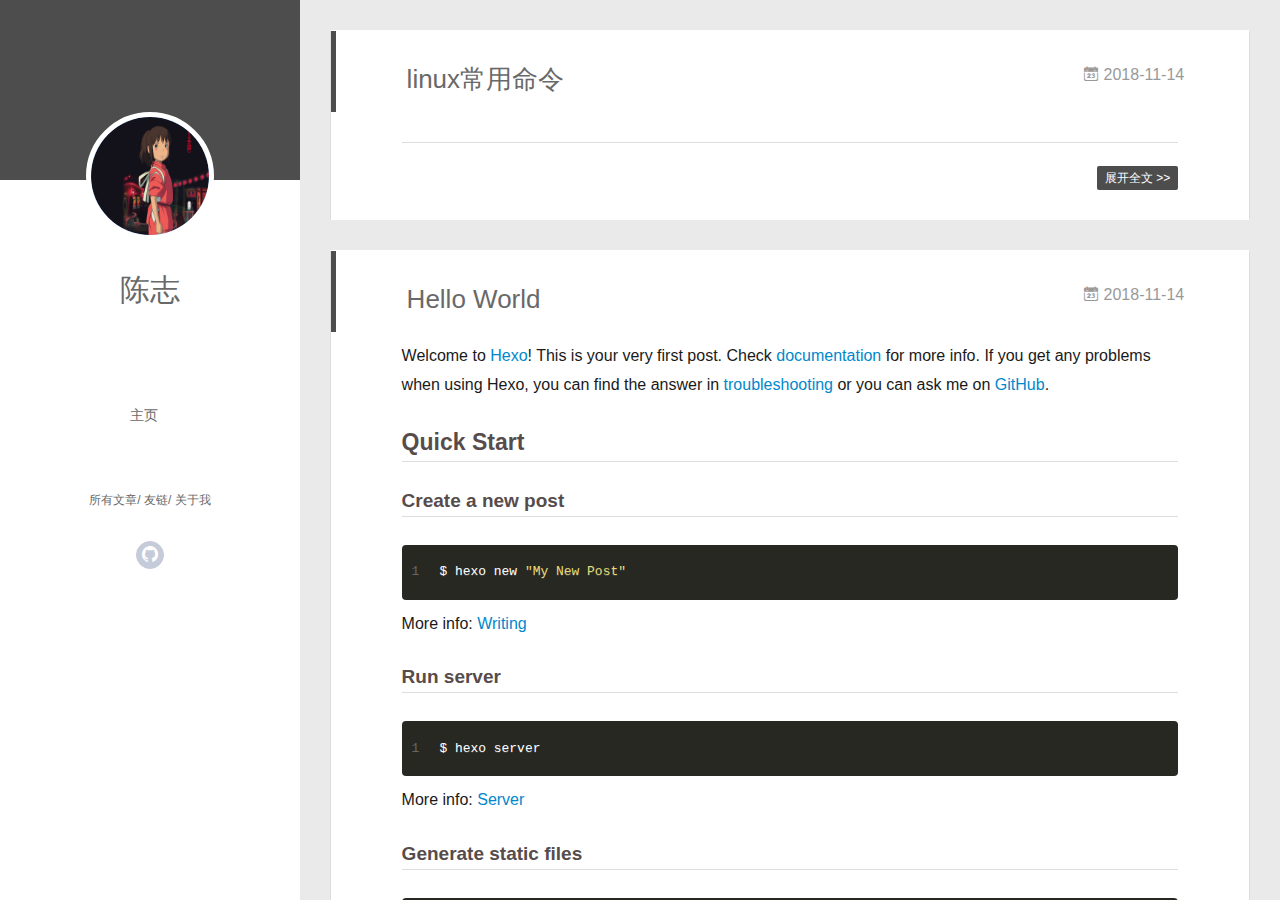
==== commit 012e6bda: "Site updated: 2018-11-24 00:13:18" ====
--- a/index.html
+++ b/index.html
@@ -43,7 +43,7 @@
 <div class="intrude-less">
 	<header id="header" class="inner">
 		<a href="/" class="profilepic">
-			<img src="http://localhost:4000/img/header.jpg" class="js-avatar">
+			<img src="https://evilcrown.github.io/img/header.jpg" class="js-avatar">
 		</a>
 		<hgroup>
 		  <h1 class="header-author"><a href="/">陈志</a></h1>
@@ -93,7 +93,7 @@
 	<div class="intrude-less">
 		<header id="header" class="inner">
 			<div class="profilepic">
-				<img src="http://localhost:4000/img/header.jpg" class="js-avatar">
+				<img src="https://evilcrown.github.io/img/header.jpg" class="js-avatar">
 			</div>
 			<hgroup>
 			  <h1 class="header-author js-header-author">陈志</h1>
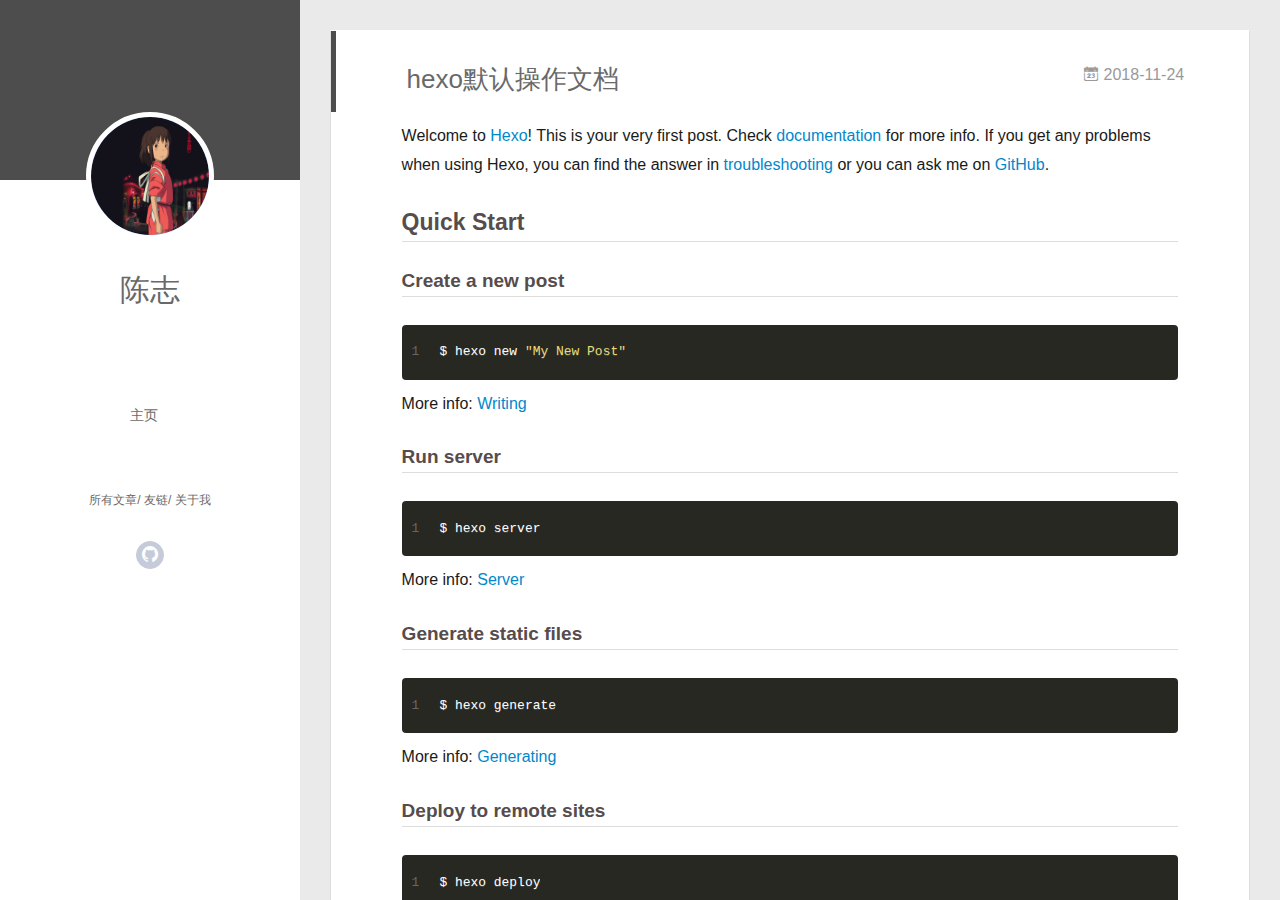
==== commit 04cfcd3a: "Site updated: 2018-11-24 00:27:39" ====
--- a/index.html
+++ b/index.html
@@ -134,82 +134,20 @@
           <div id="js-content" class="content-ll">
             
   
-    <article id="post-linux常用命令" class="article article-type-post  article-index" itemscope="" itemprop="blogPost">
+    <article id="post-hexo默认操作文档" class="article article-type-post  article-index" itemscope="" itemprop="blogPost">
   <div class="article-inner">
     
       <header class="article-header">
         
   
     <h1 itemprop="name">
-      <a class="article-title" href="/2018/11/14/linux常用命令/">linux常用命令</a>
+      <a class="article-title" href="/2018/11/24/hexo默认操作文档/">hexo默认操作文档</a>
     </h1>
   
 
         
-        <a href="/2018/11/14/linux常用命令/" class="archive-article-date">
-  	<time datetime="2018-11-13T16:33:30.000Z" itemprop="datePublished"><i class="icon-calendar icon"></i>2018-11-14</time>
-</a>
-        
-      </header>
-    
-    <div class="article-entry" itemprop="articleBody">
-      
-        
-      
-
-      
-    </div>
-    <div class="article-info article-info-index">
-      
-      
-      
-
-      
-        <p class="article-more-link">
-          <a class="article-more-a" href="/2018/11/14/linux常用命令/">展开全文 >></a>
-        </p>
-      
-
-      
-      <div class="clearfix"></div>
-    </div>
-  </div>
-</article>
-
-<aside class="wrap-side-operation">
-    <div class="mod-side-operation">
-        
-        <div class="jump-container" id="js-jump-container" style="display:none;">
-            <a href="javascript:void(0)" class="mod-side-operation__jump-to-top">
-                <i class="icon-font icon-back"></i>
-            </a>
-            <div id="js-jump-plan-container" class="jump-plan-container" style="top: -11px;">
-                <i class="icon-font icon-plane jump-plane"></i>
-            </div>
-        </div>
-        
-        
-    </div>
-</aside>
-
-
-
-
-  
-    <article id="post-hello-world" class="article article-type-post  article-index" itemscope="" itemprop="blogPost">
-  <div class="article-inner">
-    
-      <header class="article-header">
-        
-  
-    <h1 itemprop="name">
-      <a class="article-title" href="/2018/11/14/hello-world/">Hello World</a>
-    </h1>
-  
-
-        
-        <a href="/2018/11/14/hello-world/" class="archive-article-date">
-  	<time datetime="2018-11-13T16:28:07.221Z" itemprop="datePublished"><i class="icon-calendar icon"></i>2018-11-14</time>
+        <a href="/2018/11/24/hexo默认操作文档/" class="archive-article-date">
+  	<time datetime="2018-11-23T16:25:58.000Z" itemprop="datePublished"><i class="icon-calendar icon"></i>2018-11-24</time>
 </a>
         
       </header>
@@ -237,7 +175,69 @@
 
       
         <p class="article-more-link">
-          <a class="article-more-a" href="/2018/11/14/hello-world/">展开全文 >></a>
+          <a class="article-more-a" href="/2018/11/24/hexo默认操作文档/">展开全文 >></a>
+        </p>
+      
+
+      
+      <div class="clearfix"></div>
+    </div>
+  </div>
+</article>
+
+<aside class="wrap-side-operation">
+    <div class="mod-side-operation">
+        
+        <div class="jump-container" id="js-jump-container" style="display:none;">
+            <a href="javascript:void(0)" class="mod-side-operation__jump-to-top">
+                <i class="icon-font icon-back"></i>
+            </a>
+            <div id="js-jump-plan-container" class="jump-plan-container" style="top: -11px;">
+                <i class="icon-font icon-plane jump-plane"></i>
+            </div>
+        </div>
+        
+        
+    </div>
+</aside>
+
+
+
+
+  
+    <article id="post-linux常用命令" class="article article-type-post  article-index" itemscope="" itemprop="blogPost">
+  <div class="article-inner">
+    
+      <header class="article-header">
+        
+  
+    <h1 itemprop="name">
+      <a class="article-title" href="/2018/11/14/linux常用命令/">linux常用命令</a>
+    </h1>
+  
+
+        
+        <a href="/2018/11/14/linux常用命令/" class="archive-article-date">
+  	<time datetime="2018-11-13T16:33:30.000Z" itemprop="datePublished"><i class="icon-calendar icon"></i>2018-11-14</time>
+</a>
+        
+      </header>
+    
+    <div class="article-entry" itemprop="articleBody">
+      
+        
+      
+
+      
+    </div>
+    <div class="article-info article-info-index">
+      
+      
+      
+
+      
+        <p class="article-more-link">
+          <a class="article-more-a" href="/2018/11/14/linux常用命令/">展开全文 >></a>
         </p>
       
 
